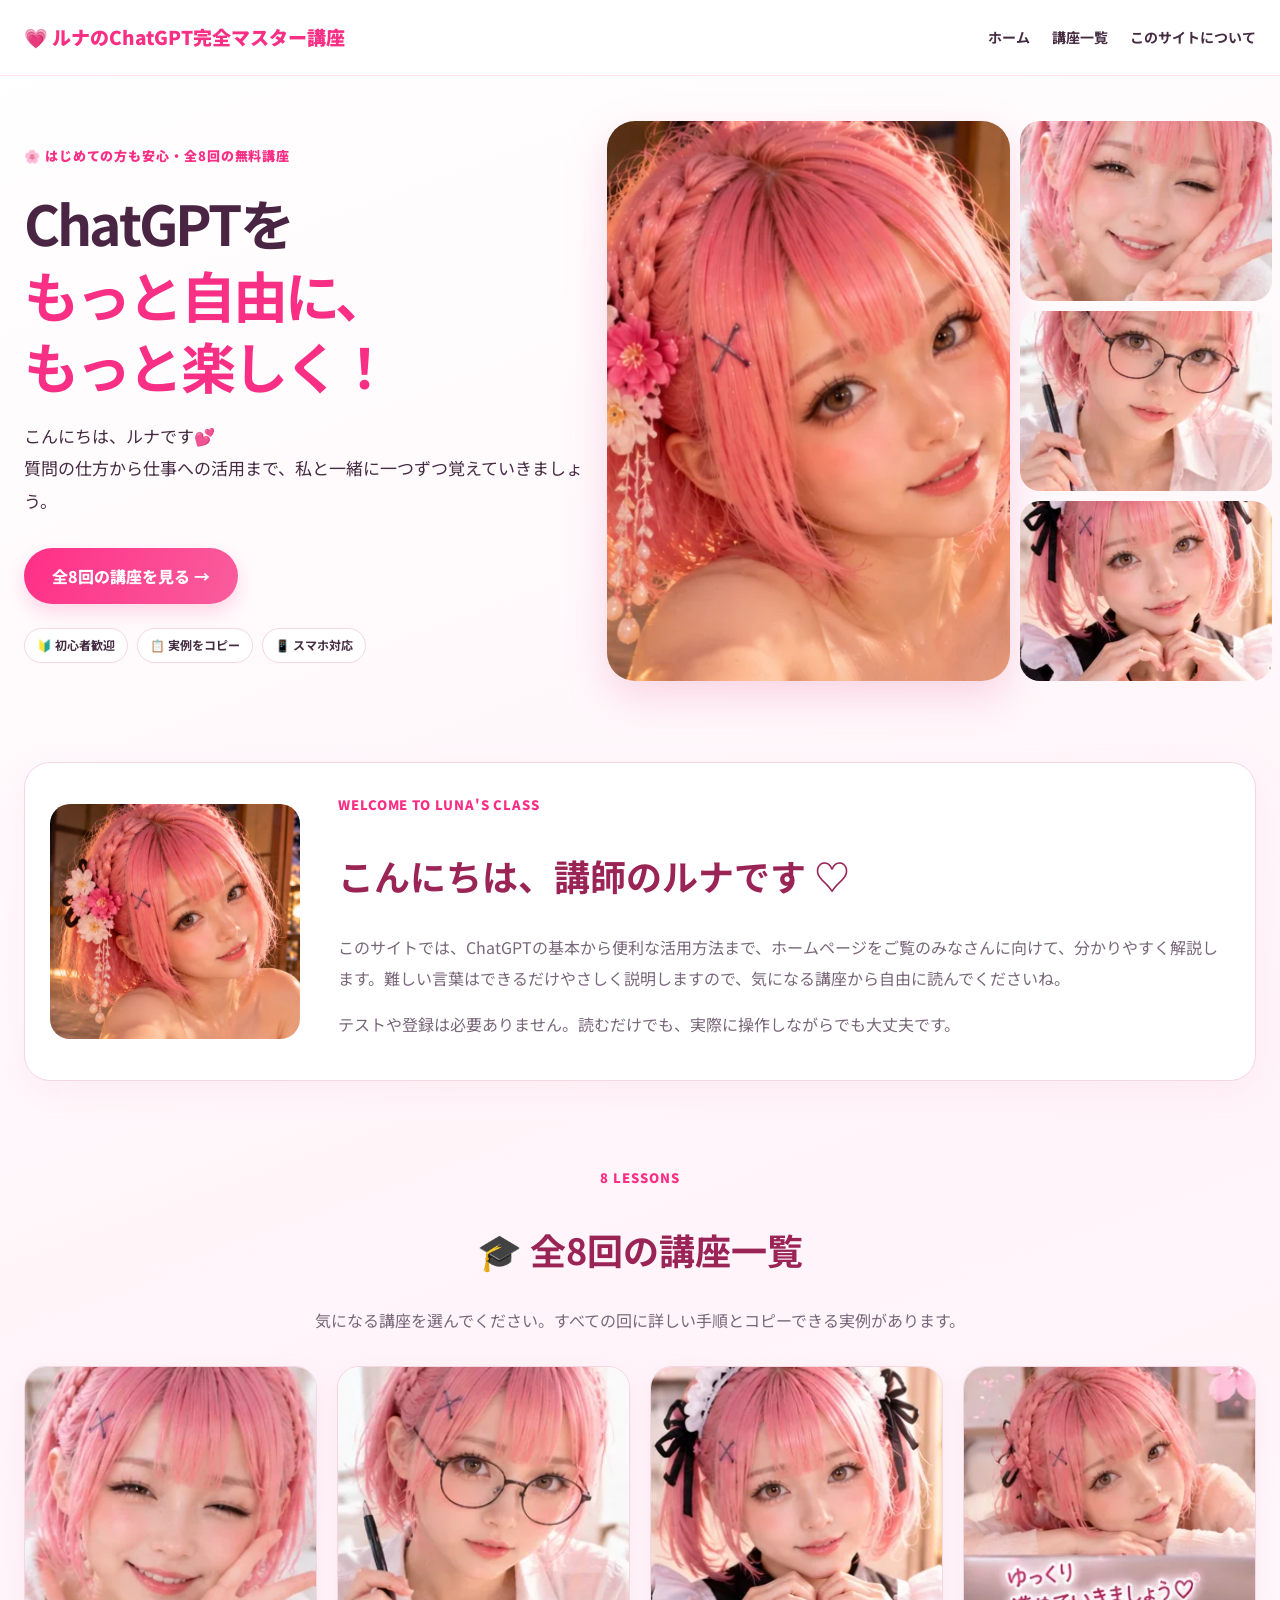
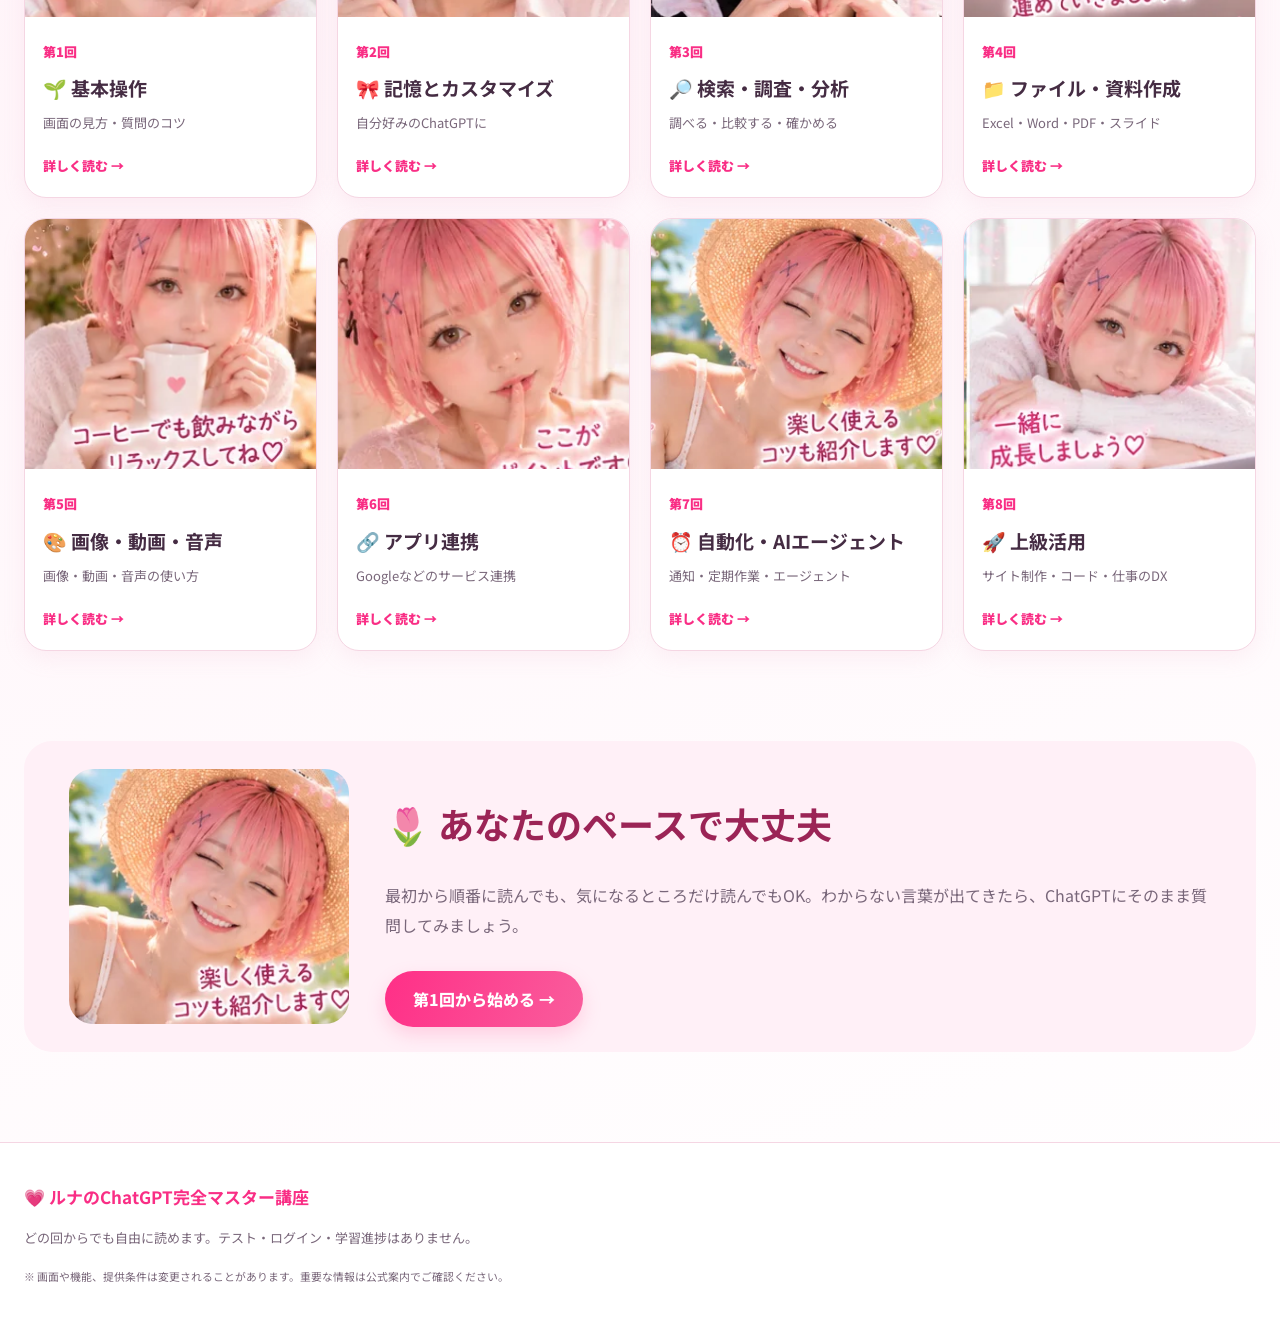
==== index.html @ 5059abc3 "Add files via upload" ====
<!doctype html><html lang="ja"><head><meta charset="utf-8"><meta name="viewport" content="width=device-width, initial-scale=1"><meta name="theme-color" content="#ffedf5"><meta name="description" content="実写ルナ先生と学ぶChatGPTの使い方。初心者から上級者まで全8回の無料解説講座。"><link rel="stylesheet" href="style.css"><title>ホーム｜ルナのChatGPT完全マスター講座</title></head><body><header class="top"><div class="wrap bar"><a class="brand" href="index.html">💗 ルナのChatGPT完全マスター講座</a><nav><a href="index.html">ホーム</a><a href="index.html#lessons">講座一覧</a><a href="index.html#about">このサイトについて</a></nav></div></header><main><section class="hero wrap"><div class="hero-copy"><span class="kicker">🌸 はじめての方も安心・全8回の無料講座</span><h1>ChatGPTを<br><em>もっと自由に、<br>もっと楽しく！</em></h1><p>こんにちは、ルナです💕<br>質問の仕方から仕事への活用まで、私と一緒に一つずつ覚えていきましょう。</p><a class="primary" href="#lessons">全8回の講座を見る →</a><div class="pills"><span>🔰 初心者歓迎</span><span>📋 実例をコピー</span><span>📱 スマホ対応</span></div></div><div class="hero-photos"><img loading="lazy" decoding="async" class="hero-main" src="luna-original.webp" alt="講師ルナの顔"><div class="hero-side"><img class="" src="luna-01.webp" alt="実写ルナ先生" loading="lazy"><img class="" src="luna-02.webp" alt="実写ルナ先生" loading="lazy"><img class="" src="luna-03.webp" alt="実写ルナ先生" loading="lazy"></div></div></section><div class="wrap"><section class="welcome" id="about"><div class="welcome-img"><img loading="lazy" decoding="async" src="luna-original.webp" alt="講師ルナの元写真"></div><div><span class="kicker">WELCOME TO LUNA'S CLASS</span><h2>こんにちは、講師のルナです ♡</h2><p>このサイトでは、ChatGPTの基本から便利な活用方法まで、ホームページをご覧のみなさんに向けて、分かりやすく解説します。難しい言葉はできるだけやさしく説明しますので、気になる講座から自由に読んでくださいね。</p><p>テストや登録は必要ありません。読むだけでも、実際に操作しながらでも大丈夫です。</p></div></section><section id="lessons" class="catalog"><span class="kicker">8 LESSONS</span><h2>🎓 全8回の講座一覧</h2><p>気になる講座を選んでください。すべての回に詳しい手順とコピーできる実例があります。</p><div class="cards"><a class="lesson-card" href="lesson-1.html"><img class="" src="luna-01.webp" alt="実写ルナ先生" loading="lazy"><div class="card-body"><span class="lesson-num">第1回</span><h3>🌱 基本操作</h3><p>画面の見方・質問のコツ</p><span class="card-link">詳しく読む →</span></div></a><a class="lesson-card" href="lesson-2.html"><img class="" src="luna-02.webp" alt="実写ルナ先生" loading="lazy"><div class="card-body"><span class="lesson-num">第2回</span><h3>🎀 記憶とカスタマイズ</h3><p>自分好みのChatGPTに</p><span class="card-link">詳しく読む →</span></div></a><a class="lesson-card" href="lesson-3.html"><img class="" src="luna-03.webp" alt="実写ルナ先生" loading="lazy"><div class="card-body"><span class="lesson-num">第3回</span><h3>🔎 検索・調査・分析</h3><p>調べる・比較する・確かめる</p><span class="card-link">詳しく読む →</span></div></a><a class="lesson-card" href="lesson-4.html"><img class="" src="luna-04.webp" alt="実写ルナ先生" loading="lazy"><div class="card-body"><span class="lesson-num">第4回</span><h3>📁 ファイル・資料作成</h3><p>Excel・Word・PDF・スライド</p><span class="card-link">詳しく読む →</span></div></a><a class="lesson-card" href="lesson-5.html"><img class="" src="luna-05.webp" alt="実写ルナ先生" loading="lazy"><div class="card-body"><span class="lesson-num">第5回</span><h3>🎨 画像・動画・音声</h3><p>画像・動画・音声の使い方</p><span class="card-link">詳しく読む →</span></div></a><a class="lesson-card" href="lesson-6.html"><img class="" src="luna-06.webp" alt="実写ルナ先生" loading="lazy"><div class="card-body"><span class="lesson-num">第6回</span><h3>🔗 アプリ連携</h3><p>Googleなどのサービス連携</p><span class="card-link">詳しく読む →</span></div></a><a class="lesson-card" href="lesson-7.html"><img class="" src="luna-07.webp" alt="実写ルナ先生" loading="lazy"><div class="card-body"><span class="lesson-num">第7回</span><h3>⏰ 自動化・AIエージェント</h3><p>通知・定期作業・エージェント</p><span class="card-link">詳しく読む →</span></div></a><a class="lesson-card" href="lesson-8.html"><img class="" src="luna-08.webp" alt="実写ルナ先生" loading="lazy"><div class="card-body"><span class="lesson-num">第8回</span><h3>🚀 上級活用</h3><p>サイト制作・コード・仕事のDX</p><span class="card-link">詳しく読む →</span></div></a></div></section><section class="last"><div><img class="last-face" src="luna-07.webp" alt="実写ルナ先生" loading="lazy"></div><div><h2>🌷 あなたのペースで大丈夫</h2><p>最初から順番に読んでも、気になるところだけ読んでもOK。わからない言葉が出てきたら、ChatGPTにそのまま質問してみましょう。</p><a class="primary" href="lesson-1.html">第1回から始める →</a></div></section></div></main><footer><div class="wrap"><strong>💗 ルナのChatGPT完全マスター講座</strong><p>どの回からでも自由に読めます。テスト・ログイン・学習進捗はありません。</p><small>※ 画面や機能、提供条件は変更されることがあります。重要な情報は公式案内でご確認ください。</small></div></footer><script src="app.js"></script></body></html>
---- style.css ----
@import url('https://fonts.googleapis.com/css2?family=Noto+Sans+JP:wght@400;500;600;700;800;900&display=swap');
:root{--pink:#f92e85;--deep:#9b2456;--ink:#452c43;--muted:#79677a;--line:#f5d6e3;--pale:#fff2f8}*{box-sizing:border-box}html{scroll-behavior:smooth}body{margin:0;background:linear-gradient(160deg,#fff 0%,#fff4f9 45%,#fff 100%);color:var(--ink);font-family:'Noto Sans JP',sans-serif;line-height:1.9}a{color:inherit;text-decoration:none}img{display:block;object-fit:cover}.wrap{max-width:1190px;margin:auto;padding:0 24px}.top{position:sticky;top:0;z-index:30;background:#ffffffef;backdrop-filter:blur(12px);border-bottom:1px solid #ffe0eb}.bar{min-height:75px;display:flex;align-items:center;justify-content:space-between;gap:20px}.brand{font-size:19px;font-weight:900;color:var(--pink)}nav{display:flex;gap:22px;font-size:14px;font-weight:700}nav a:hover,.toc a:hover{color:var(--pink)}.kicker{font-size:13px;color:var(--pink);font-weight:900;letter-spacing:.07em}.hero{display:grid;grid-template-columns:46% 54%;align-items:center;gap:16px;min-height:580px;padding-top:35px;padding-bottom:35px}.hero h1{font-size:clamp(38px,4.3vw,66px);line-height:1.3;letter-spacing:-.05em;margin:18px 0;color:#4a2543}.hero h1 em{font-style:normal;color:var(--pink)}.hero-copy>p{font-size:17px}.primary{display:inline-block;background:linear-gradient(110deg,#ff2f87,#f95d9c);color:#fff;font-weight:800;border-radius:100px;padding:13px 28px;margin-top:14px;box-shadow:0 8px 18px #ff85b34d}.primary:hover{filter:brightness(1.06)}.pills{display:flex;flex-wrap:wrap;gap:9px;margin-top:24px}.pills span{background:#fff;border:1px solid var(--line);border-radius:30px;padding:5px 12px;font-size:12px;font-weight:700}.hero-photos{display:grid;grid-template-columns:1.6fr 1fr;gap:10px;height:510px}.hero-main{width:100%;height:100%;border-radius:28px;object-position:center top;box-shadow:0 16px 40px #ec6ca041}.hero-side{display:grid;grid-template-rows:repeat(3,1fr);gap:10px;min-height:0}.hero-side img{height:100%;width:100%;min-height:0;border-radius:20px}.welcome{display:grid;grid-template-columns:250px 1fr;align-items:center;gap:38px;background:#fff;border:1px solid var(--line);padding:25px;border-radius:26px;box-shadow:0 10px 30px #fbb6d027;margin:36px 0 80px}.welcome-img img{width:100%;height:235px;border-radius:20px;object-position:center 20%}.welcome h2,.catalog h2,.last h2{color:var(--deep);font-size:clamp(24px,3vw,36px);line-height:1.5}.welcome p{color:var(--muted)}.catalog{text-align:center;scroll-margin-top:100px}.catalog>p{color:var(--muted)}.cards{display:grid;grid-template-columns:repeat(4,1fr);gap:20px;text-align:left;margin-top:30px}.lesson-card{display:block;background:#fff;border:1px solid var(--line);border-radius:22px;overflow:hidden;box-shadow:0 7px 22px #ec9aba22;transition:transform .2s}.lesson-card:hover{transform:translateY(-5px)}.lesson-card>img{width:100%;height:230px;object-position:center 30%}.card-body{padding:18px}.lesson-num{color:var(--pink);font-weight:900;font-size:13px}.card-body h3{font-size:19px;margin:5px 0}.card-body p{color:var(--muted);font-size:13px;margin:5px 0 13px}.card-link{color:var(--pink);font-weight:900;font-size:13px}.last{display:grid;grid-template-columns:280px 1fr;align-items:center;gap:36px;margin:90px 0;background:#fff0f7;border-radius:28px;padding:25px 45px}.last-face{width:100%;height:255px;border-radius:24px}.last p{color:var(--muted)}footer{background:#fff;border-top:1px solid var(--line);padding:38px 0;margin-top:60px;color:var(--muted);font-size:13px}footer strong{color:var(--pink);font-size:17px}.breadcrumb{font-size:13px;color:var(--muted);margin:28px 0}.lesson-hero{display:grid;grid-template-columns:1fr 1fr;align-items:center;gap:28px;background:linear-gradient(110deg,#fff1f7,#ffe1ef);padding:35px;border-radius:30px;min-height:410px}.lesson-hero h1{font-size:clamp(30px,3.7vw,52px);line-height:1.45;color:var(--deep);margin:15px 0}.lesson-hero p{color:#79576d}.lesson-photo{position:relative;height:350px}.lesson-photo>img:first-child{width:85%;height:100%;border-radius:25px;object-position:center 25%;box-shadow:0 12px 28px #ed78a04d}.lesson-photo .mini-face{position:absolute;right:0;bottom:-10px;width:37%;height:180px;border-radius:22px;border:7px solid #fff}.lesson-layout{display:grid;grid-template-columns:265px minmax(0,1fr);gap:25px;margin-top:45px;align-items:start}.toc{position:sticky;top:95px;background:#fff;border:1px solid var(--line);padding:20px;border-radius:23px}.toc h2{font-size:18px;color:var(--deep)}.toc>a{display:block;padding:10px 0;border-bottom:1px solid #fce8ef;font-size:13px;font-weight:700}.toc-luna{margin-top:25px;text-align:center;background:var(--pale);padding:12px;border-radius:18px}.toc-luna img{width:100%;height:190px;border-radius:14px}.toc-luna p{font-size:12px;color:var(--deep);font-weight:700}.topic-list{display:grid;gap:25px}.topic{display:grid;grid-template-columns:230px minmax(0,1fr);gap:24px;align-items:start;background:#fff;border:1px solid var(--line);border-radius:25px;padding:22px;scroll-margin-top:95px;box-shadow:0 6px 24px #efb4cb26}.topic-photo img{width:100%;height:280px;border-radius:18px;object-position:center 20%}.bubble{background:#ffe5f0;border-radius:16px;padding:12px;text-align:center;font-size:12px;font-weight:800;color:var(--deep);margin-top:12px}.topic-body h2{color:var(--deep);font-size:26px;line-height:1.4;margin:7px 0 15px}.topic-body h3{font-size:17px;margin:24px 0 8px}.topic-body ol{padding-left:23px}.topic-body li{margin:9px 0}.explain{font-size:15px}.prompt{background:#fff5f9;border:1px solid #ffd6e5;padding:16px;border-radius:17px;overflow-wrap:anywhere}.prompt-top{display:flex;justify-content:space-between;align-items:center;gap:10px}.prompt-top strong{font-size:13px}.prompt p{white-space:pre-wrap;font-size:13px}.copy{border:0;border-radius:20px;background:var(--pink);color:#fff;padding:8px 13px;cursor:pointer;font-weight:800;white-space:nowrap}.end-lesson{display:grid;grid-template-columns:200px 1fr;gap:25px;align-items:center;background:#fff0f7;border-radius:24px;padding:20px}.end-lesson img{width:100%;height:210px;border-radius:18px}.end-lesson h2{color:var(--deep)}.page-links{display:flex;justify-content:space-between;gap:15px;flex-wrap:wrap}.page-links a{color:var(--pink);font-weight:800}@media(max-width:950px){.cards{grid-template-columns:repeat(2,1fr)}.lesson-layout{grid-template-columns:1fr}.toc{position:static}.toc-luna{display:none}.hero{grid-template-columns:1fr}.hero-photos{height:420px}.topic{grid-template-columns:200px 1fr}}@media(max-width:620px){.wrap{padding-left:15px;padding-right:15px}.bar{display:block;padding-top:10px;padding-bottom:10px}.brand{font-size:15px}nav{font-size:11px;gap:13px;flex-wrap:wrap}.hero{padding-top:25px}.hero h1{font-size:39px}.hero-photos{height:330px}.cards{gap:12px}.lesson-card>img{height:165px}.card-body{padding:12px}.card-body h3{font-size:15px}.welcome,.last{grid-template-columns:1fr;padding:18px;gap:15px}.welcome-img img{height:240px}.last-face{height:230px}.lesson-hero{grid-template-columns:1fr;padding:20px}.lesson-photo{height:300px}.topic{grid-template-columns:1fr;padding:16px}.topic-photo img{height:300px}.topic-body h2{font-size:23px}.end-lesson{grid-template-columns:1fr}.end-lesson img{height:230px}}

/* PC / tablet / smartphone responsive enhancements */
html{scroll-padding-top:105px}body{overflow-x:hidden}img{max-width:100%}button,a{touch-action:manipulation}button:focus-visible,a:focus-visible{outline:3px solid #ff4296;outline-offset:4px}
@media (min-width:1200px){.wrap{max-width:1280px}.hero{min-height:650px}.hero-photos{height:560px}.lesson-card>img{height:250px}}
@media (min-width:621px) and (max-width:950px){.hero-photos{height:480px}.lesson-hero{grid-template-columns:1fr 1fr}.lesson-photo{height:330px}.topic-photo img{height:300px}}
@media (max-width:620px){
 .wrap{padding-inline:16px}.top{position:sticky;top:0}.bar{display:flex;flex-direction:column;align-items:stretch;gap:6px;min-height:0;padding-block:10px}.brand{font-size:clamp(14px,4vw,19px);line-height:1.5;overflow-wrap:anywhere}nav{display:flex;gap:8px;justify-content:space-between;flex-wrap:wrap;font-size:12px}nav a{padding:7px 9px;background:#fff1f7;border-radius:999px}
 .hero{display:flex;flex-direction:column-reverse;gap:18px;padding-block:20px 35px;min-height:0}.hero-photos{width:100%;height:min(100vw,440px);grid-template-columns:minmax(0,1.6fr) minmax(0,1fr);gap:7px}.hero-main{border-radius:20px}.hero-side{gap:7px}.hero-side img{border-radius:14px}.hero h1{font-size:clamp(30px,8vw,44px);line-height:1.3;margin:10px 0}.hero-copy>p{font-size:15px}.primary{display:inline-flex;justify-content:center;align-items:center;min-height:48px}.pills{margin-top:15px}
 .welcome{margin:12px 0 48px}.welcome-img img{height:260px;object-position:center 20%}.catalog h2,.welcome h2,.last h2{font-size:26px}.cards{grid-template-columns:1fr;gap:18px}.lesson-card>img{height:clamp(260px,72vw,380px);object-position:center 25%}.card-body{padding:18px}.card-body h3{font-size:20px}.card-body p,.card-link{font-size:14px}
 .lesson-hero{grid-template-columns:1fr;padding:18px;gap:16px;border-radius:22px}.lesson-hero h1{font-size:clamp(29px,8vw,40px)}.lesson-photo{height:clamp(300px,85vw,430px)}.lesson-photo>img:first-child{width:85%}.lesson-photo .mini-face{height:46%;max-height:200px}.lesson-layout{margin-top:22px;gap:18px}.toc{padding:16px}.toc>a{padding:12px 0;font-size:14px}.topic-list{gap:18px}.topic{display:flex;flex-direction:column;gap:15px;padding:16px;border-radius:20px}.topic-photo{width:100%}.topic-photo img{height:clamp(310px,90vw,460px);object-position:center 22%}.topic-body{width:100%;min-width:0}.topic-body h2{font-size:24px}.topic-body ol{padding-left:22px}.prompt{padding:12px}.prompt-top{flex-wrap:wrap}.copy{min-height:42px}.end-lesson img{height:260px}.page-links a{display:inline-block;padding:10px 0}.last{margin:50px 0 20px}
}
@media(max-width:360px){.hero-photos{height:300px}.hero h1{font-size:30px}nav a{font-size:11px;padding:6px}.lesson-photo{height:280px}.topic-photo img{height:300px}}
@media(prefers-reduced-motion:reduce){html{scroll-behavior:auto}.lesson-card{transition:none}}
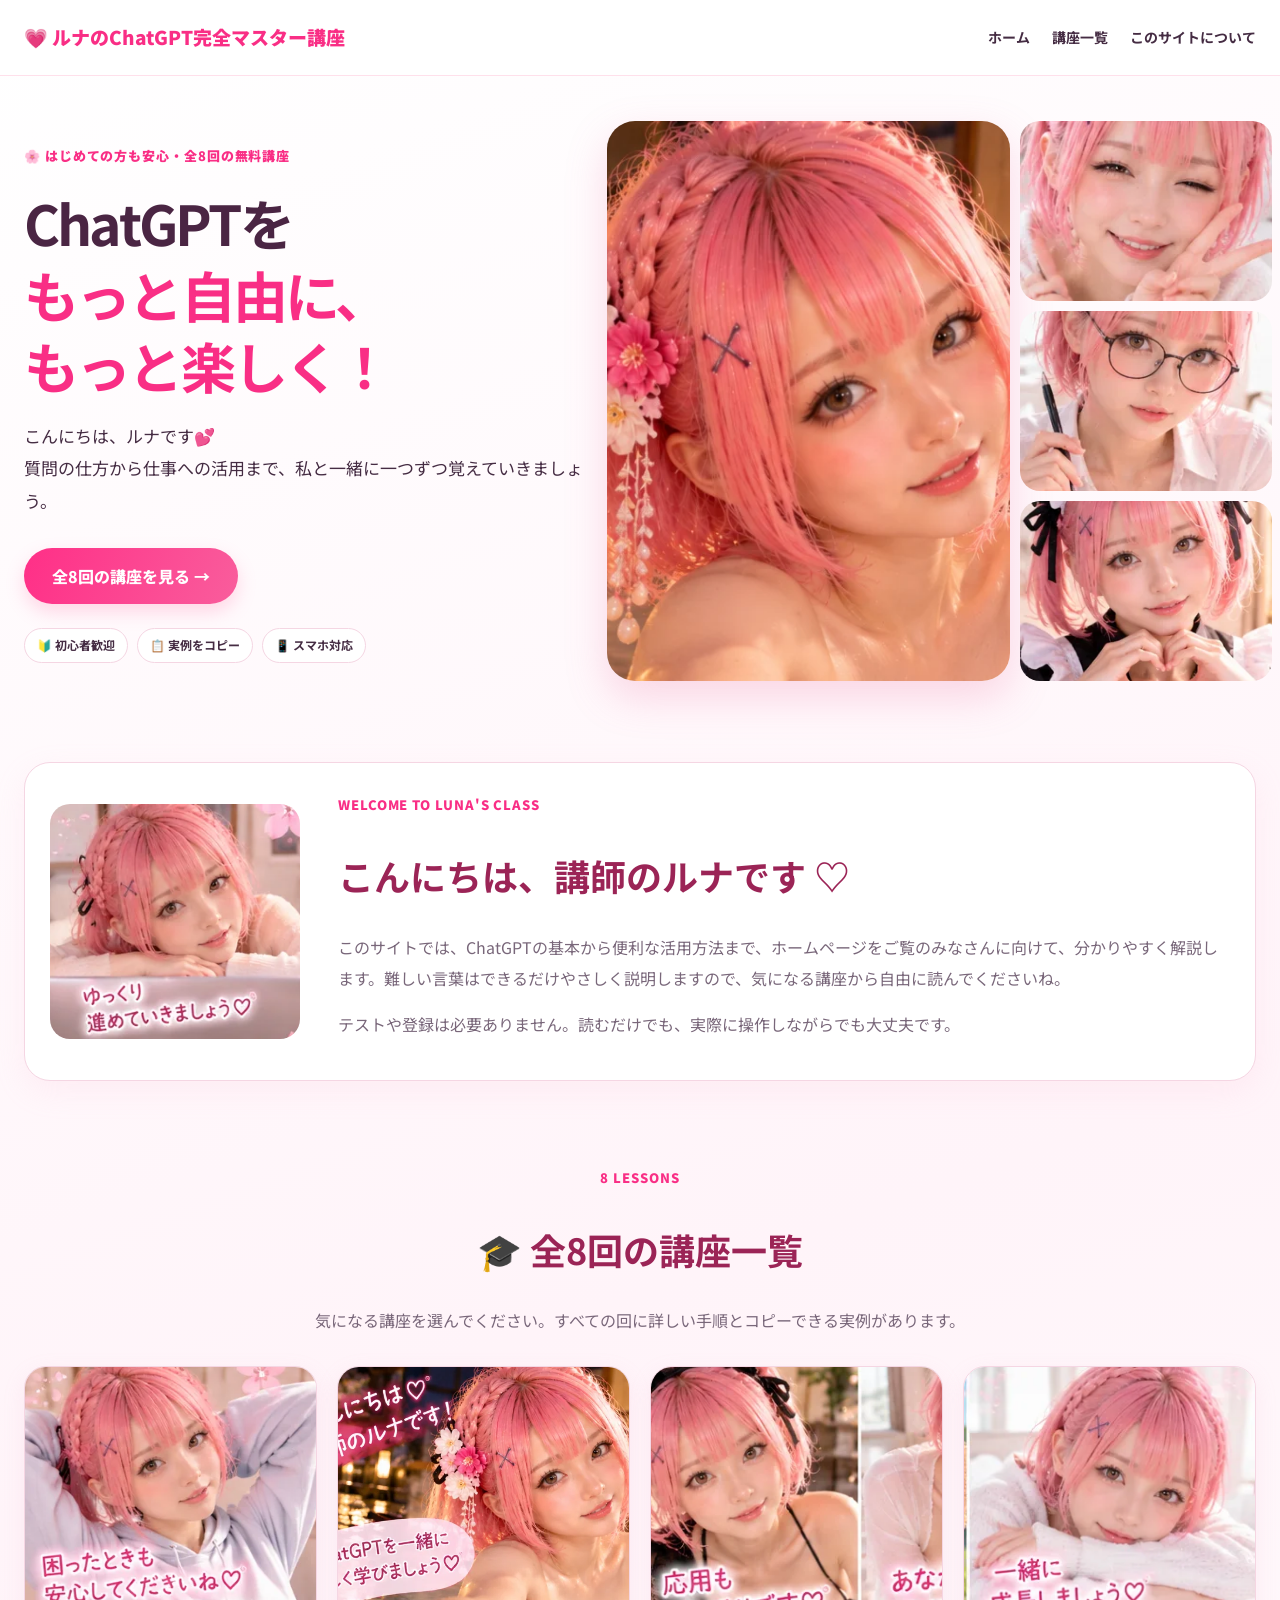
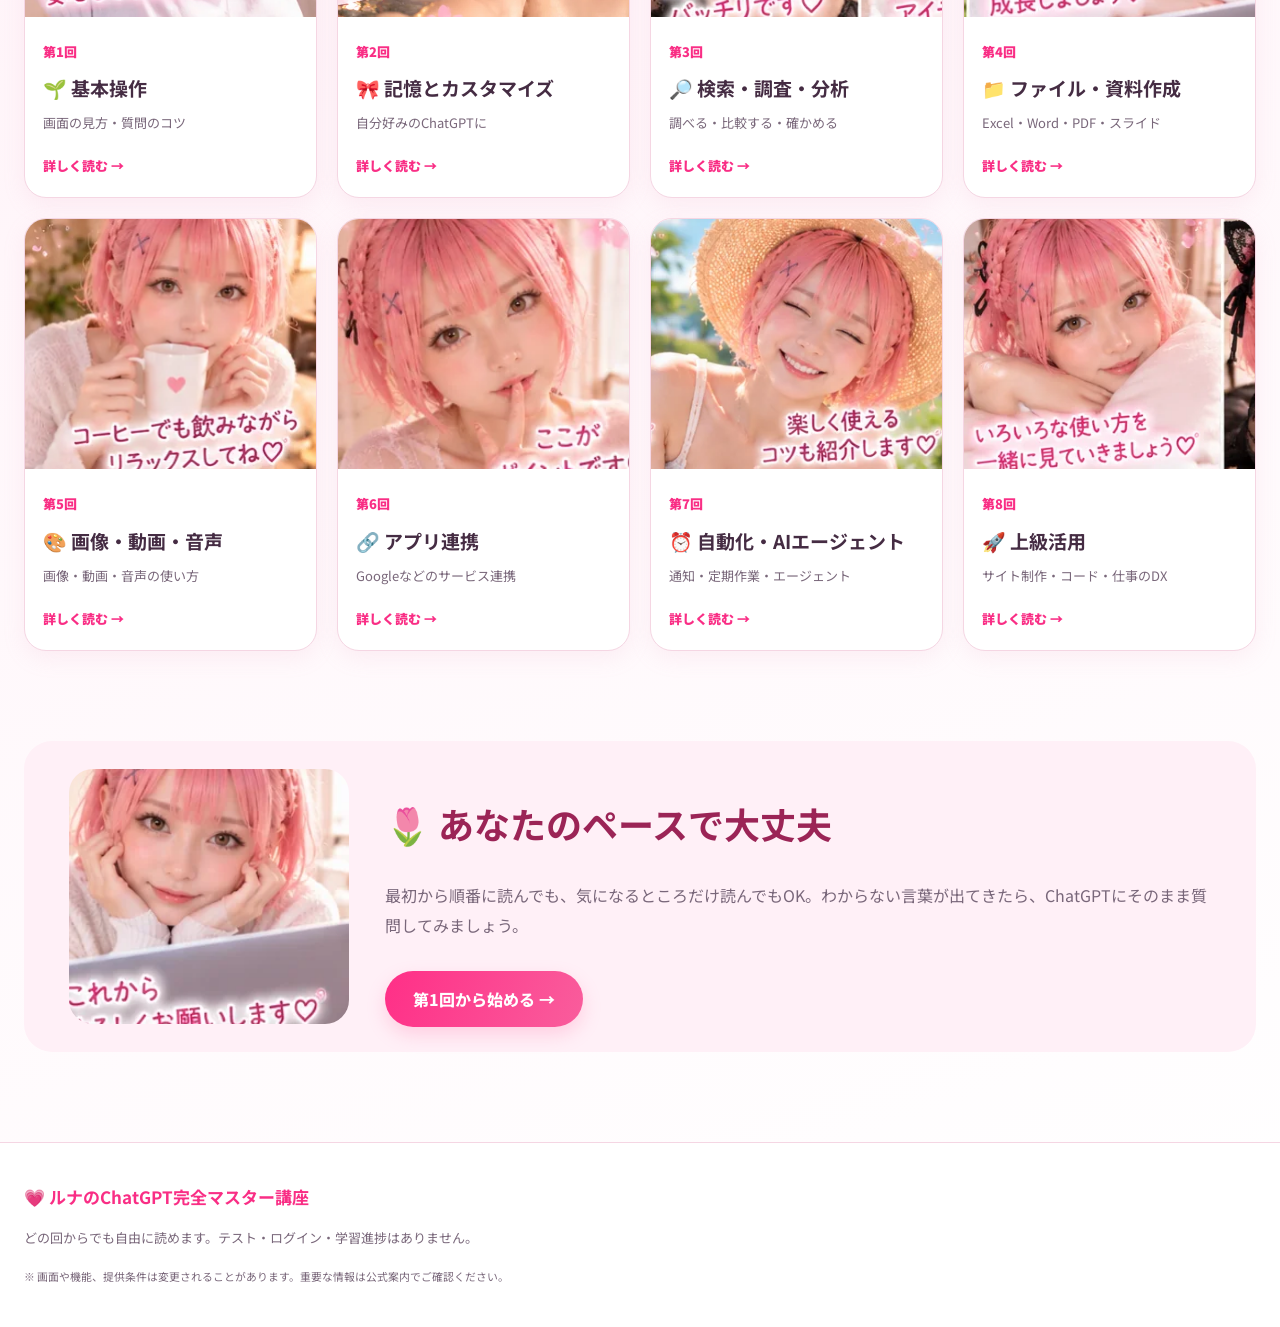
==== commit 66e87c67: "Add files via upload" ====
--- a/index.html
+++ b/index.html
@@ -1 +1,2 @@
-<!doctype html><html lang="ja"><head><meta charset="utf-8"><meta name="viewport" content="width=device-width, initial-scale=1"><meta name="theme-color" content="#ffedf5"><meta name="description" content="実写ルナ先生と学ぶChatGPTの使い方。初心者から上級者まで全8回の無料解説講座。"><link rel="stylesheet" href="style.css"><title>ホーム｜ルナのChatGPT完全マスター講座</title></head><body><header class="top"><div class="wrap bar"><a class="brand" href="index.html">💗 ルナのChatGPT完全マスター講座</a><nav><a href="index.html">ホーム</a><a href="index.html#lessons">講座一覧</a><a href="index.html#about">このサイトについて</a></nav></div></header><main><section class="hero wrap"><div class="hero-copy"><span class="kicker">🌸 はじめての方も安心・全8回の無料講座</span><h1>ChatGPTを<br><em>もっと自由に、<br>もっと楽しく！</em></h1><p>こんにちは、ルナです💕<br>質問の仕方から仕事への活用まで、私と一緒に一つずつ覚えていきましょう。</p><a class="primary" href="#lessons">全8回の講座を見る →</a><div class="pills"><span>🔰 初心者歓迎</span><span>📋 実例をコピー</span><span>📱 スマホ対応</span></div></div><div class="hero-photos"><img loading="lazy" decoding="async" class="hero-main" src="luna-original.webp" alt="講師ルナの顔"><div class="hero-side"><img class="" src="luna-01.webp" alt="実写ルナ先生" loading="lazy"><img class="" src="luna-02.webp" alt="実写ルナ先生" loading="lazy"><img class="" src="luna-03.webp" alt="実写ルナ先生" loading="lazy"></div></div></section><div class="wrap"><section class="welcome" id="about"><div class="welcome-img"><img loading="lazy" decoding="async" src="luna-original.webp" alt="講師ルナの元写真"></div><div><span class="kicker">WELCOME TO LUNA'S CLASS</span><h2>こんにちは、講師のルナです ♡</h2><p>このサイトでは、ChatGPTの基本から便利な活用方法まで、ホームページをご覧のみなさんに向けて、分かりやすく解説します。難しい言葉はできるだけやさしく説明しますので、気になる講座から自由に読んでくださいね。</p><p>テストや登録は必要ありません。読むだけでも、実際に操作しながらでも大丈夫です。</p></div></section><section id="lessons" class="catalog"><span class="kicker">8 LESSONS</span><h2>🎓 全8回の講座一覧</h2><p>気になる講座を選んでください。すべての回に詳しい手順とコピーできる実例があります。</p><div class="cards"><a class="lesson-card" href="lesson-1.html"><img class="" src="luna-01.webp" alt="実写ルナ先生" loading="lazy"><div class="card-body"><span class="lesson-num">第1回</span><h3>🌱 基本操作</h3><p>画面の見方・質問のコツ</p><span class="card-link">詳しく読む →</span></div></a><a class="lesson-card" href="lesson-2.html"><img class="" src="luna-02.webp" alt="実写ルナ先生" loading="lazy"><div class="card-body"><span class="lesson-num">第2回</span><h3>🎀 記憶とカスタマイズ</h3><p>自分好みのChatGPTに</p><span class="card-link">詳しく読む →</span></div></a><a class="lesson-card" href="lesson-3.html"><img class="" src="luna-03.webp" alt="実写ルナ先生" loading="lazy"><div class="card-body"><span class="lesson-num">第3回</span><h3>🔎 検索・調査・分析</h3><p>調べる・比較する・確かめる</p><span class="card-link">詳しく読む →</span></div></a><a class="lesson-card" href="lesson-4.html"><img class="" src="luna-04.webp" alt="実写ルナ先生" loading="lazy"><div class="card-body"><span class="lesson-num">第4回</span><h3>📁 ファイル・資料作成</h3><p>Excel・Word・PDF・スライド</p><span class="card-link">詳しく読む →</span></div></a><a class="lesson-card" href="lesson-5.html"><img class="" src="luna-05.webp" alt="実写ルナ先生" loading="lazy"><div class="card-body"><span class="lesson-num">第5回</span><h3>🎨 画像・動画・音声</h3><p>画像・動画・音声の使い方</p><span class="card-link">詳しく読む →</span></div></a><a class="lesson-card" href="lesson-6.html"><img class="" src="luna-06.webp" alt="実写ルナ先生" loading="lazy"><div class="card-body"><span class="lesson-num">第6回</span><h3>🔗 アプリ連携</h3><p>Googleなどのサービス連携</p><span class="card-link">詳しく読む →</span></div></a><a class="lesson-card" href="lesson-7.html"><img class="" src="luna-07.webp" alt="実写ルナ先生" loading="lazy"><div class="card-body"><span class="lesson-num">第7回</span><h3>⏰ 自動化・AIエージェント</h3><p>通知・定期作業・エージェント</p><span class="card-link">詳しく読む →</span></div></a><a class="lesson-card" href="lesson-8.html"><img class="" src="luna-08.webp" alt="実写ルナ先生" loading="lazy"><div class="card-body"><span class="lesson-num">第8回</span><h3>🚀 上級活用</h3><p>サイト制作・コード・仕事のDX</p><span class="card-link">詳しく読む →</span></div></a></div></section><section class="last"><div><img class="last-face" src="luna-07.webp" alt="実写ルナ先生" loading="lazy"></div><div><h2>🌷 あなたのペースで大丈夫</h2><p>最初から順番に読んでも、気になるところだけ読んでもOK。わからない言葉が出てきたら、ChatGPTにそのまま質問してみましょう。</p><a class="primary" href="lesson-1.html">第1回から始める →</a></div></section></div></main><footer><div class="wrap"><strong>💗 ルナのChatGPT完全マスター講座</strong><p>どの回からでも自由に読めます。テスト・ログイン・学習進捗はありません。</p><small>※ 画面や機能、提供条件は変更されることがあります。重要な情報は公式案内でご確認ください。</small></div></footer><script src="app.js"></script></body></html>+<!DOCTYPE html>
+<html lang="ja"><head><meta charset="utf-8"/><meta content="width=device-width, initial-scale=1" name="viewport"/><meta content="#ffedf5" name="theme-color"/><meta content="実写ルナ先生と学ぶChatGPTの使い方。初心者から上級者まで全8回の無料解説講座。" name="description"/><link href="style.css" rel="stylesheet"/><title>ホーム｜ルナのChatGPT完全マスター講座</title></head><body><header class="top"><div class="wrap bar"><a class="brand" href="index.html">💗 ルナのChatGPT完全マスター講座</a><nav><a href="index.html">ホーム</a><a href="index.html#lessons">講座一覧</a><a href="index.html#about">このサイトについて</a></nav></div></header><main><section class="hero wrap"><div class="hero-copy"><span class="kicker">🌸 はじめての方も安心・全8回の無料講座</span><h1>ChatGPTを<br/><em>もっと自由に、<br/>もっと楽しく！</em></h1><p>こんにちは、ルナです💕<br/>質問の仕方から仕事への活用まで、私と一緒に一つずつ覚えていきましょう。</p><a class="primary" href="#lessons">全8回の講座を見る →</a><div class="pills"><span>🔰 初心者歓迎</span><span>📋 実例をコピー</span><span>📱 スマホ対応</span></div></div><div class="hero-photos"><img alt="講師ルナの顔" class="hero-main" decoding="async" loading="lazy" src="luna-original.webp"/><div class="hero-side"><img alt="実写ルナ先生" class="" loading="lazy" src="luna-01.webp"/><img alt="実写ルナ先生" class="" loading="lazy" src="luna-02.webp"/><img alt="実写ルナ先生" class="" loading="lazy" src="luna-03.webp"/></div></div></section><div class="wrap"><section class="welcome" id="about"><div class="welcome-img"><img alt="講師ルナの元写真" decoding="async" loading="lazy" src="luna-04.webp"/></div><div><span class="kicker">WELCOME TO LUNA'S CLASS</span><h2>こんにちは、講師のルナです ♡</h2><p>このサイトでは、ChatGPTの基本から便利な活用方法まで、ホームページをご覧のみなさんに向けて、分かりやすく解説します。難しい言葉はできるだけやさしく説明しますので、気になる講座から自由に読んでくださいね。</p><p>テストや登録は必要ありません。読むだけでも、実際に操作しながらでも大丈夫です。</p></div></section><section class="catalog" id="lessons"><span class="kicker">8 LESSONS</span><h2>🎓 全8回の講座一覧</h2><p>気になる講座を選んでください。すべての回に詳しい手順とコピーできる実例があります。</p><div class="cards"><a class="lesson-card" href="lesson-1.html"><img alt="実写ルナ先生" class="" loading="lazy" src="luna-09.webp"/><div class="card-body"><span class="lesson-num">第1回</span><h3>🌱 基本操作</h3><p>画面の見方・質問のコツ</p><span class="card-link">詳しく読む →</span></div></a><a class="lesson-card" href="lesson-2.html"><img alt="実写ルナ先生" class="" loading="lazy" src="luna-00.webp"/><div class="card-body"><span class="lesson-num">第2回</span><h3>🎀 記憶とカスタマイズ</h3><p>自分好みのChatGPTに</p><span class="card-link">詳しく読む →</span></div></a><a class="lesson-card" href="lesson-3.html"><img alt="実写ルナ先生" class="" loading="lazy" src="luna-11.webp"/><div class="card-body"><span class="lesson-num">第3回</span><h3>🔎 検索・調査・分析</h3><p>調べる・比較する・確かめる</p><span class="card-link">詳しく読む →</span></div></a><a class="lesson-card" href="lesson-4.html"><img alt="実写ルナ先生" class="" loading="lazy" src="luna-08.webp"/><div class="card-body"><span class="lesson-num">第4回</span><h3>📁 ファイル・資料作成</h3><p>Excel・Word・PDF・スライド</p><span class="card-link">詳しく読む →</span></div></a><a class="lesson-card" href="lesson-5.html"><img alt="実写ルナ先生" class="" loading="lazy" src="luna-05.webp"/><div class="card-body"><span class="lesson-num">第5回</span><h3>🎨 画像・動画・音声</h3><p>画像・動画・音声の使い方</p><span class="card-link">詳しく読む →</span></div></a><a class="lesson-card" href="lesson-6.html"><img alt="実写ルナ先生" class="" loading="lazy" src="luna-06.webp"/><div class="card-body"><span class="lesson-num">第6回</span><h3>🔗 アプリ連携</h3><p>Googleなどのサービス連携</p><span class="card-link">詳しく読む →</span></div></a><a class="lesson-card" href="lesson-7.html"><img alt="実写ルナ先生" class="" loading="lazy" src="luna-07.webp"/><div class="card-body"><span class="lesson-num">第7回</span><h3>⏰ 自動化・AIエージェント</h3><p>通知・定期作業・エージェント</p><span class="card-link">詳しく読む →</span></div></a><a class="lesson-card" href="lesson-8.html"><img alt="実写ルナ先生" class="" loading="lazy" src="luna-10.webp"/><div class="card-body"><span class="lesson-num">第8回</span><h3>🚀 上級活用</h3><p>サイト制作・コード・仕事のDX</p><span class="card-link">詳しく読む →</span></div></a></div></section><section class="last"><div><img alt="実写ルナ先生" class="last-face" loading="lazy" src="luna-13.webp"/></div><div><h2>🌷 あなたのペースで大丈夫</h2><p>最初から順番に読んでも、気になるところだけ読んでもOK。わからない言葉が出てきたら、ChatGPTにそのまま質問してみましょう。</p><a class="primary" href="lesson-1.html">第1回から始める →</a></div></section></div></main><footer><div class="wrap"><strong>💗 ルナのChatGPT完全マスター講座</strong><p>どの回からでも自由に読めます。テスト・ログイン・学習進捗はありません。</p><small>※ 画面や機能、提供条件は変更されることがあります。重要な情報は公式案内でご確認ください。</small></div></footer><script src="app.js"></script></body></html>
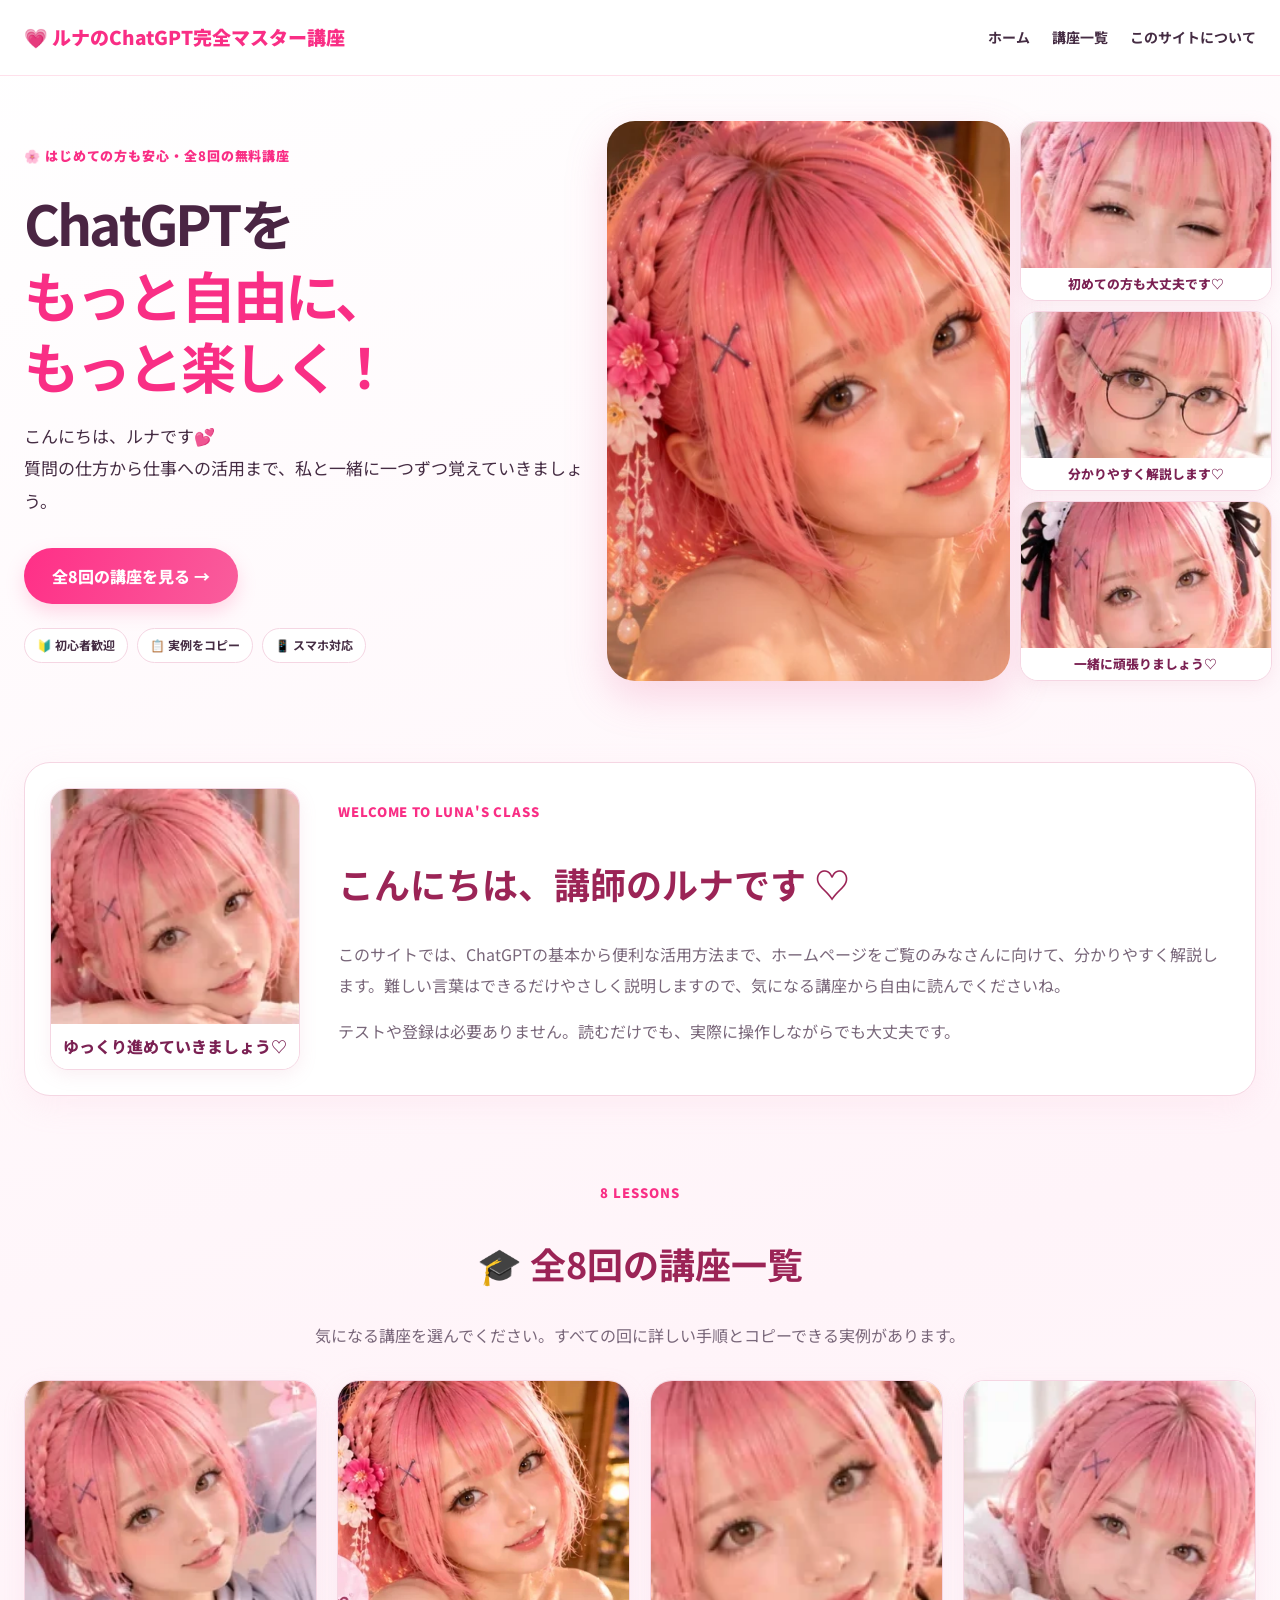
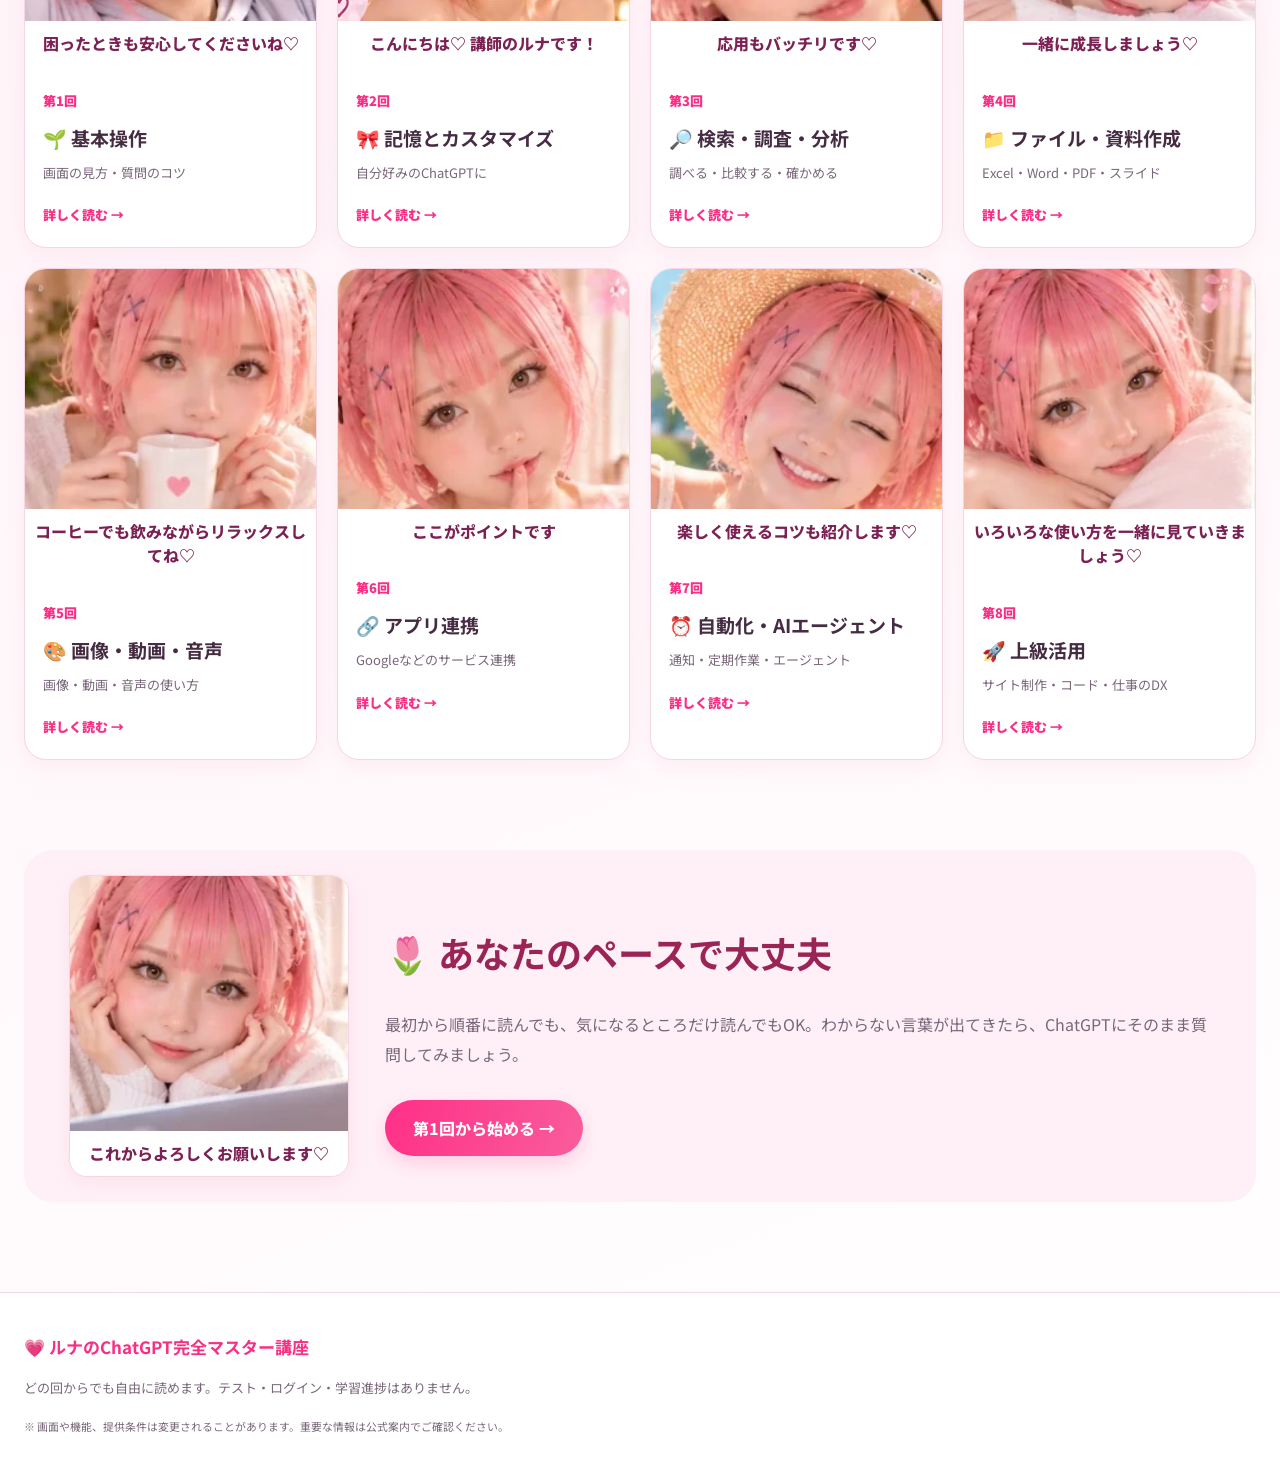
==== commit fa759a8a: "Add files via upload" ====
--- a/index.html
+++ b/index.html
@@ -1,2 +1,3 @@
 <!DOCTYPE html>
-<html lang="ja"><head><meta charset="utf-8"/><meta content="width=device-width, initial-scale=1" name="viewport"/><meta content="#ffedf5" name="theme-color"/><meta content="実写ルナ先生と学ぶChatGPTの使い方。初心者から上級者まで全8回の無料解説講座。" name="description"/><link href="style.css" rel="stylesheet"/><title>ホーム｜ルナのChatGPT完全マスター講座</title></head><body><header class="top"><div class="wrap bar"><a class="brand" href="index.html">💗 ルナのChatGPT完全マスター講座</a><nav><a href="index.html">ホーム</a><a href="index.html#lessons">講座一覧</a><a href="index.html#about">このサイトについて</a></nav></div></header><main><section class="hero wrap"><div class="hero-copy"><span class="kicker">🌸 はじめての方も安心・全8回の無料講座</span><h1>ChatGPTを<br/><em>もっと自由に、<br/>もっと楽しく！</em></h1><p>こんにちは、ルナです💕<br/>質問の仕方から仕事への活用まで、私と一緒に一つずつ覚えていきましょう。</p><a class="primary" href="#lessons">全8回の講座を見る →</a><div class="pills"><span>🔰 初心者歓迎</span><span>📋 実例をコピー</span><span>📱 スマホ対応</span></div></div><div class="hero-photos"><img alt="講師ルナの顔" class="hero-main" decoding="async" loading="lazy" src="luna-original.webp"/><div class="hero-side"><img alt="実写ルナ先生" class="" loading="lazy" src="luna-01.webp"/><img alt="実写ルナ先生" class="" loading="lazy" src="luna-02.webp"/><img alt="実写ルナ先生" class="" loading="lazy" src="luna-03.webp"/></div></div></section><div class="wrap"><section class="welcome" id="about"><div class="welcome-img"><img alt="講師ルナの元写真" decoding="async" loading="lazy" src="luna-04.webp"/></div><div><span class="kicker">WELCOME TO LUNA'S CLASS</span><h2>こんにちは、講師のルナです ♡</h2><p>このサイトでは、ChatGPTの基本から便利な活用方法まで、ホームページをご覧のみなさんに向けて、分かりやすく解説します。難しい言葉はできるだけやさしく説明しますので、気になる講座から自由に読んでくださいね。</p><p>テストや登録は必要ありません。読むだけでも、実際に操作しながらでも大丈夫です。</p></div></section><section class="catalog" id="lessons"><span class="kicker">8 LESSONS</span><h2>🎓 全8回の講座一覧</h2><p>気になる講座を選んでください。すべての回に詳しい手順とコピーできる実例があります。</p><div class="cards"><a class="lesson-card" href="lesson-1.html"><img alt="実写ルナ先生" class="" loading="lazy" src="luna-09.webp"/><div class="card-body"><span class="lesson-num">第1回</span><h3>🌱 基本操作</h3><p>画面の見方・質問のコツ</p><span class="card-link">詳しく読む →</span></div></a><a class="lesson-card" href="lesson-2.html"><img alt="実写ルナ先生" class="" loading="lazy" src="luna-00.webp"/><div class="card-body"><span class="lesson-num">第2回</span><h3>🎀 記憶とカスタマイズ</h3><p>自分好みのChatGPTに</p><span class="card-link">詳しく読む →</span></div></a><a class="lesson-card" href="lesson-3.html"><img alt="実写ルナ先生" class="" loading="lazy" src="luna-11.webp"/><div class="card-body"><span class="lesson-num">第3回</span><h3>🔎 検索・調査・分析</h3><p>調べる・比較する・確かめる</p><span class="card-link">詳しく読む →</span></div></a><a class="lesson-card" href="lesson-4.html"><img alt="実写ルナ先生" class="" loading="lazy" src="luna-08.webp"/><div class="card-body"><span class="lesson-num">第4回</span><h3>📁 ファイル・資料作成</h3><p>Excel・Word・PDF・スライド</p><span class="card-link">詳しく読む →</span></div></a><a class="lesson-card" href="lesson-5.html"><img alt="実写ルナ先生" class="" loading="lazy" src="luna-05.webp"/><div class="card-body"><span class="lesson-num">第5回</span><h3>🎨 画像・動画・音声</h3><p>画像・動画・音声の使い方</p><span class="card-link">詳しく読む →</span></div></a><a class="lesson-card" href="lesson-6.html"><img alt="実写ルナ先生" class="" loading="lazy" src="luna-06.webp"/><div class="card-body"><span class="lesson-num">第6回</span><h3>🔗 アプリ連携</h3><p>Googleなどのサービス連携</p><span class="card-link">詳しく読む →</span></div></a><a class="lesson-card" href="lesson-7.html"><img alt="実写ルナ先生" class="" loading="lazy" src="luna-07.webp"/><div class="card-body"><span class="lesson-num">第7回</span><h3>⏰ 自動化・AIエージェント</h3><p>通知・定期作業・エージェント</p><span class="card-link">詳しく読む →</span></div></a><a class="lesson-card" href="lesson-8.html"><img alt="実写ルナ先生" class="" loading="lazy" src="luna-10.webp"/><div class="card-body"><span class="lesson-num">第8回</span><h3>🚀 上級活用</h3><p>サイト制作・コード・仕事のDX</p><span class="card-link">詳しく読む →</span></div></a></div></section><section class="last"><div><img alt="実写ルナ先生" class="last-face" loading="lazy" src="luna-13.webp"/></div><div><h2>🌷 あなたのペースで大丈夫</h2><p>最初から順番に読んでも、気になるところだけ読んでもOK。わからない言葉が出てきたら、ChatGPTにそのまま質問してみましょう。</p><a class="primary" href="lesson-1.html">第1回から始める →</a></div></section></div></main><footer><div class="wrap"><strong>💗 ルナのChatGPT完全マスター講座</strong><p>どの回からでも自由に読めます。テスト・ログイン・学習進捗はありません。</p><small>※ 画面や機能、提供条件は変更されることがあります。重要な情報は公式案内でご確認ください。</small></div></footer><script src="app.js"></script></body></html>+
+<html lang="ja"><head><meta charset="utf-8"/><meta content="width=device-width, initial-scale=1" name="viewport"/><meta content="#ffedf5" name="theme-color"/><meta content="実写ルナ先生と学ぶChatGPTの使い方。初心者から上級者まで全8回の無料解説講座。" name="description"/><link href="style.css" rel="stylesheet"/><title>ホーム｜ルナのChatGPT完全マスター講座</title></head><body><header class="top"><div class="wrap bar"><a class="brand" href="index.html">💗 ルナのChatGPT完全マスター講座</a><nav><a href="index.html">ホーム</a><a href="index.html#lessons">講座一覧</a><a href="index.html#about">このサイトについて</a></nav></div></header><main><section class="hero wrap"><div class="hero-copy"><span class="kicker">🌸 はじめての方も安心・全8回の無料講座</span><h1>ChatGPTを<br/><em>もっと自由に、<br/>もっと楽しく！</em></h1><p>こんにちは、ルナです💕<br/>質問の仕方から仕事への活用まで、私と一緒に一つずつ覚えていきましょう。</p><a class="primary" href="#lessons">全8回の講座を見る →</a><div class="pills"><span>🔰 初心者歓迎</span><span>📋 実例をコピー</span><span>📱 スマホ対応</span></div></div><div class="hero-photos"><img alt="講師ルナの顔" class="hero-main" decoding="async" loading="lazy" src="luna-original.webp"/><div class="hero-side"><figure class="luna-photo-frame"><img alt="ルナ先生：初めての方も大丈夫です♡" class="luna-photo-image" loading="lazy" src="luna-01-clean.webp"/><figcaption class="luna-photo-caption">初めての方も大丈夫です♡</figcaption></figure><figure class="luna-photo-frame"><img alt="ルナ先生：分かりやすく解説します♡" class="luna-photo-image" loading="lazy" src="luna-02-clean.webp"/><figcaption class="luna-photo-caption">分かりやすく解説します♡</figcaption></figure><figure class="luna-photo-frame"><img alt="ルナ先生：一緒に頑張りましょう♡" class="luna-photo-image" loading="lazy" src="luna-03-clean.webp"/><figcaption class="luna-photo-caption">一緒に頑張りましょう♡</figcaption></figure></div></div></section><div class="wrap"><section class="welcome" id="about"><div class="welcome-img"><figure class="luna-photo-frame"><img alt="ルナ先生：ゆっくり進めていきましょう♡" class="luna-photo-image" decoding="async" loading="lazy" src="luna-04-clean.webp"/><figcaption class="luna-photo-caption">ゆっくり進めていきましょう♡</figcaption></figure></div><div><span class="kicker">WELCOME TO LUNA'S CLASS</span><h2>こんにちは、講師のルナです ♡</h2><p>このサイトでは、ChatGPTの基本から便利な活用方法まで、ホームページをご覧のみなさんに向けて、分かりやすく解説します。難しい言葉はできるだけやさしく説明しますので、気になる講座から自由に読んでくださいね。</p><p>テストや登録は必要ありません。読むだけでも、実際に操作しながらでも大丈夫です。</p></div></section><section class="catalog" id="lessons"><span class="kicker">8 LESSONS</span><h2>🎓 全8回の講座一覧</h2><p>気になる講座を選んでください。すべての回に詳しい手順とコピーできる実例があります。</p><div class="cards"><a class="lesson-card" href="lesson-1.html"><figure class="luna-photo-frame"><img alt="ルナ先生：困ったときも安心してくださいね♡" class="luna-photo-image" loading="lazy" src="luna-09-clean.webp"/><figcaption class="luna-photo-caption">困ったときも安心してくださいね♡</figcaption></figure><div class="card-body"><span class="lesson-num">第1回</span><h3>🌱 基本操作</h3><p>画面の見方・質問のコツ</p><span class="card-link">詳しく読む →</span></div></a><a class="lesson-card" href="lesson-2.html"><figure class="luna-photo-frame"><img alt="ルナ先生：こんにちは♡ 講師のルナです！" class="luna-photo-image" loading="lazy" src="luna-00-clean.webp"/><figcaption class="luna-photo-caption">こんにちは♡ 講師のルナです！</figcaption></figure><div class="card-body"><span class="lesson-num">第2回</span><h3>🎀 記憶とカスタマイズ</h3><p>自分好みのChatGPTに</p><span class="card-link">詳しく読む →</span></div></a><a class="lesson-card" href="lesson-3.html"><figure class="luna-photo-frame"><img alt="ルナ先生：応用もバッチリです♡" class="luna-photo-image" loading="lazy" src="luna-11-clean.webp"/><figcaption class="luna-photo-caption">応用もバッチリです♡</figcaption></figure><div class="card-body"><span class="lesson-num">第3回</span><h3>🔎 検索・調査・分析</h3><p>調べる・比較する・確かめる</p><span class="card-link">詳しく読む →</span></div></a><a class="lesson-card" href="lesson-4.html"><figure class="luna-photo-frame"><img alt="ルナ先生：一緒に成長しましょう♡" class="luna-photo-image" loading="lazy" src="luna-08-clean.webp"/><figcaption class="luna-photo-caption">一緒に成長しましょう♡</figcaption></figure><div class="card-body"><span class="lesson-num">第4回</span><h3>📁 ファイル・資料作成</h3><p>Excel・Word・PDF・スライド</p><span class="card-link">詳しく読む →</span></div></a><a class="lesson-card" href="lesson-5.html"><figure class="luna-photo-frame"><img alt="ルナ先生：コーヒーでも飲みながらリラックスしてね♡" class="luna-photo-image" loading="lazy" src="luna-05-clean.webp"/><figcaption class="luna-photo-caption">コーヒーでも飲みながらリラックスしてね♡</figcaption></figure><div class="card-body"><span class="lesson-num">第5回</span><h3>🎨 画像・動画・音声</h3><p>画像・動画・音声の使い方</p><span class="card-link">詳しく読む →</span></div></a><a class="lesson-card" href="lesson-6.html"><figure class="luna-photo-frame"><img alt="ルナ先生：ここがポイントです" class="luna-photo-image" loading="lazy" src="luna-06-clean.webp"/><figcaption class="luna-photo-caption">ここがポイントです</figcaption></figure><div class="card-body"><span class="lesson-num">第6回</span><h3>🔗 アプリ連携</h3><p>Googleなどのサービス連携</p><span class="card-link">詳しく読む →</span></div></a><a class="lesson-card" href="lesson-7.html"><figure class="luna-photo-frame"><img alt="ルナ先生：楽しく使えるコツも紹介します♡" class="luna-photo-image" loading="lazy" src="luna-07-clean.webp"/><figcaption class="luna-photo-caption">楽しく使えるコツも紹介します♡</figcaption></figure><div class="card-body"><span class="lesson-num">第7回</span><h3>⏰ 自動化・AIエージェント</h3><p>通知・定期作業・エージェント</p><span class="card-link">詳しく読む →</span></div></a><a class="lesson-card" href="lesson-8.html"><figure class="luna-photo-frame"><img alt="ルナ先生：いろいろな使い方を一緒に見ていきましょう♡" class="luna-photo-image" loading="lazy" src="luna-10-clean.webp"/><figcaption class="luna-photo-caption">いろいろな使い方を一緒に見ていきましょう♡</figcaption></figure><div class="card-body"><span class="lesson-num">第8回</span><h3>🚀 上級活用</h3><p>サイト制作・コード・仕事のDX</p><span class="card-link">詳しく読む →</span></div></a></div></section><section class="last"><div><figure class="luna-photo-frame last-face"><img alt="ルナ先生：これからよろしくお願いします♡" class="luna-photo-image" loading="lazy" src="luna-13-clean.webp"/><figcaption class="luna-photo-caption">これからよろしくお願いします♡</figcaption></figure></div><div><h2>🌷 あなたのペースで大丈夫</h2><p>最初から順番に読んでも、気になるところだけ読んでもOK。わからない言葉が出てきたら、ChatGPTにそのまま質問してみましょう。</p><a class="primary" href="lesson-1.html">第1回から始める →</a></div></section></div></main><footer><div class="wrap"><strong>💗 ルナのChatGPT完全マスター講座</strong><p>どの回からでも自由に読めます。テスト・ログイン・学習進捗はありません。</p><small>※ 画面や機能、提供条件は変更されることがあります。重要な情報は公式案内でご確認ください。</small></div></footer><script src="app.js"></script></body></html>
--- a/style.css
+++ b/style.css
@@ -13,3 +13,19 @@
 }
 @media(max-width:360px){.hero-photos{height:300px}.hero h1{font-size:30px}nav a{font-size:11px;padding:6px}.lesson-photo{height:280px}.topic-photo img{height:300px}}
 @media(prefers-reduced-motion:reduce){html{scroll-behavior:auto}.lesson-card{transition:none}}
+
+/* Readable photo captions: words are HTML outside the cropped photograph. */
+.luna-photo-frame{margin:0;min-width:0;overflow:hidden;display:flex;flex-direction:column;background:#fff;border:1px solid #f5d6e3;border-radius:18px;box-shadow:0 5px 18px #d883a021;height:auto!important;max-width:100%}
+.luna-photo-frame .luna-photo-image{display:block;width:100%!important;height:auto!important;min-height:0;max-height:none;flex:1 1 auto;min-width:0;object-fit:cover!important;object-position:center center!important;border:0!important;border-radius:0!important}
+.luna-photo-caption{flex:0 0 auto;display:block;padding:10px 9px;background:#fff;color:#7b2153;font-weight:800;font-size:clamp(12px,1.25vw,16px);line-height:1.55;text-align:center;overflow-wrap:anywhere;word-break:normal;white-space:normal}
+.hero-photos .luna-photo-frame{height:100%!important}.hero-photos .luna-photo-caption{font-size:clamp(10px,1vw,14px);padding:6px 5px}
+.hero-photos>.hero-main{height:100%!important}.hero-side>.luna-photo-frame{min-height:0;height:100%!important}.hero-side .luna-photo-image{height:0!important;min-height:0;object-fit:cover!important}
+.lesson-card>.luna-photo-frame{border:0;border-radius:0;box-shadow:none}.lesson-card>.luna-photo-frame .luna-photo-image{height:240px!important;flex:none;object-fit:cover!important}
+.lesson-photo>.luna-photo-frame:first-child{width:85%;height:100%!important}.lesson-photo>.luna-photo-frame:first-child .luna-photo-image{height:0!important}
+.lesson-photo>.luna-photo-frame.mini-face{position:absolute;right:0;bottom:-10px;width:37%;height:180px!important;border:7px solid #fff}.lesson-photo>.luna-photo-frame.mini-face .luna-photo-image{height:0!important}
+.topic-photo>.luna-photo-frame .luna-photo-image{height:280px!important;flex:none}
+.toc-luna>.luna-photo-frame .luna-photo-image{height:190px!important;flex:none}
+.welcome-img>.luna-photo-frame .luna-photo-image{height:235px!important;flex:none}
+.last .luna-photo-frame .luna-photo-image{height:255px!important;flex:none}
+.end-lesson .luna-photo-frame .luna-photo-image{height:210px!important;flex:none}
+@media(max-width:620px){.hero-photos .luna-photo-caption{font-size:10px;padding:5px 3px}.lesson-card>.luna-photo-frame .luna-photo-image{height:300px!important}.topic-photo>.luna-photo-frame .luna-photo-image{height:300px!important}.luna-photo-caption{font-size:14px}.hero-photos{height:360px!important}.lesson-photo>.luna-photo-frame.mini-face{height:160px!important}}
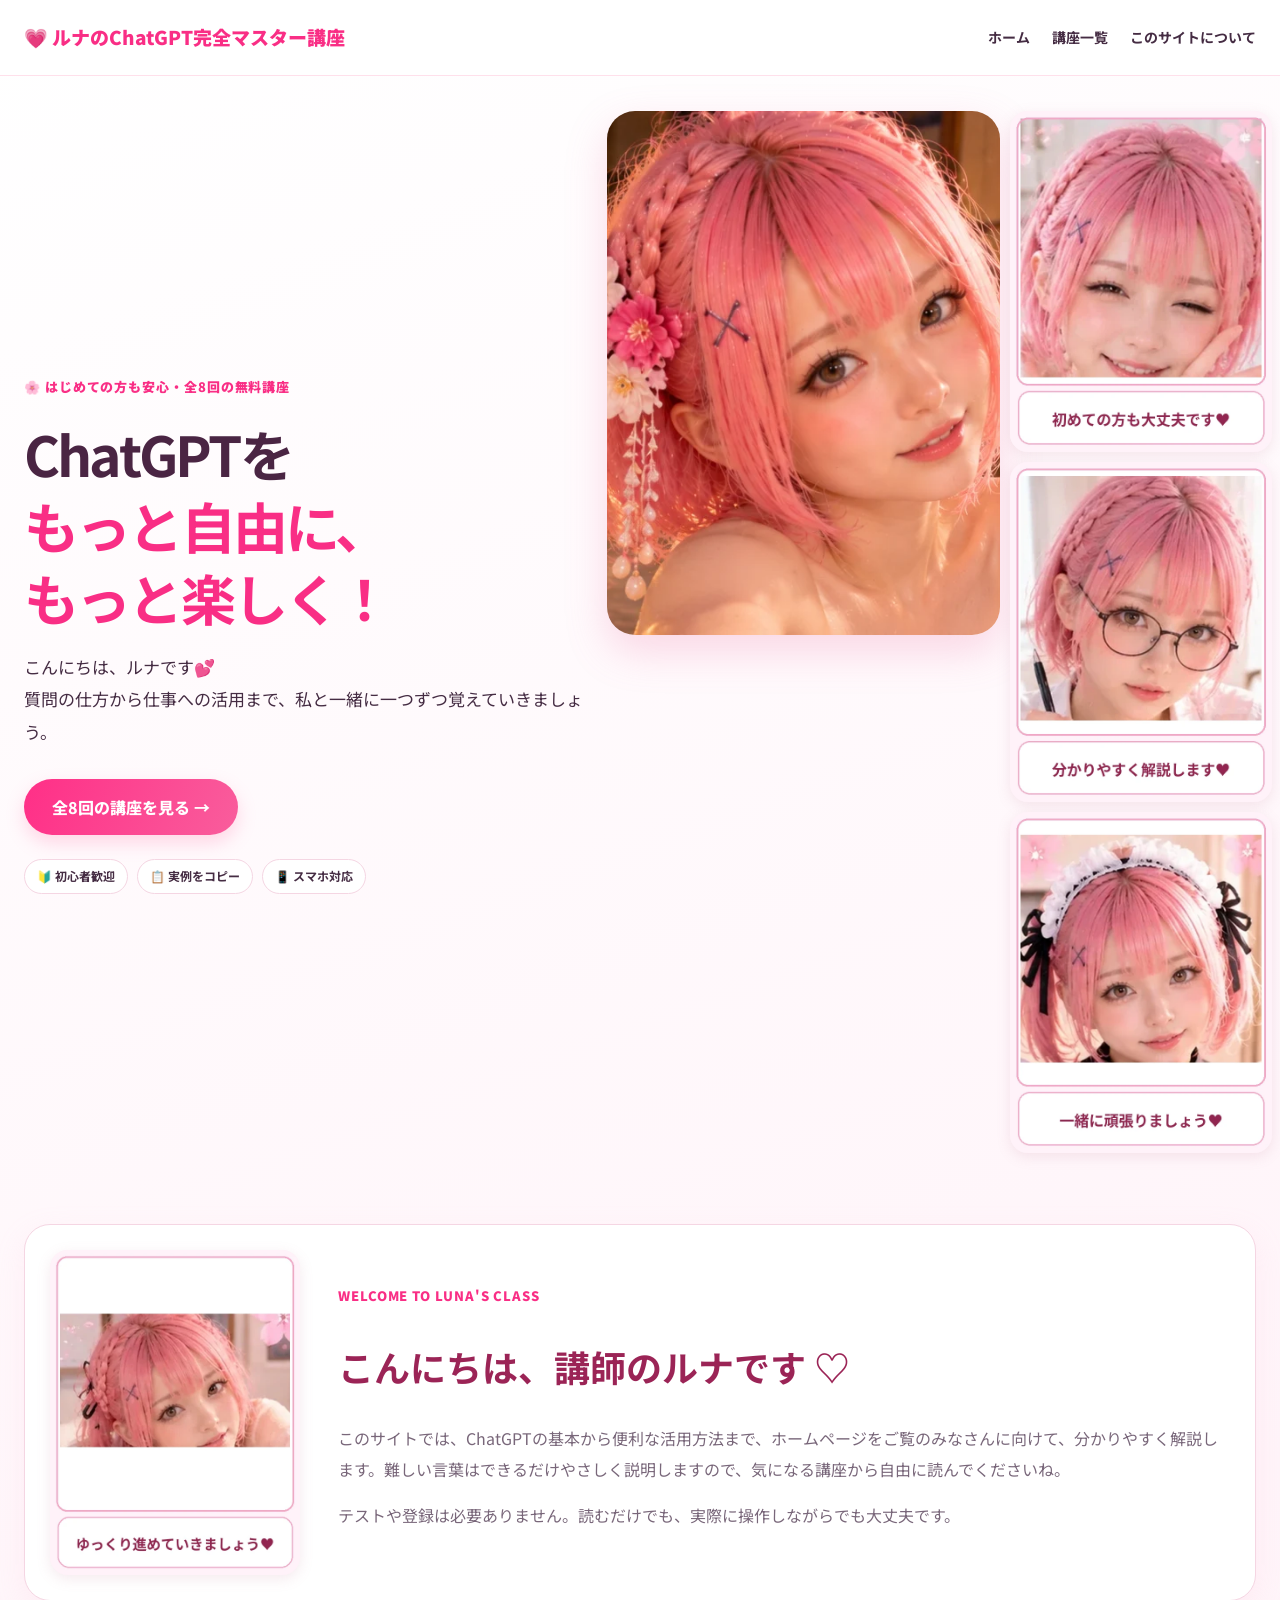
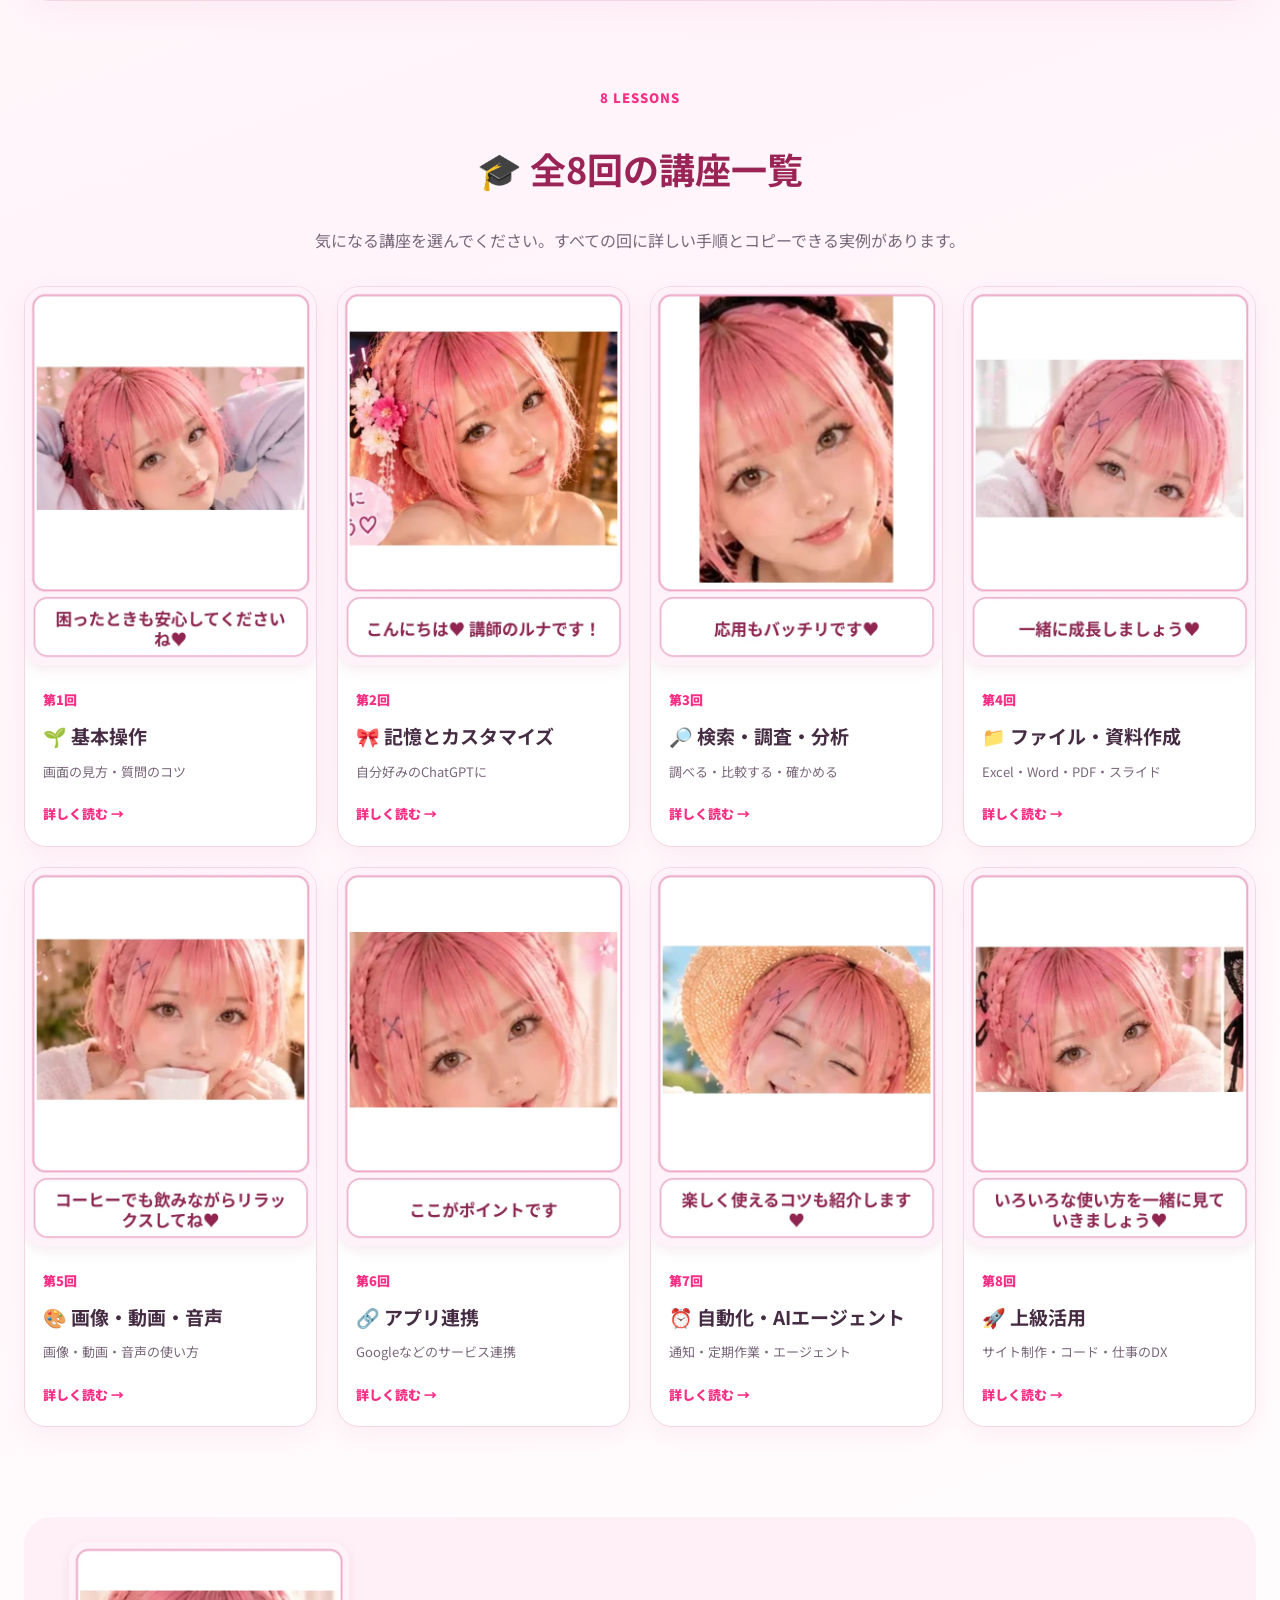
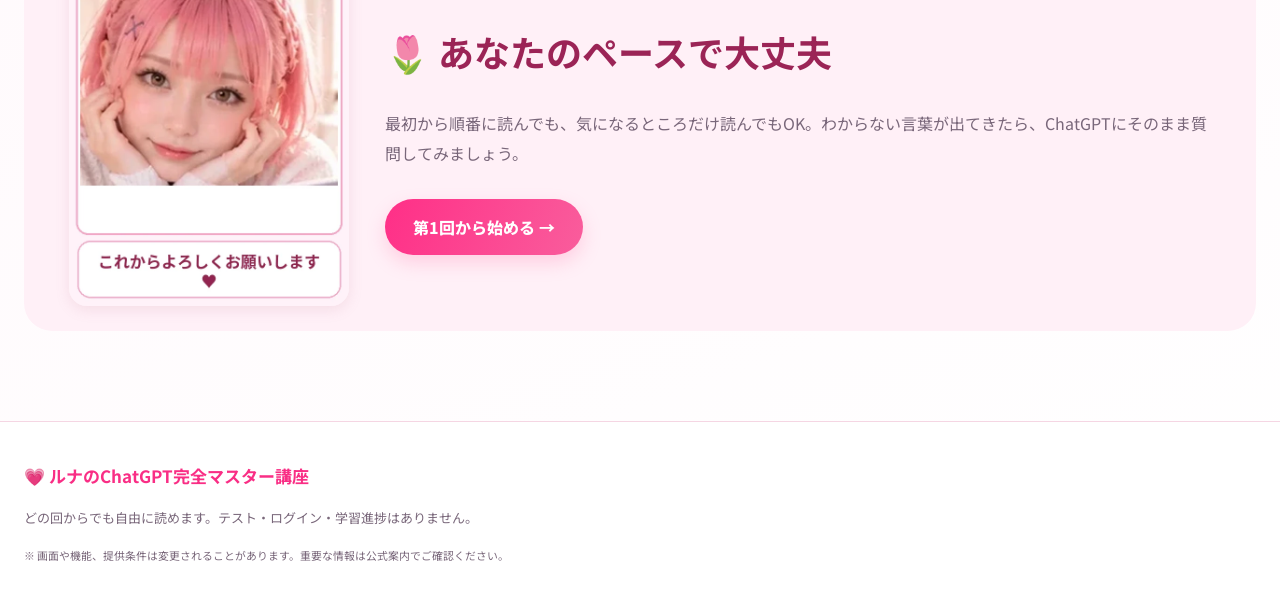
==== commit afb53b56: "Add files via upload" ====
--- a/index.html
+++ b/index.html
@@ -1,3 +1,3 @@
 <!DOCTYPE html>
 
-<html lang="ja"><head><meta charset="utf-8"/><meta content="width=device-width, initial-scale=1" name="viewport"/><meta content="#ffedf5" name="theme-color"/><meta content="実写ルナ先生と学ぶChatGPTの使い方。初心者から上級者まで全8回の無料解説講座。" name="description"/><link href="style.css" rel="stylesheet"/><title>ホーム｜ルナのChatGPT完全マスター講座</title></head><body><header class="top"><div class="wrap bar"><a class="brand" href="index.html">💗 ルナのChatGPT完全マスター講座</a><nav><a href="index.html">ホーム</a><a href="index.html#lessons">講座一覧</a><a href="index.html#about">このサイトについて</a></nav></div></header><main><section class="hero wrap"><div class="hero-copy"><span class="kicker">🌸 はじめての方も安心・全8回の無料講座</span><h1>ChatGPTを<br/><em>もっと自由に、<br/>もっと楽しく！</em></h1><p>こんにちは、ルナです💕<br/>質問の仕方から仕事への活用まで、私と一緒に一つずつ覚えていきましょう。</p><a class="primary" href="#lessons">全8回の講座を見る →</a><div class="pills"><span>🔰 初心者歓迎</span><span>📋 実例をコピー</span><span>📱 スマホ対応</span></div></div><div class="hero-photos"><img alt="講師ルナの顔" class="hero-main" decoding="async" loading="lazy" src="luna-original.webp"/><div class="hero-side"><figure class="luna-photo-frame"><img alt="ルナ先生：初めての方も大丈夫です♡" class="luna-photo-image" loading="lazy" src="luna-01-clean.webp"/><figcaption class="luna-photo-caption">初めての方も大丈夫です♡</figcaption></figure><figure class="luna-photo-frame"><img alt="ルナ先生：分かりやすく解説します♡" class="luna-photo-image" loading="lazy" src="luna-02-clean.webp"/><figcaption class="luna-photo-caption">分かりやすく解説します♡</figcaption></figure><figure class="luna-photo-frame"><img alt="ルナ先生：一緒に頑張りましょう♡" class="luna-photo-image" loading="lazy" src="luna-03-clean.webp"/><figcaption class="luna-photo-caption">一緒に頑張りましょう♡</figcaption></figure></div></div></section><div class="wrap"><section class="welcome" id="about"><div class="welcome-img"><figure class="luna-photo-frame"><img alt="ルナ先生：ゆっくり進めていきましょう♡" class="luna-photo-image" decoding="async" loading="lazy" src="luna-04-clean.webp"/><figcaption class="luna-photo-caption">ゆっくり進めていきましょう♡</figcaption></figure></div><div><span class="kicker">WELCOME TO LUNA'S CLASS</span><h2>こんにちは、講師のルナです ♡</h2><p>このサイトでは、ChatGPTの基本から便利な活用方法まで、ホームページをご覧のみなさんに向けて、分かりやすく解説します。難しい言葉はできるだけやさしく説明しますので、気になる講座から自由に読んでくださいね。</p><p>テストや登録は必要ありません。読むだけでも、実際に操作しながらでも大丈夫です。</p></div></section><section class="catalog" id="lessons"><span class="kicker">8 LESSONS</span><h2>🎓 全8回の講座一覧</h2><p>気になる講座を選んでください。すべての回に詳しい手順とコピーできる実例があります。</p><div class="cards"><a class="lesson-card" href="lesson-1.html"><figure class="luna-photo-frame"><img alt="ルナ先生：困ったときも安心してくださいね♡" class="luna-photo-image" loading="lazy" src="luna-09-clean.webp"/><figcaption class="luna-photo-caption">困ったときも安心してくださいね♡</figcaption></figure><div class="card-body"><span class="lesson-num">第1回</span><h3>🌱 基本操作</h3><p>画面の見方・質問のコツ</p><span class="card-link">詳しく読む →</span></div></a><a class="lesson-card" href="lesson-2.html"><figure class="luna-photo-frame"><img alt="ルナ先生：こんにちは♡ 講師のルナです！" class="luna-photo-image" loading="lazy" src="luna-00-clean.webp"/><figcaption class="luna-photo-caption">こんにちは♡ 講師のルナです！</figcaption></figure><div class="card-body"><span class="lesson-num">第2回</span><h3>🎀 記憶とカスタマイズ</h3><p>自分好みのChatGPTに</p><span class="card-link">詳しく読む →</span></div></a><a class="lesson-card" href="lesson-3.html"><figure class="luna-photo-frame"><img alt="ルナ先生：応用もバッチリです♡" class="luna-photo-image" loading="lazy" src="luna-11-clean.webp"/><figcaption class="luna-photo-caption">応用もバッチリです♡</figcaption></figure><div class="card-body"><span class="lesson-num">第3回</span><h3>🔎 検索・調査・分析</h3><p>調べる・比較する・確かめる</p><span class="card-link">詳しく読む →</span></div></a><a class="lesson-card" href="lesson-4.html"><figure class="luna-photo-frame"><img alt="ルナ先生：一緒に成長しましょう♡" class="luna-photo-image" loading="lazy" src="luna-08-clean.webp"/><figcaption class="luna-photo-caption">一緒に成長しましょう♡</figcaption></figure><div class="card-body"><span class="lesson-num">第4回</span><h3>📁 ファイル・資料作成</h3><p>Excel・Word・PDF・スライド</p><span class="card-link">詳しく読む →</span></div></a><a class="lesson-card" href="lesson-5.html"><figure class="luna-photo-frame"><img alt="ルナ先生：コーヒーでも飲みながらリラックスしてね♡" class="luna-photo-image" loading="lazy" src="luna-05-clean.webp"/><figcaption class="luna-photo-caption">コーヒーでも飲みながらリラックスしてね♡</figcaption></figure><div class="card-body"><span class="lesson-num">第5回</span><h3>🎨 画像・動画・音声</h3><p>画像・動画・音声の使い方</p><span class="card-link">詳しく読む →</span></div></a><a class="lesson-card" href="lesson-6.html"><figure class="luna-photo-frame"><img alt="ルナ先生：ここがポイントです" class="luna-photo-image" loading="lazy" src="luna-06-clean.webp"/><figcaption class="luna-photo-caption">ここがポイントです</figcaption></figure><div class="card-body"><span class="lesson-num">第6回</span><h3>🔗 アプリ連携</h3><p>Googleなどのサービス連携</p><span class="card-link">詳しく読む →</span></div></a><a class="lesson-card" href="lesson-7.html"><figure class="luna-photo-frame"><img alt="ルナ先生：楽しく使えるコツも紹介します♡" class="luna-photo-image" loading="lazy" src="luna-07-clean.webp"/><figcaption class="luna-photo-caption">楽しく使えるコツも紹介します♡</figcaption></figure><div class="card-body"><span class="lesson-num">第7回</span><h3>⏰ 自動化・AIエージェント</h3><p>通知・定期作業・エージェント</p><span class="card-link">詳しく読む →</span></div></a><a class="lesson-card" href="lesson-8.html"><figure class="luna-photo-frame"><img alt="ルナ先生：いろいろな使い方を一緒に見ていきましょう♡" class="luna-photo-image" loading="lazy" src="luna-10-clean.webp"/><figcaption class="luna-photo-caption">いろいろな使い方を一緒に見ていきましょう♡</figcaption></figure><div class="card-body"><span class="lesson-num">第8回</span><h3>🚀 上級活用</h3><p>サイト制作・コード・仕事のDX</p><span class="card-link">詳しく読む →</span></div></a></div></section><section class="last"><div><figure class="luna-photo-frame last-face"><img alt="ルナ先生：これからよろしくお願いします♡" class="luna-photo-image" loading="lazy" src="luna-13-clean.webp"/><figcaption class="luna-photo-caption">これからよろしくお願いします♡</figcaption></figure></div><div><h2>🌷 あなたのペースで大丈夫</h2><p>最初から順番に読んでも、気になるところだけ読んでもOK。わからない言葉が出てきたら、ChatGPTにそのまま質問してみましょう。</p><a class="primary" href="lesson-1.html">第1回から始める →</a></div></section></div></main><footer><div class="wrap"><strong>💗 ルナのChatGPT完全マスター講座</strong><p>どの回からでも自由に読めます。テスト・ログイン・学習進捗はありません。</p><small>※ 画面や機能、提供条件は変更されることがあります。重要な情報は公式案内でご確認ください。</small></div></footer><script src="app.js"></script></body></html>+<html lang="ja"><head><meta charset="utf-8"/><meta content="width=device-width, initial-scale=1" name="viewport"/><meta content="#ffedf5" name="theme-color"/><meta content="実写ルナ先生と学ぶChatGPTの使い方。初心者から上級者まで全8回の無料解説講座。" name="description"/><link href="style.css" rel="stylesheet"/><title>ホーム｜ルナのChatGPT完全マスター講座</title></head><body><header class="top"><div class="wrap bar"><a class="brand" href="index.html">💗 ルナのChatGPT完全マスター講座</a><nav><a href="index.html">ホーム</a><a href="index.html#lessons">講座一覧</a><a href="index.html#about">このサイトについて</a></nav></div></header><main><section class="hero wrap"><div class="hero-copy"><span class="kicker">🌸 はじめての方も安心・全8回の無料講座</span><h1>ChatGPTを<br/><em>もっと自由に、<br/>もっと楽しく！</em></h1><p>こんにちは、ルナです💕<br/>質問の仕方から仕事への活用まで、私と一緒に一つずつ覚えていきましょう。</p><a class="primary" href="#lessons">全8回の講座を見る →</a><div class="pills"><span>🔰 初心者歓迎</span><span>📋 実例をコピー</span><span>📱 スマホ対応</span></div></div><div class="hero-photos"><img alt="講師ルナの顔" class="hero-main" decoding="async" loading="lazy" src="luna-original.webp"/><div class="hero-side"><figure class="luna-photo-frame"><img alt="ルナ先生：初めての方も大丈夫です♡" class="luna-photo-image" loading="lazy" src="luna-01-card.webp"/></figure><figure class="luna-photo-frame"><img alt="ルナ先生：分かりやすく解説します♡" class="luna-photo-image" loading="lazy" src="luna-02-card.webp"/></figure><figure class="luna-photo-frame"><img alt="ルナ先生：一緒に頑張りましょう♡" class="luna-photo-image" loading="lazy" src="luna-03-card.webp"/></figure></div></div></section><div class="wrap"><section class="welcome" id="about"><div class="welcome-img"><figure class="luna-photo-frame"><img alt="ルナ先生：ゆっくり進めていきましょう♡" class="luna-photo-image" decoding="async" loading="lazy" src="luna-04-card.webp"/></figure></div><div><span class="kicker">WELCOME TO LUNA'S CLASS</span><h2>こんにちは、講師のルナです ♡</h2><p>このサイトでは、ChatGPTの基本から便利な活用方法まで、ホームページをご覧のみなさんに向けて、分かりやすく解説します。難しい言葉はできるだけやさしく説明しますので、気になる講座から自由に読んでくださいね。</p><p>テストや登録は必要ありません。読むだけでも、実際に操作しながらでも大丈夫です。</p></div></section><section class="catalog" id="lessons"><span class="kicker">8 LESSONS</span><h2>🎓 全8回の講座一覧</h2><p>気になる講座を選んでください。すべての回に詳しい手順とコピーできる実例があります。</p><div class="cards"><a class="lesson-card" href="lesson-1.html"><figure class="luna-photo-frame"><img alt="ルナ先生：困ったときも安心してくださいね♡" class="luna-photo-image" loading="lazy" src="luna-09-card.webp"/></figure><div class="card-body"><span class="lesson-num">第1回</span><h3>🌱 基本操作</h3><p>画面の見方・質問のコツ</p><span class="card-link">詳しく読む →</span></div></a><a class="lesson-card" href="lesson-2.html"><figure class="luna-photo-frame"><img alt="ルナ先生：こんにちは♡ 講師のルナです！" class="luna-photo-image" loading="lazy" src="luna-00-card.webp"/></figure><div class="card-body"><span class="lesson-num">第2回</span><h3>🎀 記憶とカスタマイズ</h3><p>自分好みのChatGPTに</p><span class="card-link">詳しく読む →</span></div></a><a class="lesson-card" href="lesson-3.html"><figure class="luna-photo-frame"><img alt="ルナ先生：応用もバッチリです♡" class="luna-photo-image" loading="lazy" src="luna-11-card.webp"/></figure><div class="card-body"><span class="lesson-num">第3回</span><h3>🔎 検索・調査・分析</h3><p>調べる・比較する・確かめる</p><span class="card-link">詳しく読む →</span></div></a><a class="lesson-card" href="lesson-4.html"><figure class="luna-photo-frame"><img alt="ルナ先生：一緒に成長しましょう♡" class="luna-photo-image" loading="lazy" src="luna-08-card.webp"/></figure><div class="card-body"><span class="lesson-num">第4回</span><h3>📁 ファイル・資料作成</h3><p>Excel・Word・PDF・スライド</p><span class="card-link">詳しく読む →</span></div></a><a class="lesson-card" href="lesson-5.html"><figure class="luna-photo-frame"><img alt="ルナ先生：コーヒーでも飲みながらリラックスしてね♡" class="luna-photo-image" loading="lazy" src="luna-05-card.webp"/></figure><div class="card-body"><span class="lesson-num">第5回</span><h3>🎨 画像・動画・音声</h3><p>画像・動画・音声の使い方</p><span class="card-link">詳しく読む →</span></div></a><a class="lesson-card" href="lesson-6.html"><figure class="luna-photo-frame"><img alt="ルナ先生：ここがポイントです" class="luna-photo-image" loading="lazy" src="luna-06-card.webp"/></figure><div class="card-body"><span class="lesson-num">第6回</span><h3>🔗 アプリ連携</h3><p>Googleなどのサービス連携</p><span class="card-link">詳しく読む →</span></div></a><a class="lesson-card" href="lesson-7.html"><figure class="luna-photo-frame"><img alt="ルナ先生：楽しく使えるコツも紹介します♡" class="luna-photo-image" loading="lazy" src="luna-07-card.webp"/></figure><div class="card-body"><span class="lesson-num">第7回</span><h3>⏰ 自動化・AIエージェント</h3><p>通知・定期作業・エージェント</p><span class="card-link">詳しく読む →</span></div></a><a class="lesson-card" href="lesson-8.html"><figure class="luna-photo-frame"><img alt="ルナ先生：いろいろな使い方を一緒に見ていきましょう♡" class="luna-photo-image" loading="lazy" src="luna-10-card.webp"/></figure><div class="card-body"><span class="lesson-num">第8回</span><h3>🚀 上級活用</h3><p>サイト制作・コード・仕事のDX</p><span class="card-link">詳しく読む →</span></div></a></div></section><section class="last"><div><figure class="luna-photo-frame last-face"><img alt="ルナ先生：これからよろしくお願いします♡" class="luna-photo-image" loading="lazy" src="luna-13-card.webp"/></figure></div><div><h2>🌷 あなたのペースで大丈夫</h2><p>最初から順番に読んでも、気になるところだけ読んでもOK。わからない言葉が出てきたら、ChatGPTにそのまま質問してみましょう。</p><a class="primary" href="lesson-1.html">第1回から始める →</a></div></section></div></main><footer><div class="wrap"><strong>💗 ルナのChatGPT完全マスター講座</strong><p>どの回からでも自由に読めます。テスト・ログイン・学習進捗はありません。</p><small>※ 画面や機能、提供条件は変更されることがあります。重要な情報は公式案内でご確認ください。</small></div></footer><script src="app.js"></script></body></html>
--- a/style.css
+++ b/style.css
@@ -14,18 +14,15 @@
 @media(max-width:360px){.hero-photos{height:300px}.hero h1{font-size:30px}nav a{font-size:11px;padding:6px}.lesson-photo{height:280px}.topic-photo img{height:300px}}
 @media(prefers-reduced-motion:reduce){html{scroll-behavior:auto}.lesson-card{transition:none}}
 
-/* Readable photo captions: words are HTML outside the cropped photograph. */
-.luna-photo-frame{margin:0;min-width:0;overflow:hidden;display:flex;flex-direction:column;background:#fff;border:1px solid #f5d6e3;border-radius:18px;box-shadow:0 5px 18px #d883a021;height:auto!important;max-width:100%}
-.luna-photo-frame .luna-photo-image{display:block;width:100%!important;height:auto!important;min-height:0;max-height:none;flex:1 1 auto;min-width:0;object-fit:cover!important;object-position:center center!important;border:0!important;border-radius:0!important}
-.luna-photo-caption{flex:0 0 auto;display:block;padding:10px 9px;background:#fff;color:#7b2153;font-weight:800;font-size:clamp(12px,1.25vw,16px);line-height:1.55;text-align:center;overflow-wrap:anywhere;word-break:normal;white-space:normal}
-.hero-photos .luna-photo-frame{height:100%!important}.hero-photos .luna-photo-caption{font-size:clamp(10px,1vw,14px);padding:6px 5px}
-.hero-photos>.hero-main{height:100%!important}.hero-side>.luna-photo-frame{min-height:0;height:100%!important}.hero-side .luna-photo-image{height:0!important;min-height:0;object-fit:cover!important}
-.lesson-card>.luna-photo-frame{border:0;border-radius:0;box-shadow:none}.lesson-card>.luna-photo-frame .luna-photo-image{height:240px!important;flex:none;object-fit:cover!important}
-.lesson-photo>.luna-photo-frame:first-child{width:85%;height:100%!important}.lesson-photo>.luna-photo-frame:first-child .luna-photo-image{height:0!important}
-.lesson-photo>.luna-photo-frame.mini-face{position:absolute;right:0;bottom:-10px;width:37%;height:180px!important;border:7px solid #fff}.lesson-photo>.luna-photo-frame.mini-face .luna-photo-image{height:0!important}
-.topic-photo>.luna-photo-frame .luna-photo-image{height:280px!important;flex:none}
-.toc-luna>.luna-photo-frame .luna-photo-image{height:190px!important;flex:none}
-.welcome-img>.luna-photo-frame .luna-photo-image{height:235px!important;flex:none}
-.last .luna-photo-frame .luna-photo-image{height:255px!important;flex:none}
-.end-lesson .luna-photo-frame .luna-photo-image{height:210px!important;flex:none}
-@media(max-width:620px){.hero-photos .luna-photo-caption{font-size:10px;padding:5px 3px}.lesson-card>.luna-photo-frame .luna-photo-image{height:300px!important}.topic-photo>.luna-photo-frame .luna-photo-image{height:300px!important}.luna-photo-caption{font-size:14px}.hero-photos{height:360px!important}.lesson-photo>.luna-photo-frame.mini-face{height:160px!important}}
+
+/* Text is embedded inside each new image, not positioned over it. */
+.luna-photo-frame{margin:0;display:block;width:100%;height:auto!important;min-width:0;overflow:hidden;border-radius:18px;background:#fff2f8;box-shadow:0 4px 14px #bd6b8a25}
+.luna-photo-frame .luna-photo-image{display:block!important;width:100%!important;height:auto!important;aspect-ratio:10/13!important;object-fit:contain!important;max-width:100%;border-radius:0!important}
+.hero-photos,.hero-side,.lesson-photo{height:auto!important;min-height:0;align-items:start}
+.hero-photos{grid-template-columns:minmax(0,1.5fr) minmax(0,1fr)}
+.hero-side{grid-template-rows:none;display:grid;gap:10px}
+.hero-main{height:auto!important;aspect-ratio:3/4;object-fit:cover}
+.lesson-photo>.luna-photo-frame:first-child{width:72%;height:auto!important}
+.lesson-photo>.luna-photo-frame.mini-face{width:35%;height:auto!important;bottom:0;right:0;border:5px solid white}
+.lesson-card>.luna-photo-frame .luna-photo-image,.topic-photo .luna-photo-image,.toc-luna .luna-photo-image,.welcome-img .luna-photo-image,.last .luna-photo-image,.end-lesson .luna-photo-image{height:auto!important}
+@media(max-width:620px){.hero-photos{height:auto!important}.hero-side{gap:6px}.hero-side .luna-photo-frame{border-radius:9px}.lesson-photo{min-height:0!important}.topic-photo{width:100%}.cards{grid-template-columns:1fr}}
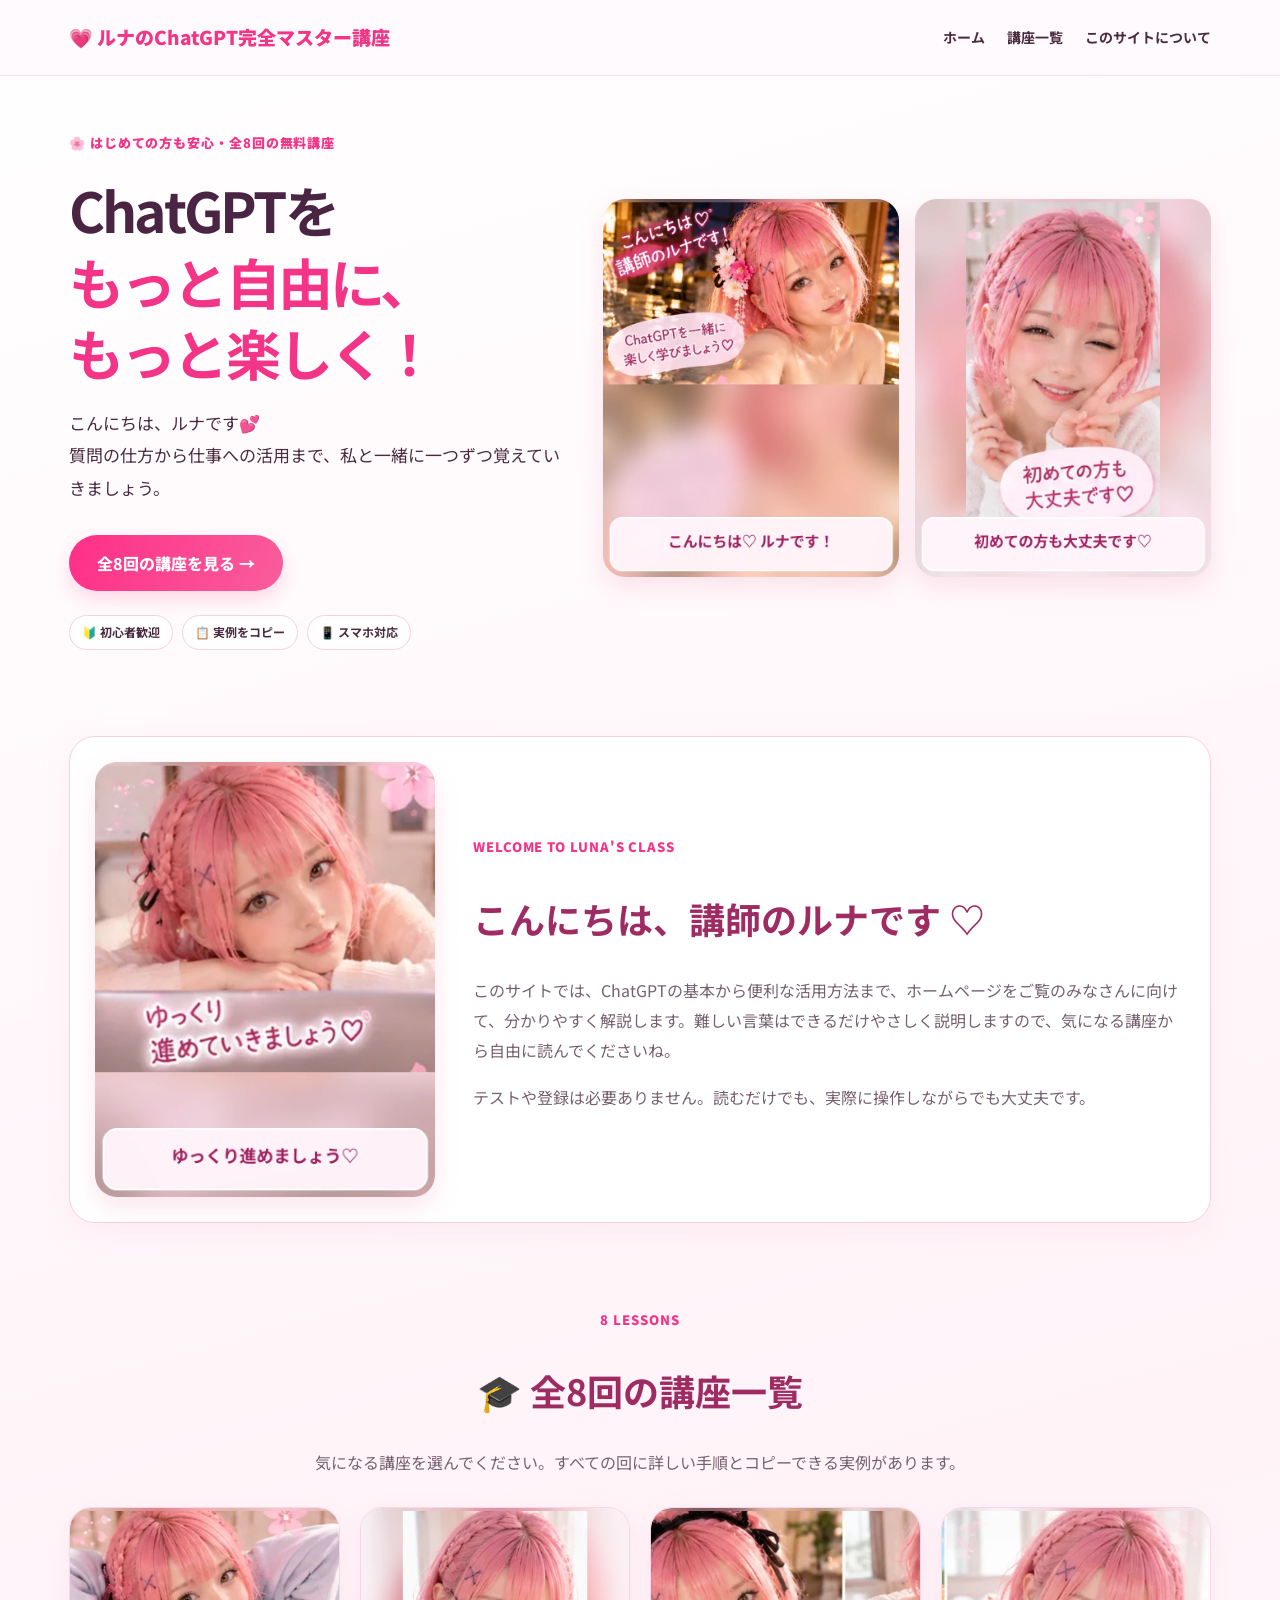
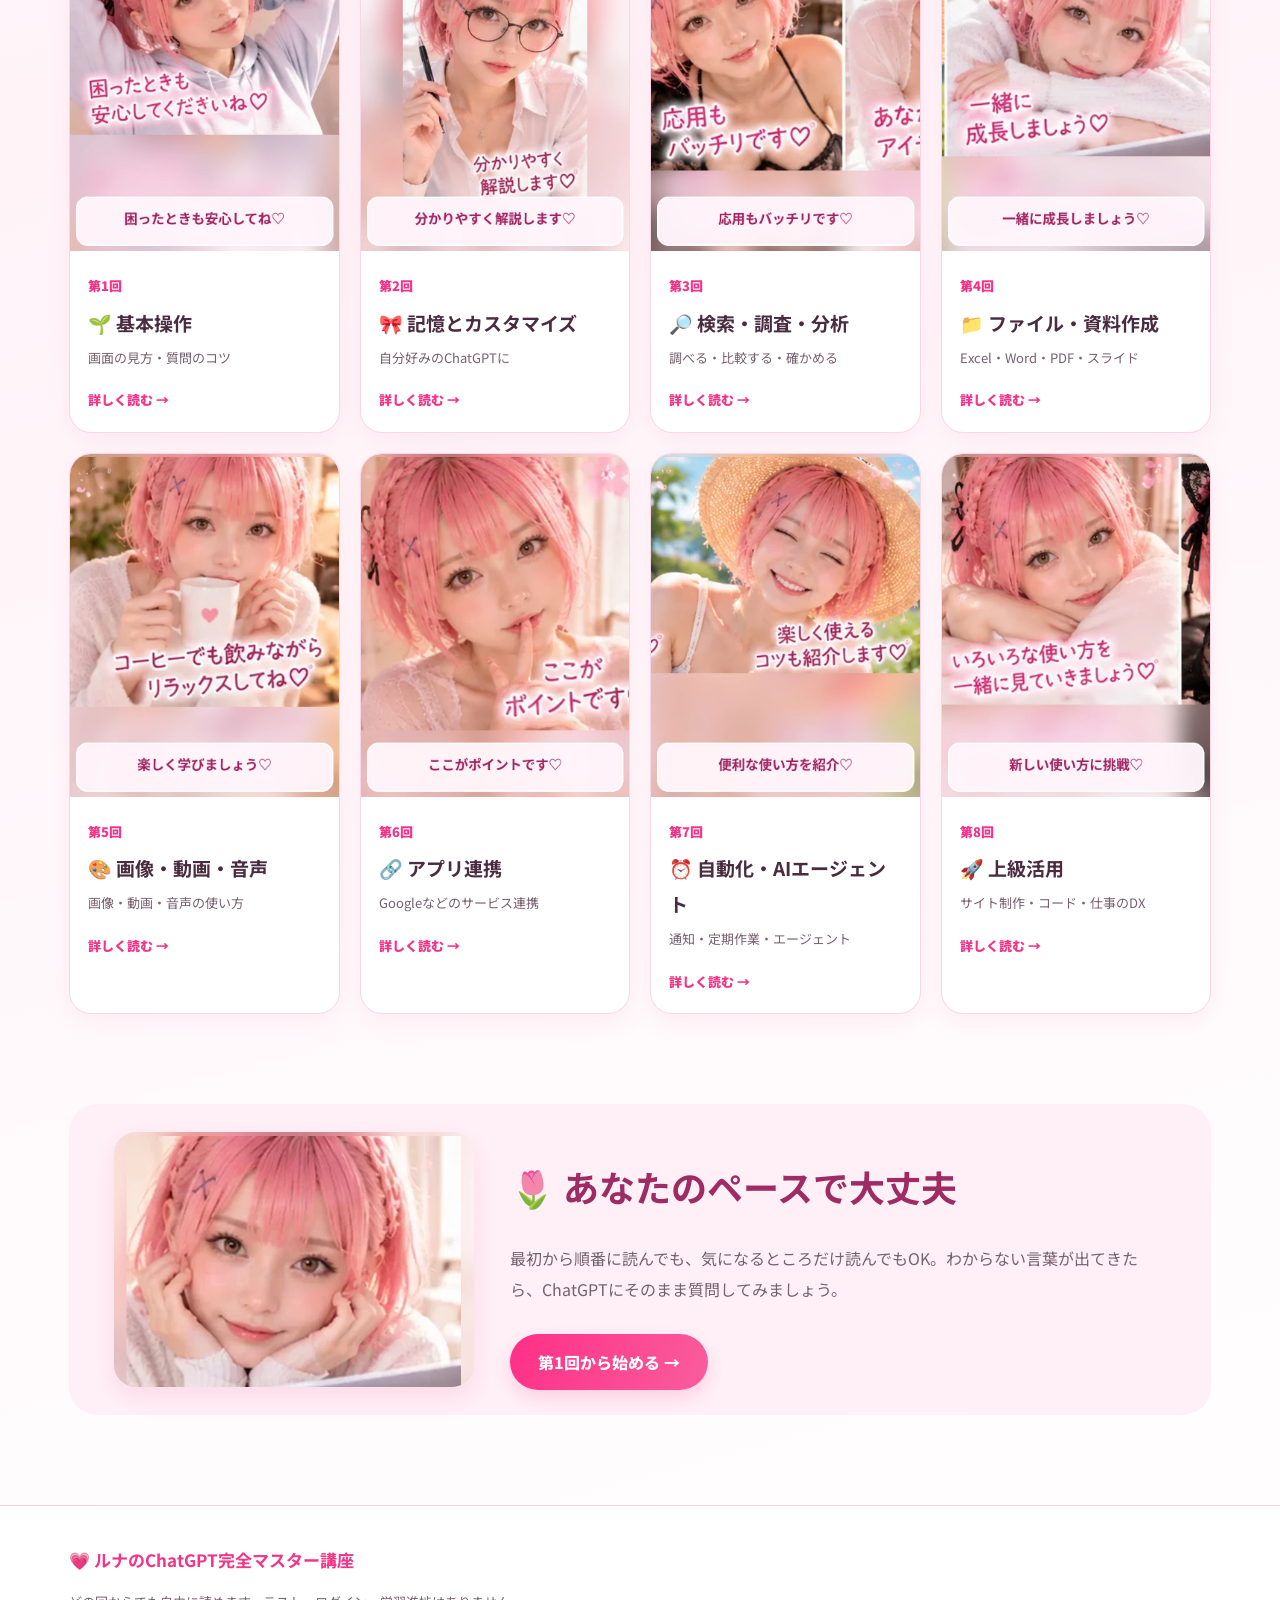
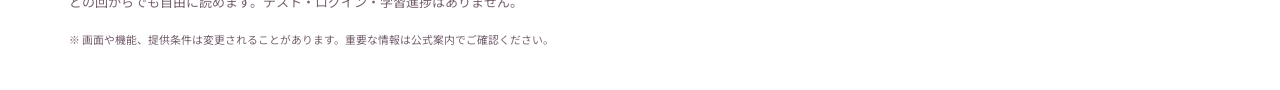
==== commit 4fbf901c: "Add files via upload" ====
--- a/index.html
+++ b/index.html
@@ -1,3 +1,3 @@
 <!DOCTYPE html>
 
-<html lang="ja"><head><meta charset="utf-8"/><meta content="width=device-width, initial-scale=1" name="viewport"/><meta content="#ffedf5" name="theme-color"/><meta content="実写ルナ先生と学ぶChatGPTの使い方。初心者から上級者まで全8回の無料解説講座。" name="description"/><link href="style.css" rel="stylesheet"/><title>ホーム｜ルナのChatGPT完全マスター講座</title></head><body><header class="top"><div class="wrap bar"><a class="brand" href="index.html">💗 ルナのChatGPT完全マスター講座</a><nav><a href="index.html">ホーム</a><a href="index.html#lessons">講座一覧</a><a href="index.html#about">このサイトについて</a></nav></div></header><main><section class="hero wrap"><div class="hero-copy"><span class="kicker">🌸 はじめての方も安心・全8回の無料講座</span><h1>ChatGPTを<br/><em>もっと自由に、<br/>もっと楽しく！</em></h1><p>こんにちは、ルナです💕<br/>質問の仕方から仕事への活用まで、私と一緒に一つずつ覚えていきましょう。</p><a class="primary" href="#lessons">全8回の講座を見る →</a><div class="pills"><span>🔰 初心者歓迎</span><span>📋 実例をコピー</span><span>📱 スマホ対応</span></div></div><div class="hero-photos"><img alt="講師ルナの顔" class="hero-main" decoding="async" loading="lazy" src="luna-original.webp"/><div class="hero-side"><figure class="luna-photo-frame"><img alt="ルナ先生：初めての方も大丈夫です♡" class="luna-photo-image" loading="lazy" src="luna-01-card.webp"/></figure><figure class="luna-photo-frame"><img alt="ルナ先生：分かりやすく解説します♡" class="luna-photo-image" loading="lazy" src="luna-02-card.webp"/></figure><figure class="luna-photo-frame"><img alt="ルナ先生：一緒に頑張りましょう♡" class="luna-photo-image" loading="lazy" src="luna-03-card.webp"/></figure></div></div></section><div class="wrap"><section class="welcome" id="about"><div class="welcome-img"><figure class="luna-photo-frame"><img alt="ルナ先生：ゆっくり進めていきましょう♡" class="luna-photo-image" decoding="async" loading="lazy" src="luna-04-card.webp"/></figure></div><div><span class="kicker">WELCOME TO LUNA'S CLASS</span><h2>こんにちは、講師のルナです ♡</h2><p>このサイトでは、ChatGPTの基本から便利な活用方法まで、ホームページをご覧のみなさんに向けて、分かりやすく解説します。難しい言葉はできるだけやさしく説明しますので、気になる講座から自由に読んでくださいね。</p><p>テストや登録は必要ありません。読むだけでも、実際に操作しながらでも大丈夫です。</p></div></section><section class="catalog" id="lessons"><span class="kicker">8 LESSONS</span><h2>🎓 全8回の講座一覧</h2><p>気になる講座を選んでください。すべての回に詳しい手順とコピーできる実例があります。</p><div class="cards"><a class="lesson-card" href="lesson-1.html"><figure class="luna-photo-frame"><img alt="ルナ先生：困ったときも安心してくださいね♡" class="luna-photo-image" loading="lazy" src="luna-09-card.webp"/></figure><div class="card-body"><span class="lesson-num">第1回</span><h3>🌱 基本操作</h3><p>画面の見方・質問のコツ</p><span class="card-link">詳しく読む →</span></div></a><a class="lesson-card" href="lesson-2.html"><figure class="luna-photo-frame"><img alt="ルナ先生：こんにちは♡ 講師のルナです！" class="luna-photo-image" loading="lazy" src="luna-00-card.webp"/></figure><div class="card-body"><span class="lesson-num">第2回</span><h3>🎀 記憶とカスタマイズ</h3><p>自分好みのChatGPTに</p><span class="card-link">詳しく読む →</span></div></a><a class="lesson-card" href="lesson-3.html"><figure class="luna-photo-frame"><img alt="ルナ先生：応用もバッチリです♡" class="luna-photo-image" loading="lazy" src="luna-11-card.webp"/></figure><div class="card-body"><span class="lesson-num">第3回</span><h3>🔎 検索・調査・分析</h3><p>調べる・比較する・確かめる</p><span class="card-link">詳しく読む →</span></div></a><a class="lesson-card" href="lesson-4.html"><figure class="luna-photo-frame"><img alt="ルナ先生：一緒に成長しましょう♡" class="luna-photo-image" loading="lazy" src="luna-08-card.webp"/></figure><div class="card-body"><span class="lesson-num">第4回</span><h3>📁 ファイル・資料作成</h3><p>Excel・Word・PDF・スライド</p><span class="card-link">詳しく読む →</span></div></a><a class="lesson-card" href="lesson-5.html"><figure class="luna-photo-frame"><img alt="ルナ先生：コーヒーでも飲みながらリラックスしてね♡" class="luna-photo-image" loading="lazy" src="luna-05-card.webp"/></figure><div class="card-body"><span class="lesson-num">第5回</span><h3>🎨 画像・動画・音声</h3><p>画像・動画・音声の使い方</p><span class="card-link">詳しく読む →</span></div></a><a class="lesson-card" href="lesson-6.html"><figure class="luna-photo-frame"><img alt="ルナ先生：ここがポイントです" class="luna-photo-image" loading="lazy" src="luna-06-card.webp"/></figure><div class="card-body"><span class="lesson-num">第6回</span><h3>🔗 アプリ連携</h3><p>Googleなどのサービス連携</p><span class="card-link">詳しく読む →</span></div></a><a class="lesson-card" href="lesson-7.html"><figure class="luna-photo-frame"><img alt="ルナ先生：楽しく使えるコツも紹介します♡" class="luna-photo-image" loading="lazy" src="luna-07-card.webp"/></figure><div class="card-body"><span class="lesson-num">第7回</span><h3>⏰ 自動化・AIエージェント</h3><p>通知・定期作業・エージェント</p><span class="card-link">詳しく読む →</span></div></a><a class="lesson-card" href="lesson-8.html"><figure class="luna-photo-frame"><img alt="ルナ先生：いろいろな使い方を一緒に見ていきましょう♡" class="luna-photo-image" loading="lazy" src="luna-10-card.webp"/></figure><div class="card-body"><span class="lesson-num">第8回</span><h3>🚀 上級活用</h3><p>サイト制作・コード・仕事のDX</p><span class="card-link">詳しく読む →</span></div></a></div></section><section class="last"><div><figure class="luna-photo-frame last-face"><img alt="ルナ先生：これからよろしくお願いします♡" class="luna-photo-image" loading="lazy" src="luna-13-card.webp"/></figure></div><div><h2>🌷 あなたのペースで大丈夫</h2><p>最初から順番に読んでも、気になるところだけ読んでもOK。わからない言葉が出てきたら、ChatGPTにそのまま質問してみましょう。</p><a class="primary" href="lesson-1.html">第1回から始める →</a></div></section></div></main><footer><div class="wrap"><strong>💗 ルナのChatGPT完全マスター講座</strong><p>どの回からでも自由に読めます。テスト・ログイン・学習進捗はありません。</p><small>※ 画面や機能、提供条件は変更されることがあります。重要な情報は公式案内でご確認ください。</small></div></footer><script src="app.js"></script></body></html>+<html lang="ja"><head><meta charset="utf-8"/><meta content="width=device-width, initial-scale=1" name="viewport"/><meta content="#ffedf5" name="theme-color"/><meta content="実写ルナ先生と学ぶChatGPTの使い方。初心者から上級者まで全8回の無料解説講座。" name="description"/><link href="style.css" rel="stylesheet"/><title>ホーム｜ルナのChatGPT完全マスター講座</title></head><body><header class="top"><div class="wrap bar"><a class="brand" href="index.html">💗 ルナのChatGPT完全マスター講座</a><nav><a href="index.html">ホーム</a><a href="index.html#lessons">講座一覧</a><a href="index.html#about">このサイトについて</a></nav></div></header><main><section class="hero wrap"><div class="hero-copy"><span class="kicker">🌸 はじめての方も安心・全8回の無料講座</span><h1>ChatGPTを<br/><em>もっと自由に、<br/>もっと楽しく！</em></h1><p>こんにちは、ルナです💕<br/>質問の仕方から仕事への活用まで、私と一緒に一つずつ覚えていきましょう。</p><a class="primary" href="#lessons">全8回の講座を見る →</a><div class="pills"><span>🔰 初心者歓迎</span><span>📋 実例をコピー</span><span>📱 スマホ対応</span></div></div><div class="hero-photos"><figure class="luna-photo-frame"><img alt="ルナ先生の写真とメッセージ" class="luna-photo-image" loading="eager" src="luna-00-card.webp"/></figure><figure class="luna-photo-frame"><img alt="ルナ先生の写真とメッセージ" class="luna-photo-image" loading="eager" src="luna-01-card.webp"/></figure></div></section><div class="wrap"><section class="welcome" id="about"><div class="welcome-img"><figure class="luna-photo-frame"><img alt="ルナ先生：ゆっくり進めていきましょう♡" class="luna-photo-image" decoding="async" loading="lazy" src="luna-04-card.webp"/></figure></div><div><span class="kicker">WELCOME TO LUNA'S CLASS</span><h2>こんにちは、講師のルナです ♡</h2><p>このサイトでは、ChatGPTの基本から便利な活用方法まで、ホームページをご覧のみなさんに向けて、分かりやすく解説します。難しい言葉はできるだけやさしく説明しますので、気になる講座から自由に読んでくださいね。</p><p>テストや登録は必要ありません。読むだけでも、実際に操作しながらでも大丈夫です。</p></div></section><section class="catalog" id="lessons"><span class="kicker">8 LESSONS</span><h2>🎓 全8回の講座一覧</h2><p>気になる講座を選んでください。すべての回に詳しい手順とコピーできる実例があります。</p><div class="cards"><a class="lesson-card" href="lesson-1.html"><figure class="luna-photo-frame"><img alt="ルナ先生：困ったときも安心してくださいね♡" class="luna-photo-image" loading="lazy" src="luna-09-card.webp"/></figure><div class="card-body"><span class="lesson-num">第1回</span><h3>🌱 基本操作</h3><p>画面の見方・質問のコツ</p><span class="card-link">詳しく読む →</span></div></a><a class="lesson-card" href="lesson-2.html"><figure class="luna-photo-frame"><img alt="ルナ先生：こんにちは♡ 講師のルナです！" class="luna-photo-image" loading="lazy" src="luna-02-card.webp"/></figure><div class="card-body"><span class="lesson-num">第2回</span><h3>🎀 記憶とカスタマイズ</h3><p>自分好みのChatGPTに</p><span class="card-link">詳しく読む →</span></div></a><a class="lesson-card" href="lesson-3.html"><figure class="luna-photo-frame"><img alt="ルナ先生：応用もバッチリです♡" class="luna-photo-image" loading="lazy" src="luna-11-card.webp"/></figure><div class="card-body"><span class="lesson-num">第3回</span><h3>🔎 検索・調査・分析</h3><p>調べる・比較する・確かめる</p><span class="card-link">詳しく読む →</span></div></a><a class="lesson-card" href="lesson-4.html"><figure class="luna-photo-frame"><img alt="ルナ先生：一緒に成長しましょう♡" class="luna-photo-image" loading="lazy" src="luna-08-card.webp"/></figure><div class="card-body"><span class="lesson-num">第4回</span><h3>📁 ファイル・資料作成</h3><p>Excel・Word・PDF・スライド</p><span class="card-link">詳しく読む →</span></div></a><a class="lesson-card" href="lesson-5.html"><figure class="luna-photo-frame"><img alt="ルナ先生：コーヒーでも飲みながらリラックスしてね♡" class="luna-photo-image" loading="lazy" src="luna-05-card.webp"/></figure><div class="card-body"><span class="lesson-num">第5回</span><h3>🎨 画像・動画・音声</h3><p>画像・動画・音声の使い方</p><span class="card-link">詳しく読む →</span></div></a><a class="lesson-card" href="lesson-6.html"><figure class="luna-photo-frame"><img alt="ルナ先生：ここがポイントです" class="luna-photo-image" loading="lazy" src="luna-06-card.webp"/></figure><div class="card-body"><span class="lesson-num">第6回</span><h3>🔗 アプリ連携</h3><p>Googleなどのサービス連携</p><span class="card-link">詳しく読む →</span></div></a><a class="lesson-card" href="lesson-7.html"><figure class="luna-photo-frame"><img alt="ルナ先生：楽しく使えるコツも紹介します♡" class="luna-photo-image" loading="lazy" src="luna-07-card.webp"/></figure><div class="card-body"><span class="lesson-num">第7回</span><h3>⏰ 自動化・AIエージェント</h3><p>通知・定期作業・エージェント</p><span class="card-link">詳しく読む →</span></div></a><a class="lesson-card" href="lesson-8.html"><figure class="luna-photo-frame"><img alt="ルナ先生：いろいろな使い方を一緒に見ていきましょう♡" class="luna-photo-image" loading="lazy" src="luna-10-card.webp"/></figure><div class="card-body"><span class="lesson-num">第8回</span><h3>🚀 上級活用</h3><p>サイト制作・コード・仕事のDX</p><span class="card-link">詳しく読む →</span></div></a></div></section><section class="last"><div><figure class="luna-photo-frame last-face"><img alt="ルナ先生：これからよろしくお願いします♡" class="luna-photo-image" loading="lazy" src="luna-13-card.webp"/></figure></div><div><h2>🌷 あなたのペースで大丈夫</h2><p>最初から順番に読んでも、気になるところだけ読んでもOK。わからない言葉が出てきたら、ChatGPTにそのまま質問してみましょう。</p><a class="primary" href="lesson-1.html">第1回から始める →</a></div></section></div></main><footer><div class="wrap"><strong>💗 ルナのChatGPT完全マスター講座</strong><p>どの回からでも自由に読めます。テスト・ログイン・学習進捗はありません。</p><small>※ 画面や機能、提供条件は変更されることがあります。重要な情報は公式案内でご確認ください。</small></div></footer><script src="app.js"></script></body></html>
--- a/style.css
+++ b/style.css
@@ -1,28 +1,27 @@
 @import url('https://fonts.googleapis.com/css2?family=Noto+Sans+JP:wght@400;500;600;700;800;900&display=swap');
 :root{--pink:#f92e85;--deep:#9b2456;--ink:#452c43;--muted:#79677a;--line:#f5d6e3;--pale:#fff2f8}*{box-sizing:border-box}html{scroll-behavior:smooth}body{margin:0;background:linear-gradient(160deg,#fff 0%,#fff4f9 45%,#fff 100%);color:var(--ink);font-family:'Noto Sans JP',sans-serif;line-height:1.9}a{color:inherit;text-decoration:none}img{display:block;object-fit:cover}.wrap{max-width:1190px;margin:auto;padding:0 24px}.top{position:sticky;top:0;z-index:30;background:#ffffffef;backdrop-filter:blur(12px);border-bottom:1px solid #ffe0eb}.bar{min-height:75px;display:flex;align-items:center;justify-content:space-between;gap:20px}.brand{font-size:19px;font-weight:900;color:var(--pink)}nav{display:flex;gap:22px;font-size:14px;font-weight:700}nav a:hover,.toc a:hover{color:var(--pink)}.kicker{font-size:13px;color:var(--pink);font-weight:900;letter-spacing:.07em}.hero{display:grid;grid-template-columns:46% 54%;align-items:center;gap:16px;min-height:580px;padding-top:35px;padding-bottom:35px}.hero h1{font-size:clamp(38px,4.3vw,66px);line-height:1.3;letter-spacing:-.05em;margin:18px 0;color:#4a2543}.hero h1 em{font-style:normal;color:var(--pink)}.hero-copy>p{font-size:17px}.primary{display:inline-block;background:linear-gradient(110deg,#ff2f87,#f95d9c);color:#fff;font-weight:800;border-radius:100px;padding:13px 28px;margin-top:14px;box-shadow:0 8px 18px #ff85b34d}.primary:hover{filter:brightness(1.06)}.pills{display:flex;flex-wrap:wrap;gap:9px;margin-top:24px}.pills span{background:#fff;border:1px solid var(--line);border-radius:30px;padding:5px 12px;font-size:12px;font-weight:700}.hero-photos{display:grid;grid-template-columns:1.6fr 1fr;gap:10px;height:510px}.hero-main{width:100%;height:100%;border-radius:28px;object-position:center top;box-shadow:0 16px 40px #ec6ca041}.hero-side{display:grid;grid-template-rows:repeat(3,1fr);gap:10px;min-height:0}.hero-side img{height:100%;width:100%;min-height:0;border-radius:20px}.welcome{display:grid;grid-template-columns:250px 1fr;align-items:center;gap:38px;background:#fff;border:1px solid var(--line);padding:25px;border-radius:26px;box-shadow:0 10px 30px #fbb6d027;margin:36px 0 80px}.welcome-img img{width:100%;height:235px;border-radius:20px;object-position:center 20%}.welcome h2,.catalog h2,.last h2{color:var(--deep);font-size:clamp(24px,3vw,36px);line-height:1.5}.welcome p{color:var(--muted)}.catalog{text-align:center;scroll-margin-top:100px}.catalog>p{color:var(--muted)}.cards{display:grid;grid-template-columns:repeat(4,1fr);gap:20px;text-align:left;margin-top:30px}.lesson-card{display:block;background:#fff;border:1px solid var(--line);border-radius:22px;overflow:hidden;box-shadow:0 7px 22px #ec9aba22;transition:transform .2s}.lesson-card:hover{transform:translateY(-5px)}.lesson-card>img{width:100%;height:230px;object-position:center 30%}.card-body{padding:18px}.lesson-num{color:var(--pink);font-weight:900;font-size:13px}.card-body h3{font-size:19px;margin:5px 0}.card-body p{color:var(--muted);font-size:13px;margin:5px 0 13px}.card-link{color:var(--pink);font-weight:900;font-size:13px}.last{display:grid;grid-template-columns:280px 1fr;align-items:center;gap:36px;margin:90px 0;background:#fff0f7;border-radius:28px;padding:25px 45px}.last-face{width:100%;height:255px;border-radius:24px}.last p{color:var(--muted)}footer{background:#fff;border-top:1px solid var(--line);padding:38px 0;margin-top:60px;color:var(--muted);font-size:13px}footer strong{color:var(--pink);font-size:17px}.breadcrumb{font-size:13px;color:var(--muted);margin:28px 0}.lesson-hero{display:grid;grid-template-columns:1fr 1fr;align-items:center;gap:28px;background:linear-gradient(110deg,#fff1f7,#ffe1ef);padding:35px;border-radius:30px;min-height:410px}.lesson-hero h1{font-size:clamp(30px,3.7vw,52px);line-height:1.45;color:var(--deep);margin:15px 0}.lesson-hero p{color:#79576d}.lesson-photo{position:relative;height:350px}.lesson-photo>img:first-child{width:85%;height:100%;border-radius:25px;object-position:center 25%;box-shadow:0 12px 28px #ed78a04d}.lesson-photo .mini-face{position:absolute;right:0;bottom:-10px;width:37%;height:180px;border-radius:22px;border:7px solid #fff}.lesson-layout{display:grid;grid-template-columns:265px minmax(0,1fr);gap:25px;margin-top:45px;align-items:start}.toc{position:sticky;top:95px;background:#fff;border:1px solid var(--line);padding:20px;border-radius:23px}.toc h2{font-size:18px;color:var(--deep)}.toc>a{display:block;padding:10px 0;border-bottom:1px solid #fce8ef;font-size:13px;font-weight:700}.toc-luna{margin-top:25px;text-align:center;background:var(--pale);padding:12px;border-radius:18px}.toc-luna img{width:100%;height:190px;border-radius:14px}.toc-luna p{font-size:12px;color:var(--deep);font-weight:700}.topic-list{display:grid;gap:25px}.topic{display:grid;grid-template-columns:230px minmax(0,1fr);gap:24px;align-items:start;background:#fff;border:1px solid var(--line);border-radius:25px;padding:22px;scroll-margin-top:95px;box-shadow:0 6px 24px #efb4cb26}.topic-photo img{width:100%;height:280px;border-radius:18px;object-position:center 20%}.bubble{background:#ffe5f0;border-radius:16px;padding:12px;text-align:center;font-size:12px;font-weight:800;color:var(--deep);margin-top:12px}.topic-body h2{color:var(--deep);font-size:26px;line-height:1.4;margin:7px 0 15px}.topic-body h3{font-size:17px;margin:24px 0 8px}.topic-body ol{padding-left:23px}.topic-body li{margin:9px 0}.explain{font-size:15px}.prompt{background:#fff5f9;border:1px solid #ffd6e5;padding:16px;border-radius:17px;overflow-wrap:anywhere}.prompt-top{display:flex;justify-content:space-between;align-items:center;gap:10px}.prompt-top strong{font-size:13px}.prompt p{white-space:pre-wrap;font-size:13px}.copy{border:0;border-radius:20px;background:var(--pink);color:#fff;padding:8px 13px;cursor:pointer;font-weight:800;white-space:nowrap}.end-lesson{display:grid;grid-template-columns:200px 1fr;gap:25px;align-items:center;background:#fff0f7;border-radius:24px;padding:20px}.end-lesson img{width:100%;height:210px;border-radius:18px}.end-lesson h2{color:var(--deep)}.page-links{display:flex;justify-content:space-between;gap:15px;flex-wrap:wrap}.page-links a{color:var(--pink);font-weight:800}@media(max-width:950px){.cards{grid-template-columns:repeat(2,1fr)}.lesson-layout{grid-template-columns:1fr}.toc{position:static}.toc-luna{display:none}.hero{grid-template-columns:1fr}.hero-photos{height:420px}.topic{grid-template-columns:200px 1fr}}@media(max-width:620px){.wrap{padding-left:15px;padding-right:15px}.bar{display:block;padding-top:10px;padding-bottom:10px}.brand{font-size:15px}nav{font-size:11px;gap:13px;flex-wrap:wrap}.hero{padding-top:25px}.hero h1{font-size:39px}.hero-photos{height:330px}.cards{gap:12px}.lesson-card>img{height:165px}.card-body{padding:12px}.card-body h3{font-size:15px}.welcome,.last{grid-template-columns:1fr;padding:18px;gap:15px}.welcome-img img{height:240px}.last-face{height:230px}.lesson-hero{grid-template-columns:1fr;padding:20px}.lesson-photo{height:300px}.topic{grid-template-columns:1fr;padding:16px}.topic-photo img{height:300px}.topic-body h2{font-size:23px}.end-lesson{grid-template-columns:1fr}.end-lesson img{height:230px}}
 
-/* PC / tablet / smartphone responsive enhancements */
-html{scroll-padding-top:105px}body{overflow-x:hidden}img{max-width:100%}button,a{touch-action:manipulation}button:focus-visible,a:focus-visible{outline:3px solid #ff4296;outline-offset:4px}
-@media (min-width:1200px){.wrap{max-width:1280px}.hero{min-height:650px}.hero-photos{height:560px}.lesson-card>img{height:250px}}
-@media (min-width:621px) and (max-width:950px){.hero-photos{height:480px}.lesson-hero{grid-template-columns:1fr 1fr}.lesson-photo{height:330px}.topic-photo img{height:300px}}
-@media (max-width:620px){
- .wrap{padding-inline:16px}.top{position:sticky;top:0}.bar{display:flex;flex-direction:column;align-items:stretch;gap:6px;min-height:0;padding-block:10px}.brand{font-size:clamp(14px,4vw,19px);line-height:1.5;overflow-wrap:anywhere}nav{display:flex;gap:8px;justify-content:space-between;flex-wrap:wrap;font-size:12px}nav a{padding:7px 9px;background:#fff1f7;border-radius:999px}
- .hero{display:flex;flex-direction:column-reverse;gap:18px;padding-block:20px 35px;min-height:0}.hero-photos{width:100%;height:min(100vw,440px);grid-template-columns:minmax(0,1.6fr) minmax(0,1fr);gap:7px}.hero-main{border-radius:20px}.hero-side{gap:7px}.hero-side img{border-radius:14px}.hero h1{font-size:clamp(30px,8vw,44px);line-height:1.3;margin:10px 0}.hero-copy>p{font-size:15px}.primary{display:inline-flex;justify-content:center;align-items:center;min-height:48px}.pills{margin-top:15px}
- .welcome{margin:12px 0 48px}.welcome-img img{height:260px;object-position:center 20%}.catalog h2,.welcome h2,.last h2{font-size:26px}.cards{grid-template-columns:1fr;gap:18px}.lesson-card>img{height:clamp(260px,72vw,380px);object-position:center 25%}.card-body{padding:18px}.card-body h3{font-size:20px}.card-body p,.card-link{font-size:14px}
- .lesson-hero{grid-template-columns:1fr;padding:18px;gap:16px;border-radius:22px}.lesson-hero h1{font-size:clamp(29px,8vw,40px)}.lesson-photo{height:clamp(300px,85vw,430px)}.lesson-photo>img:first-child{width:85%}.lesson-photo .mini-face{height:46%;max-height:200px}.lesson-layout{margin-top:22px;gap:18px}.toc{padding:16px}.toc>a{padding:12px 0;font-size:14px}.topic-list{gap:18px}.topic{display:flex;flex-direction:column;gap:15px;padding:16px;border-radius:20px}.topic-photo{width:100%}.topic-photo img{height:clamp(310px,90vw,460px);object-position:center 22%}.topic-body{width:100%;min-width:0}.topic-body h2{font-size:24px}.topic-body ol{padding-left:22px}.prompt{padding:12px}.prompt-top{flex-wrap:wrap}.copy{min-height:42px}.end-lesson img{height:260px}.page-links a{display:inline-block;padding:10px 0}.last{margin:50px 0 20px}
-}
-@media(max-width:360px){.hero-photos{height:300px}.hero h1{font-size:30px}nav a{font-size:11px;padding:6px}.lesson-photo{height:280px}.topic-photo img{height:300px}}
-@media(prefers-reduced-motion:reduce){html{scroll-behavior:auto}.lesson-card{transition:none}}
 
-
-/* Text is embedded inside each new image, not positioned over it. */
-.luna-photo-frame{margin:0;display:block;width:100%;height:auto!important;min-width:0;overflow:hidden;border-radius:18px;background:#fff2f8;box-shadow:0 4px 14px #bd6b8a25}
-.luna-photo-frame .luna-photo-image{display:block!important;width:100%!important;height:auto!important;aspect-ratio:10/13!important;object-fit:contain!important;max-width:100%;border-radius:0!important}
-.hero-photos,.hero-side,.lesson-photo{height:auto!important;min-height:0;align-items:start}
-.hero-photos{grid-template-columns:minmax(0,1.5fr) minmax(0,1fr)}
-.hero-side{grid-template-rows:none;display:grid;gap:10px}
-.hero-main{height:auto!important;aspect-ratio:3/4;object-fit:cover}
-.lesson-photo>.luna-photo-frame:first-child{width:72%;height:auto!important}
-.lesson-photo>.luna-photo-frame.mini-face{width:35%;height:auto!important;bottom:0;right:0;border:5px solid white}
-.lesson-card>.luna-photo-frame .luna-photo-image,.topic-photo .luna-photo-image,.toc-luna .luna-photo-image,.welcome-img .luna-photo-image,.last .luna-photo-image,.end-lesson .luna-photo-image{height:auto!important}
-@media(max-width:620px){.hero-photos{height:auto!important}.hero-side{gap:6px}.hero-side .luna-photo-frame{border-radius:9px}.lesson-photo{min-height:0!important}.topic-photo{width:100%}.cards{grid-template-columns:1fr}}
+/* 2026 bright, large-photo redesign */
+:root{--pink:#f33487;--deep:#9e2b62;--ink:#4a2c41;--muted:#76616f;--line:#f6d2e1}
+body{background:linear-gradient(165deg,#fff 0%,#fff3f8 48%,#fff 100%)!important;color:var(--ink)!important}
+.top{background:#fffafdee!important}.hero{grid-template-columns:minmax(0,.9fr) minmax(0,1.1fr);gap:36px;min-height:0;padding-block:50px}
+.hero-photos{display:grid;grid-template-columns:1fr 1fr;gap:16px;height:auto;align-items:stretch}
+.hero-photos .luna-photo-frame{margin:0;min-width:0}
+.luna-photo-frame{margin:0;width:100%;overflow:hidden;border-radius:22px;background:#ffe5f0;box-shadow:0 10px 25px #ed98b33d}
+.luna-photo-image{display:block;width:100%;height:auto!important;aspect-ratio:18/23;object-fit:contain!important;object-position:center!important}
+.hero-photos .luna-photo-image{width:100%;height:auto!important}
+.cards{grid-template-columns:repeat(4,minmax(0,1fr));gap:20px}
+.lesson-card{background:#fff!important;border:1px solid #f8d6e5!important}
+.lesson-card>.luna-photo-frame{border-radius:20px 20px 0 0;box-shadow:none}
+.lesson-card .luna-photo-image{aspect-ratio:18/23;width:100%;height:auto!important}
+.welcome-img .luna-photo-image,.last .luna-photo-image,.toc-luna .luna-photo-image,.end-lesson .luna-photo-image,.topic-photo .luna-photo-image{height:auto!important;aspect-ratio:18/23}
+.welcome{grid-template-columns:minmax(260px,340px) 1fr}.last{grid-template-columns:minmax(260px,360px) 1fr}
+.lesson-photo{height:auto;display:grid;grid-template-columns:1fr 1fr;gap:14px;align-items:start}
+.lesson-photo>.luna-photo-frame:first-child,.lesson-photo>.luna-photo-frame.mini-face{position:static;width:100%;height:auto;border:0}
+.lesson-hero{grid-template-columns:minmax(0,1fr) minmax(0,1fr);gap:32px}
+.topic{grid-template-columns:minmax(260px,340px) minmax(0,1fr)}.topic-photo img{width:100%;height:auto!important}
+.topic .bubble{font-size:14px}
+@media(max-width:950px){.hero{grid-template-columns:1fr}.hero-photos{max-width:780px}.cards{grid-template-columns:repeat(2,minmax(0,1fr))}.lesson-layout{grid-template-columns:1fr}.toc{position:static}.toc-luna{display:none}.topic{grid-template-columns:minmax(210px,.75fr) 1fr}}
+@media(max-width:620px){.wrap{padding-inline:16px}.bar{display:flex;flex-direction:column;align-items:stretch;padding-block:12px;gap:6px}.brand{font-size:16px}nav{gap:10px;flex-wrap:wrap;font-size:12px}.hero{display:flex;flex-direction:column;gap:22px;padding-block:25px}.hero h1{font-size:clamp(34px,9vw,46px)}.hero-photos{width:100%;gap:10px;grid-template-columns:1fr 1fr}.hero-photos .luna-photo-frame{border-radius:16px}.cards{grid-template-columns:repeat(2,minmax(0,1fr));gap:12px}.card-body{padding:13px}.card-body h3{font-size:16px;overflow-wrap:anywhere}.card-body p{font-size:12px}.welcome,.last{grid-template-columns:1fr;padding:18px}.welcome-img{max-width:380px;margin:auto}.lesson-hero{grid-template-columns:1fr;padding:18px}.lesson-photo{grid-template-columns:1fr 1fr;gap:10px}.lesson-layout{margin-top:25px}.topic{grid-template-columns:1fr;padding:16px}.topic-photo{max-width:480px;width:100%;margin:auto}.end-lesson{grid-template-columns:1fr}.end-lesson .luna-photo-frame{max-width:360px;margin:auto}}
+@media(max-width:360px){.cards{grid-template-columns:1fr}.hero-photos{grid-template-columns:1fr 1fr}}
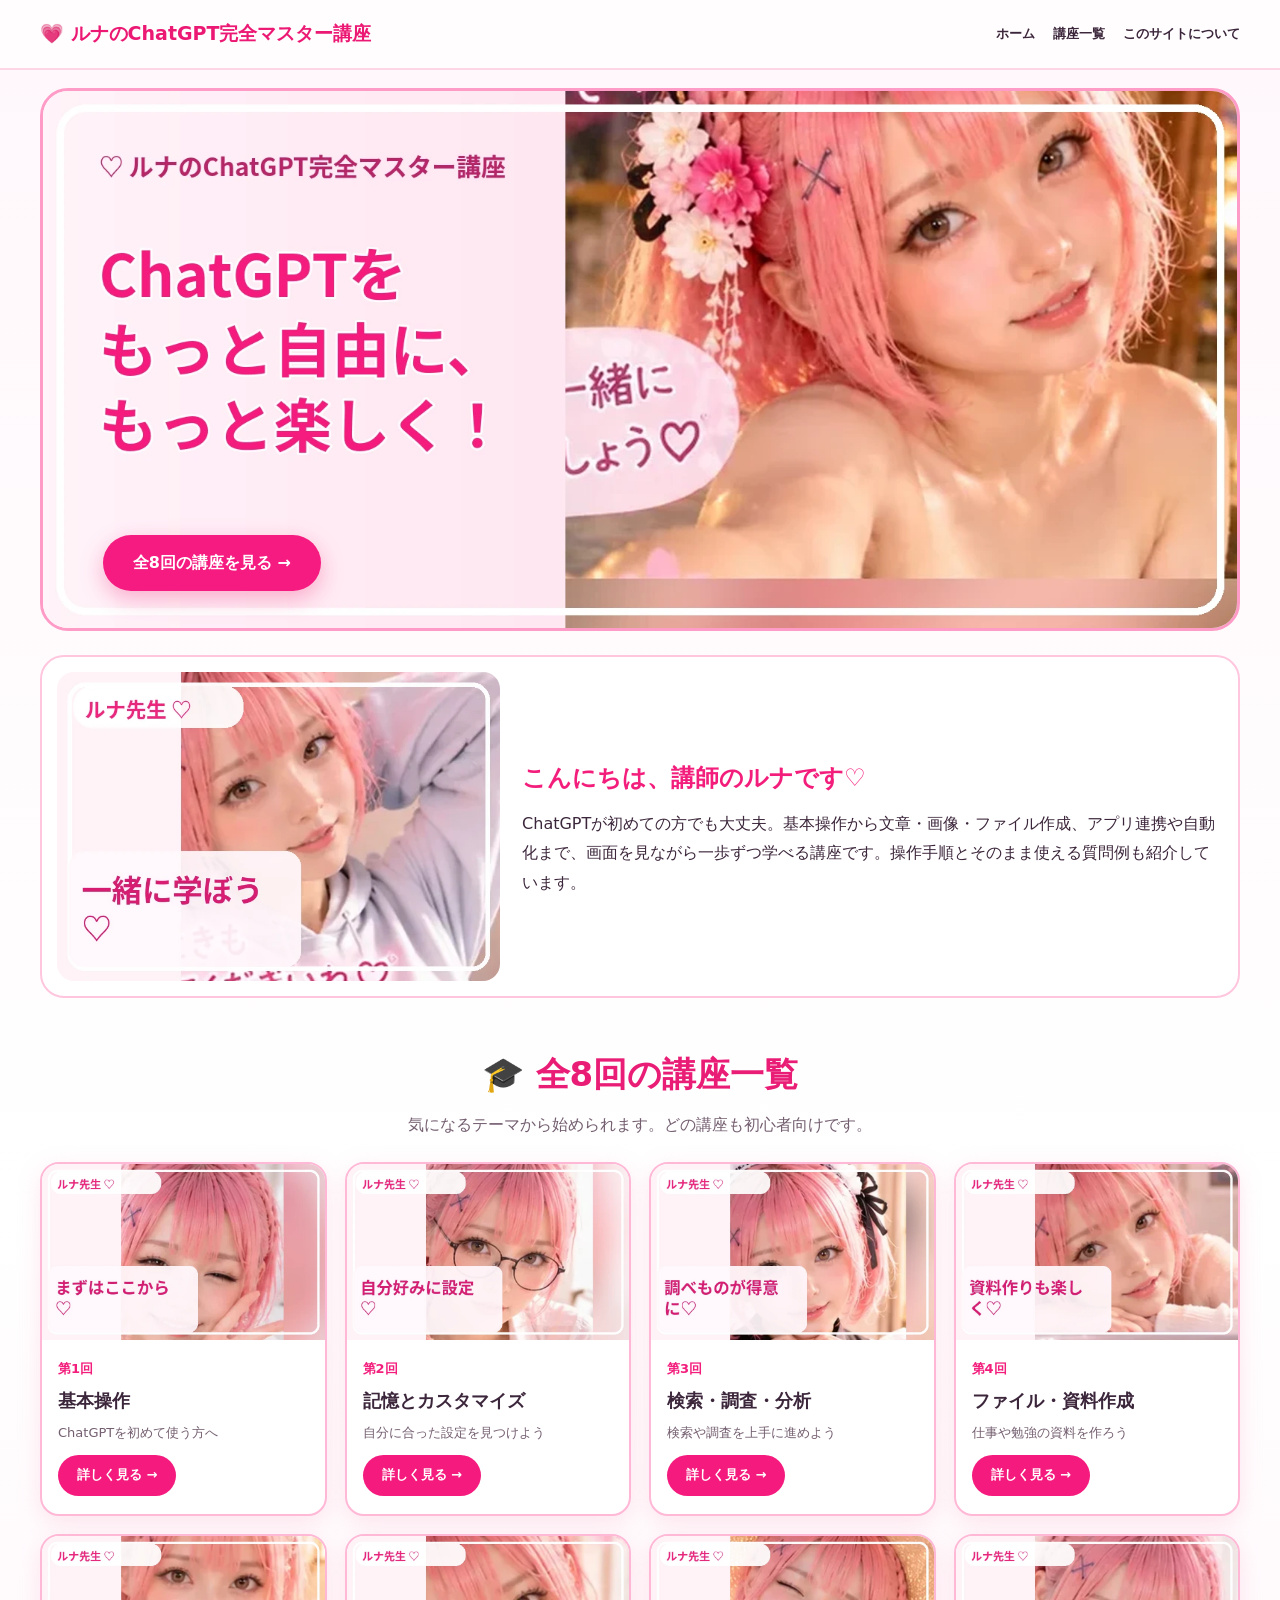
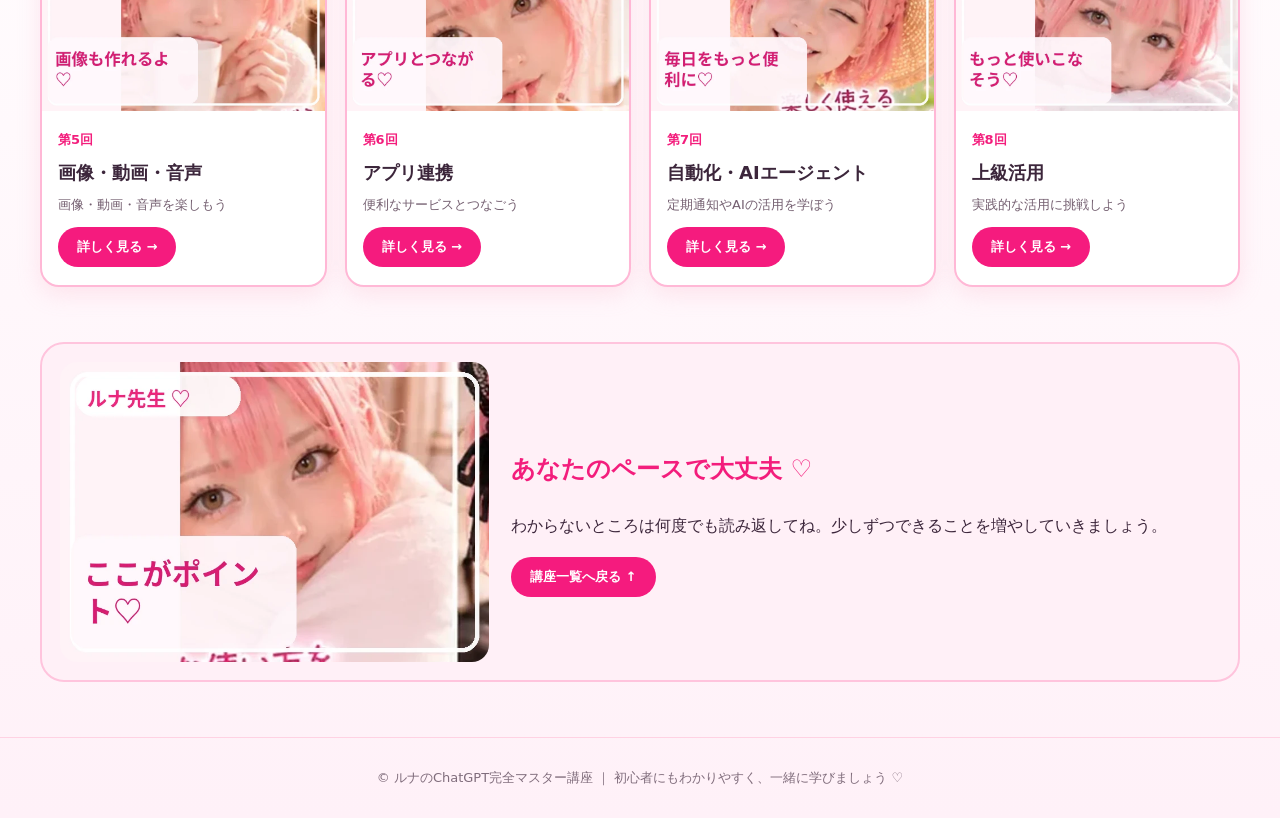
==== commit f521b7fa: "Add files via upload" ====
--- a/index.html
+++ b/index.html
@@ -1,3 +1 @@
-<!DOCTYPE html>
-
-<html lang="ja"><head><meta charset="utf-8"/><meta content="width=device-width, initial-scale=1" name="viewport"/><meta content="#ffedf5" name="theme-color"/><meta content="実写ルナ先生と学ぶChatGPTの使い方。初心者から上級者まで全8回の無料解説講座。" name="description"/><link href="style.css" rel="stylesheet"/><title>ホーム｜ルナのChatGPT完全マスター講座</title></head><body><header class="top"><div class="wrap bar"><a class="brand" href="index.html">💗 ルナのChatGPT完全マスター講座</a><nav><a href="index.html">ホーム</a><a href="index.html#lessons">講座一覧</a><a href="index.html#about">このサイトについて</a></nav></div></header><main><section class="hero wrap"><div class="hero-copy"><span class="kicker">🌸 はじめての方も安心・全8回の無料講座</span><h1>ChatGPTを<br/><em>もっと自由に、<br/>もっと楽しく！</em></h1><p>こんにちは、ルナです💕<br/>質問の仕方から仕事への活用まで、私と一緒に一つずつ覚えていきましょう。</p><a class="primary" href="#lessons">全8回の講座を見る →</a><div class="pills"><span>🔰 初心者歓迎</span><span>📋 実例をコピー</span><span>📱 スマホ対応</span></div></div><div class="hero-photos"><figure class="luna-photo-frame"><img alt="ルナ先生の写真とメッセージ" class="luna-photo-image" loading="eager" src="luna-00-card.webp"/></figure><figure class="luna-photo-frame"><img alt="ルナ先生の写真とメッセージ" class="luna-photo-image" loading="eager" src="luna-01-card.webp"/></figure></div></section><div class="wrap"><section class="welcome" id="about"><div class="welcome-img"><figure class="luna-photo-frame"><img alt="ルナ先生：ゆっくり進めていきましょう♡" class="luna-photo-image" decoding="async" loading="lazy" src="luna-04-card.webp"/></figure></div><div><span class="kicker">WELCOME TO LUNA'S CLASS</span><h2>こんにちは、講師のルナです ♡</h2><p>このサイトでは、ChatGPTの基本から便利な活用方法まで、ホームページをご覧のみなさんに向けて、分かりやすく解説します。難しい言葉はできるだけやさしく説明しますので、気になる講座から自由に読んでくださいね。</p><p>テストや登録は必要ありません。読むだけでも、実際に操作しながらでも大丈夫です。</p></div></section><section class="catalog" id="lessons"><span class="kicker">8 LESSONS</span><h2>🎓 全8回の講座一覧</h2><p>気になる講座を選んでください。すべての回に詳しい手順とコピーできる実例があります。</p><div class="cards"><a class="lesson-card" href="lesson-1.html"><figure class="luna-photo-frame"><img alt="ルナ先生：困ったときも安心してくださいね♡" class="luna-photo-image" loading="lazy" src="luna-09-card.webp"/></figure><div class="card-body"><span class="lesson-num">第1回</span><h3>🌱 基本操作</h3><p>画面の見方・質問のコツ</p><span class="card-link">詳しく読む →</span></div></a><a class="lesson-card" href="lesson-2.html"><figure class="luna-photo-frame"><img alt="ルナ先生：こんにちは♡ 講師のルナです！" class="luna-photo-image" loading="lazy" src="luna-02-card.webp"/></figure><div class="card-body"><span class="lesson-num">第2回</span><h3>🎀 記憶とカスタマイズ</h3><p>自分好みのChatGPTに</p><span class="card-link">詳しく読む →</span></div></a><a class="lesson-card" href="lesson-3.html"><figure class="luna-photo-frame"><img alt="ルナ先生：応用もバッチリです♡" class="luna-photo-image" loading="lazy" src="luna-11-card.webp"/></figure><div class="card-body"><span class="lesson-num">第3回</span><h3>🔎 検索・調査・分析</h3><p>調べる・比較する・確かめる</p><span class="card-link">詳しく読む →</span></div></a><a class="lesson-card" href="lesson-4.html"><figure class="luna-photo-frame"><img alt="ルナ先生：一緒に成長しましょう♡" class="luna-photo-image" loading="lazy" src="luna-08-card.webp"/></figure><div class="card-body"><span class="lesson-num">第4回</span><h3>📁 ファイル・資料作成</h3><p>Excel・Word・PDF・スライド</p><span class="card-link">詳しく読む →</span></div></a><a class="lesson-card" href="lesson-5.html"><figure class="luna-photo-frame"><img alt="ルナ先生：コーヒーでも飲みながらリラックスしてね♡" class="luna-photo-image" loading="lazy" src="luna-05-card.webp"/></figure><div class="card-body"><span class="lesson-num">第5回</span><h3>🎨 画像・動画・音声</h3><p>画像・動画・音声の使い方</p><span class="card-link">詳しく読む →</span></div></a><a class="lesson-card" href="lesson-6.html"><figure class="luna-photo-frame"><img alt="ルナ先生：ここがポイントです" class="luna-photo-image" loading="lazy" src="luna-06-card.webp"/></figure><div class="card-body"><span class="lesson-num">第6回</span><h3>🔗 アプリ連携</h3><p>Googleなどのサービス連携</p><span class="card-link">詳しく読む →</span></div></a><a class="lesson-card" href="lesson-7.html"><figure class="luna-photo-frame"><img alt="ルナ先生：楽しく使えるコツも紹介します♡" class="luna-photo-image" loading="lazy" src="luna-07-card.webp"/></figure><div class="card-body"><span class="lesson-num">第7回</span><h3>⏰ 自動化・AIエージェント</h3><p>通知・定期作業・エージェント</p><span class="card-link">詳しく読む →</span></div></a><a class="lesson-card" href="lesson-8.html"><figure class="luna-photo-frame"><img alt="ルナ先生：いろいろな使い方を一緒に見ていきましょう♡" class="luna-photo-image" loading="lazy" src="luna-10-card.webp"/></figure><div class="card-body"><span class="lesson-num">第8回</span><h3>🚀 上級活用</h3><p>サイト制作・コード・仕事のDX</p><span class="card-link">詳しく読む →</span></div></a></div></section><section class="last"><div><figure class="luna-photo-frame last-face"><img alt="ルナ先生：これからよろしくお願いします♡" class="luna-photo-image" loading="lazy" src="luna-13-card.webp"/></figure></div><div><h2>🌷 あなたのペースで大丈夫</h2><p>最初から順番に読んでも、気になるところだけ読んでもOK。わからない言葉が出てきたら、ChatGPTにそのまま質問してみましょう。</p><a class="primary" href="lesson-1.html">第1回から始める →</a></div></section></div></main><footer><div class="wrap"><strong>💗 ルナのChatGPT完全マスター講座</strong><p>どの回からでも自由に読めます。テスト・ログイン・学習進捗はありません。</p><small>※ 画面や機能、提供条件は変更されることがあります。重要な情報は公式案内でご確認ください。</small></div></footer><script src="app.js"></script></body></html>+<!doctype html><html lang="ja"><head><meta charset="utf-8"><meta name="viewport" content="width=device-width,initial-scale=1"><meta name="theme-color" content="#fff0f7"><meta name="description" content="ルナ先生と学ぶ、初心者向けChatGPTの詳しい使い方講座。"><title>ホーム｜ルナのChatGPT完全マスター講座</title><link rel="stylesheet" href="style.css"></head><body><header class="top"><div class="wrap bar"><a class="brand" href="index.html">💗 ルナのChatGPT完全マスター講座</a><nav><a href="index.html">ホーム</a><a href="index.html#lessons">講座一覧</a><a href="index.html#about">このサイトについて</a></nav></div></header><main class="wrap"><section class="hero"><img src="hero-home.webp" alt="ルナ先生 ChatGPTをもっと自由にもっと楽しく"><a class="hero-action" href="#lessons">全8回の講座を見る →</a></section><section class="intro" id="about"><img src="support-09.webp" alt="ルナ先生からのごあいさつ"><div><h2>こんにちは、講師のルナです♡</h2><p>ChatGPTが初めての方でも大丈夫。基本操作から文章・画像・ファイル作成、アプリ連携や自動化まで、画面を見ながら一歩ずつ学べる講座です。操作手順とそのまま使える質問例も紹介しています。</p></div></section><section id="lessons"><h2 class="section-title">🎓 全8回の講座一覧</h2><p class="lead">気になるテーマから始められます。どの講座も初心者向けです。</p><div class="cards"><a class="lesson-card" href="lesson-1.html"><img src="card-1.webp" alt="ルナ先生と学ぶ第1回 基本操作" loading="lazy"><div class="card-body"><span class="num">第1回</span><h3>基本操作</h3><p>ChatGPTを初めて使う方へ</p><span class="cta">詳しく見る →</span></div></a><a class="lesson-card" href="lesson-2.html"><img src="card-2.webp" alt="ルナ先生と学ぶ第2回 記憶とカスタマイズ" loading="lazy"><div class="card-body"><span class="num">第2回</span><h3>記憶とカスタマイズ</h3><p>自分に合った設定を見つけよう</p><span class="cta">詳しく見る →</span></div></a><a class="lesson-card" href="lesson-3.html"><img src="card-3.webp" alt="ルナ先生と学ぶ第3回 検索・調査・分析" loading="lazy"><div class="card-body"><span class="num">第3回</span><h3>検索・調査・分析</h3><p>検索や調査を上手に進めよう</p><span class="cta">詳しく見る →</span></div></a><a class="lesson-card" href="lesson-4.html"><img src="card-4.webp" alt="ルナ先生と学ぶ第4回 ファイル・資料作成" loading="lazy"><div class="card-body"><span class="num">第4回</span><h3>ファイル・資料作成</h3><p>仕事や勉強の資料を作ろう</p><span class="cta">詳しく見る →</span></div></a><a class="lesson-card" href="lesson-5.html"><img src="card-5.webp" alt="ルナ先生と学ぶ第5回 画像・動画・音声" loading="lazy"><div class="card-body"><span class="num">第5回</span><h3>画像・動画・音声</h3><p>画像・動画・音声を楽しもう</p><span class="cta">詳しく見る →</span></div></a><a class="lesson-card" href="lesson-6.html"><img src="card-6.webp" alt="ルナ先生と学ぶ第6回 アプリ連携" loading="lazy"><div class="card-body"><span class="num">第6回</span><h3>アプリ連携</h3><p>便利なサービスとつなごう</p><span class="cta">詳しく見る →</span></div></a><a class="lesson-card" href="lesson-7.html"><img src="card-7.webp" alt="ルナ先生と学ぶ第7回 自動化・AIエージェント" loading="lazy"><div class="card-body"><span class="num">第7回</span><h3>自動化・AIエージェント</h3><p>定期通知やAIの活用を学ぼう</p><span class="cta">詳しく見る →</span></div></a><a class="lesson-card" href="lesson-8.html"><img src="card-8.webp" alt="ルナ先生と学ぶ第8回 上級活用" loading="lazy"><div class="card-body"><span class="num">第8回</span><h3>上級活用</h3><p>実践的な活用に挑戦しよう</p><span class="cta">詳しく見る →</span></div></a></div></section><section class="closing"><img src="support-10.webp" loading="lazy" alt="ルナ先生からのメッセージ"><div><h2>あなたのペースで大丈夫 ♡</h2><p>わからないところは何度でも読み返してね。少しずつできることを増やしていきましょう。</p><a class="cta" href="#lessons">講座一覧へ戻る ↑</a></div></section></main><footer>© ルナのChatGPT完全マスター講座 ｜ 初心者にもわかりやすく、一緒に学びましょう ♡</footer><script src="app.js"></script></body></html>
--- a/style.css
+++ b/style.css
@@ -1,27 +1,2 @@
-@import url('https://fonts.googleapis.com/css2?family=Noto+Sans+JP:wght@400;500;600;700;800;900&display=swap');
-:root{--pink:#f92e85;--deep:#9b2456;--ink:#452c43;--muted:#79677a;--line:#f5d6e3;--pale:#fff2f8}*{box-sizing:border-box}html{scroll-behavior:smooth}body{margin:0;background:linear-gradient(160deg,#fff 0%,#fff4f9 45%,#fff 100%);color:var(--ink);font-family:'Noto Sans JP',sans-serif;line-height:1.9}a{color:inherit;text-decoration:none}img{display:block;object-fit:cover}.wrap{max-width:1190px;margin:auto;padding:0 24px}.top{position:sticky;top:0;z-index:30;background:#ffffffef;backdrop-filter:blur(12px);border-bottom:1px solid #ffe0eb}.bar{min-height:75px;display:flex;align-items:center;justify-content:space-between;gap:20px}.brand{font-size:19px;font-weight:900;color:var(--pink)}nav{display:flex;gap:22px;font-size:14px;font-weight:700}nav a:hover,.toc a:hover{color:var(--pink)}.kicker{font-size:13px;color:var(--pink);font-weight:900;letter-spacing:.07em}.hero{display:grid;grid-template-columns:46% 54%;align-items:center;gap:16px;min-height:580px;padding-top:35px;padding-bottom:35px}.hero h1{font-size:clamp(38px,4.3vw,66px);line-height:1.3;letter-spacing:-.05em;margin:18px 0;color:#4a2543}.hero h1 em{font-style:normal;color:var(--pink)}.hero-copy>p{font-size:17px}.primary{display:inline-block;background:linear-gradient(110deg,#ff2f87,#f95d9c);color:#fff;font-weight:800;border-radius:100px;padding:13px 28px;margin-top:14px;box-shadow:0 8px 18px #ff85b34d}.primary:hover{filter:brightness(1.06)}.pills{display:flex;flex-wrap:wrap;gap:9px;margin-top:24px}.pills span{background:#fff;border:1px solid var(--line);border-radius:30px;padding:5px 12px;font-size:12px;font-weight:700}.hero-photos{display:grid;grid-template-columns:1.6fr 1fr;gap:10px;height:510px}.hero-main{width:100%;height:100%;border-radius:28px;object-position:center top;box-shadow:0 16px 40px #ec6ca041}.hero-side{display:grid;grid-template-rows:repeat(3,1fr);gap:10px;min-height:0}.hero-side img{height:100%;width:100%;min-height:0;border-radius:20px}.welcome{display:grid;grid-template-columns:250px 1fr;align-items:center;gap:38px;background:#fff;border:1px solid var(--line);padding:25px;border-radius:26px;box-shadow:0 10px 30px #fbb6d027;margin:36px 0 80px}.welcome-img img{width:100%;height:235px;border-radius:20px;object-position:center 20%}.welcome h2,.catalog h2,.last h2{color:var(--deep);font-size:clamp(24px,3vw,36px);line-height:1.5}.welcome p{color:var(--muted)}.catalog{text-align:center;scroll-margin-top:100px}.catalog>p{color:var(--muted)}.cards{display:grid;grid-template-columns:repeat(4,1fr);gap:20px;text-align:left;margin-top:30px}.lesson-card{display:block;background:#fff;border:1px solid var(--line);border-radius:22px;overflow:hidden;box-shadow:0 7px 22px #ec9aba22;transition:transform .2s}.lesson-card:hover{transform:translateY(-5px)}.lesson-card>img{width:100%;height:230px;object-position:center 30%}.card-body{padding:18px}.lesson-num{color:var(--pink);font-weight:900;font-size:13px}.card-body h3{font-size:19px;margin:5px 0}.card-body p{color:var(--muted);font-size:13px;margin:5px 0 13px}.card-link{color:var(--pink);font-weight:900;font-size:13px}.last{display:grid;grid-template-columns:280px 1fr;align-items:center;gap:36px;margin:90px 0;background:#fff0f7;border-radius:28px;padding:25px 45px}.last-face{width:100%;height:255px;border-radius:24px}.last p{color:var(--muted)}footer{background:#fff;border-top:1px solid var(--line);padding:38px 0;margin-top:60px;color:var(--muted);font-size:13px}footer strong{color:var(--pink);font-size:17px}.breadcrumb{font-size:13px;color:var(--muted);margin:28px 0}.lesson-hero{display:grid;grid-template-columns:1fr 1fr;align-items:center;gap:28px;background:linear-gradient(110deg,#fff1f7,#ffe1ef);padding:35px;border-radius:30px;min-height:410px}.lesson-hero h1{font-size:clamp(30px,3.7vw,52px);line-height:1.45;color:var(--deep);margin:15px 0}.lesson-hero p{color:#79576d}.lesson-photo{position:relative;height:350px}.lesson-photo>img:first-child{width:85%;height:100%;border-radius:25px;object-position:center 25%;box-shadow:0 12px 28px #ed78a04d}.lesson-photo .mini-face{position:absolute;right:0;bottom:-10px;width:37%;height:180px;border-radius:22px;border:7px solid #fff}.lesson-layout{display:grid;grid-template-columns:265px minmax(0,1fr);gap:25px;margin-top:45px;align-items:start}.toc{position:sticky;top:95px;background:#fff;border:1px solid var(--line);padding:20px;border-radius:23px}.toc h2{font-size:18px;color:var(--deep)}.toc>a{display:block;padding:10px 0;border-bottom:1px solid #fce8ef;font-size:13px;font-weight:700}.toc-luna{margin-top:25px;text-align:center;background:var(--pale);padding:12px;border-radius:18px}.toc-luna img{width:100%;height:190px;border-radius:14px}.toc-luna p{font-size:12px;color:var(--deep);font-weight:700}.topic-list{display:grid;gap:25px}.topic{display:grid;grid-template-columns:230px minmax(0,1fr);gap:24px;align-items:start;background:#fff;border:1px solid var(--line);border-radius:25px;padding:22px;scroll-margin-top:95px;box-shadow:0 6px 24px #efb4cb26}.topic-photo img{width:100%;height:280px;border-radius:18px;object-position:center 20%}.bubble{background:#ffe5f0;border-radius:16px;padding:12px;text-align:center;font-size:12px;font-weight:800;color:var(--deep);margin-top:12px}.topic-body h2{color:var(--deep);font-size:26px;line-height:1.4;margin:7px 0 15px}.topic-body h3{font-size:17px;margin:24px 0 8px}.topic-body ol{padding-left:23px}.topic-body li{margin:9px 0}.explain{font-size:15px}.prompt{background:#fff5f9;border:1px solid #ffd6e5;padding:16px;border-radius:17px;overflow-wrap:anywhere}.prompt-top{display:flex;justify-content:space-between;align-items:center;gap:10px}.prompt-top strong{font-size:13px}.prompt p{white-space:pre-wrap;font-size:13px}.copy{border:0;border-radius:20px;background:var(--pink);color:#fff;padding:8px 13px;cursor:pointer;font-weight:800;white-space:nowrap}.end-lesson{display:grid;grid-template-columns:200px 1fr;gap:25px;align-items:center;background:#fff0f7;border-radius:24px;padding:20px}.end-lesson img{width:100%;height:210px;border-radius:18px}.end-lesson h2{color:var(--deep)}.page-links{display:flex;justify-content:space-between;gap:15px;flex-wrap:wrap}.page-links a{color:var(--pink);font-weight:800}@media(max-width:950px){.cards{grid-template-columns:repeat(2,1fr)}.lesson-layout{grid-template-columns:1fr}.toc{position:static}.toc-luna{display:none}.hero{grid-template-columns:1fr}.hero-photos{height:420px}.topic{grid-template-columns:200px 1fr}}@media(max-width:620px){.wrap{padding-left:15px;padding-right:15px}.bar{display:block;padding-top:10px;padding-bottom:10px}.brand{font-size:15px}nav{font-size:11px;gap:13px;flex-wrap:wrap}.hero{padding-top:25px}.hero h1{font-size:39px}.hero-photos{height:330px}.cards{gap:12px}.lesson-card>img{height:165px}.card-body{padding:12px}.card-body h3{font-size:15px}.welcome,.last{grid-template-columns:1fr;padding:18px;gap:15px}.welcome-img img{height:240px}.last-face{height:230px}.lesson-hero{grid-template-columns:1fr;padding:20px}.lesson-photo{height:300px}.topic{grid-template-columns:1fr;padding:16px}.topic-photo img{height:300px}.topic-body h2{font-size:23px}.end-lesson{grid-template-columns:1fr}.end-lesson img{height:230px}}
 
-
-/* 2026 bright, large-photo redesign */
-:root{--pink:#f33487;--deep:#9e2b62;--ink:#4a2c41;--muted:#76616f;--line:#f6d2e1}
-body{background:linear-gradient(165deg,#fff 0%,#fff3f8 48%,#fff 100%)!important;color:var(--ink)!important}
-.top{background:#fffafdee!important}.hero{grid-template-columns:minmax(0,.9fr) minmax(0,1.1fr);gap:36px;min-height:0;padding-block:50px}
-.hero-photos{display:grid;grid-template-columns:1fr 1fr;gap:16px;height:auto;align-items:stretch}
-.hero-photos .luna-photo-frame{margin:0;min-width:0}
-.luna-photo-frame{margin:0;width:100%;overflow:hidden;border-radius:22px;background:#ffe5f0;box-shadow:0 10px 25px #ed98b33d}
-.luna-photo-image{display:block;width:100%;height:auto!important;aspect-ratio:18/23;object-fit:contain!important;object-position:center!important}
-.hero-photos .luna-photo-image{width:100%;height:auto!important}
-.cards{grid-template-columns:repeat(4,minmax(0,1fr));gap:20px}
-.lesson-card{background:#fff!important;border:1px solid #f8d6e5!important}
-.lesson-card>.luna-photo-frame{border-radius:20px 20px 0 0;box-shadow:none}
-.lesson-card .luna-photo-image{aspect-ratio:18/23;width:100%;height:auto!important}
-.welcome-img .luna-photo-image,.last .luna-photo-image,.toc-luna .luna-photo-image,.end-lesson .luna-photo-image,.topic-photo .luna-photo-image{height:auto!important;aspect-ratio:18/23}
-.welcome{grid-template-columns:minmax(260px,340px) 1fr}.last{grid-template-columns:minmax(260px,360px) 1fr}
-.lesson-photo{height:auto;display:grid;grid-template-columns:1fr 1fr;gap:14px;align-items:start}
-.lesson-photo>.luna-photo-frame:first-child,.lesson-photo>.luna-photo-frame.mini-face{position:static;width:100%;height:auto;border:0}
-.lesson-hero{grid-template-columns:minmax(0,1fr) minmax(0,1fr);gap:32px}
-.topic{grid-template-columns:minmax(260px,340px) minmax(0,1fr)}.topic-photo img{width:100%;height:auto!important}
-.topic .bubble{font-size:14px}
-@media(max-width:950px){.hero{grid-template-columns:1fr}.hero-photos{max-width:780px}.cards{grid-template-columns:repeat(2,minmax(0,1fr))}.lesson-layout{grid-template-columns:1fr}.toc{position:static}.toc-luna{display:none}.topic{grid-template-columns:minmax(210px,.75fr) 1fr}}
-@media(max-width:620px){.wrap{padding-inline:16px}.bar{display:flex;flex-direction:column;align-items:stretch;padding-block:12px;gap:6px}.brand{font-size:16px}nav{gap:10px;flex-wrap:wrap;font-size:12px}.hero{display:flex;flex-direction:column;gap:22px;padding-block:25px}.hero h1{font-size:clamp(34px,9vw,46px)}.hero-photos{width:100%;gap:10px;grid-template-columns:1fr 1fr}.hero-photos .luna-photo-frame{border-radius:16px}.cards{grid-template-columns:repeat(2,minmax(0,1fr));gap:12px}.card-body{padding:13px}.card-body h3{font-size:16px;overflow-wrap:anywhere}.card-body p{font-size:12px}.welcome,.last{grid-template-columns:1fr;padding:18px}.welcome-img{max-width:380px;margin:auto}.lesson-hero{grid-template-columns:1fr;padding:18px}.lesson-photo{grid-template-columns:1fr 1fr;gap:10px}.lesson-layout{margin-top:25px}.topic{grid-template-columns:1fr;padding:16px}.topic-photo{max-width:480px;width:100%;margin:auto}.end-lesson{grid-template-columns:1fr}.end-lesson .luna-photo-frame{max-width:360px;margin:auto}}
-@media(max-width:360px){.cards{grid-template-columns:1fr}.hero-photos{grid-template-columns:1fr 1fr}}
+:root{--pink:#f31d7c;--ink:#3c263b;--muted:#745f70;--line:#ffb7d4}*{box-sizing:border-box}html{scroll-behavior:smooth}body{margin:0;background:linear-gradient(180deg,#fff7fb,#fff,#fff1f8);font-family:system-ui,"Noto Sans JP",sans-serif;color:var(--ink);line-height:1.85}a{text-decoration:none;color:inherit}img{display:block;width:100%;height:auto}button{cursor:pointer}.wrap{width:min(1200px,calc(100% - 36px));margin:auto}.top{position:sticky;top:0;z-index:20;background:#fffdfef2;border-bottom:2px solid #ffd6e6;backdrop-filter:blur(10px)}.bar{display:flex;justify-content:space-between;align-items:center;min-height:68px;gap:16px}.brand{font-size:clamp(14px,1.6vw,19px);font-weight:900;color:#ec1974}nav{display:flex;gap:18px;flex-wrap:wrap;font-size:13px;font-weight:800}nav a:hover{color:var(--pink)}.hero{margin-top:18px;position:relative;border:3px solid #ff9bc7;border-radius:28px;overflow:hidden;background:#ffe7f2}.hero img{width:100%;height:auto}.hero-action{position:absolute;left:5%;bottom:7%;background:#f51b80;color:#fff;padding:13px 30px;border-radius:30px;font-weight:900;box-shadow:0 8px 22px #f24a8a66}.section-title{text-align:center;color:#e91c76;font-size:clamp(24px,3vw,34px);margin:45px 0 4px}.lead{text-align:center;color:var(--muted);margin:0 0 22px}.intro{display:grid;grid-template-columns:38% 1fr;gap:22px;align-items:center;background:#fff;border:2px solid #ffc6de;border-radius:24px;padding:15px;margin-top:24px}.intro img{border-radius:17px}.intro h2{color:var(--pink);margin:0 0 8px}.intro p{margin:0}.cards{display:grid;grid-template-columns:repeat(4,minmax(0,1fr));gap:18px}.lesson-card{background:#fff;border:2px solid #ffb8d6;border-radius:19px;overflow:hidden;box-shadow:0 7px 22px #f7afc94a;transition:transform .2s}.lesson-card:hover{transform:translateY(-5px)}.lesson-card img{width:100%;aspect-ratio:900/560;object-fit:cover}.card-body{padding:13px 16px 18px}.num{color:#f31d7c;font-size:13px;font-weight:900}.card-body h3{margin:2px 0 4px;font-size:18px}.card-body p{font-size:13px;color:var(--muted);margin:0 0 10px}.cta{display:inline-block;background:#f51b7e;color:#fff;font-weight:800;border-radius:30px;padding:8px 19px;font-size:13px}.closing{margin:55px auto;background:#fff0f7;border:2px solid #ffc4dd;border-radius:24px;padding:18px;display:grid;grid-template-columns:37% 1fr;gap:22px;align-items:center}.closing img{border-radius:17px}.closing h2{color:var(--pink)}footer{border-top:1px solid #ffd2e3;text-align:center;padding:28px;color:#806d7c;font-size:13px}.breadcrumb{margin:20px 0;color:#9b5378;font-size:13px}.lesson-hero{border:3px solid #ffafd2;border-radius:26px;overflow:hidden;background:#ffe6f1}.lesson-hero img{width:100%;height:auto}.lesson-intro{text-align:center;padding:24px 0}.lesson-intro h1{color:#e71c78;font-size:clamp(25px,3vw,38px);margin:0}.lesson-intro p{color:var(--muted)}.lesson-layout{display:grid;grid-template-columns:220px minmax(0,1fr);gap:22px;align-items:start}.toc{position:sticky;top:85px;background:#fff;border:2px solid #ffd3e5;border-radius:20px;padding:18px}.toc h2{font-size:17px;color:#e91e77}.toc a{display:block;border-bottom:1px solid #ffe5ef;padding:10px 0;font-size:13px}.topics{display:grid;gap:22px}.topic{scroll-margin-top:90px;background:#fff;border:2px solid #ffd4e5;border-radius:23px;padding:23px;overflow:hidden}.topic-photo{width:100%;max-width:680px;margin:0 auto 18px}.topic-photo img{border-radius:18px;border:2px solid #ffc2dd;aspect-ratio:760/530;object-fit:cover}.topic-body h2{color:#e91d78;font-size:clamp(22px,2.5vw,30px)}.topic-body h3{color:#ad346b}.topic-body p,.topic-body li{overflow-wrap:anywhere}.topic-body ol{padding-left:24px}.prompt{background:#fff2f8;border:1px solid #ffc7dd;border-radius:16px;padding:14px;margin:15px 0}.prompt-top{display:flex;justify-content:space-between;gap:12px;align-items:center}.prompt p{white-space:pre-wrap;overflow-wrap:anywhere}.copy{border:0;background:#f31d7c;color:#fff;border-radius:18px;padding:8px 13px;font-weight:800}.next{margin:30px 0;padding:24px;border-radius:22px;background:#ffe8f2;display:flex;justify-content:space-between;gap:14px;flex-wrap:wrap}.next a{color:#e91d78;font-weight:900}.mini{font-size:13px;color:var(--muted)}@media(max-width:900px){.cards{grid-template-columns:repeat(2,1fr)}.lesson-layout{grid-template-columns:1fr}.toc{position:static}.hero-action{font-size:12px;padding:9px 17px}}@media(max-width:550px){.wrap{width:min(100% - 22px,1200px)}.bar{flex-direction:column;align-items:flex-start;padding:9px 0;gap:5px}nav{font-size:11px;gap:12px}.hero{margin-top:12px;border-radius:16px}.hero img{min-height:280px;object-fit:cover;object-position:36% center}.hero-action{bottom:4%;left:4%;font-size:11px;padding:8px 12px}.intro,.closing{grid-template-columns:1fr}.cards{gap:10px}.card-body{padding:9px}.card-body h3{font-size:15px}.card-body p{font-size:12px}.lesson-card img{aspect-ratio:900/560}.topic{padding:14px}.topic-photo img{border-radius:12px}.lesson-hero{border-radius:16px}.lesson-hero img{min-height:245px;object-fit:cover;object-position:35% center}.section-title{margin-top:28px}.cta{padding:7px 11px;font-size:12px}}
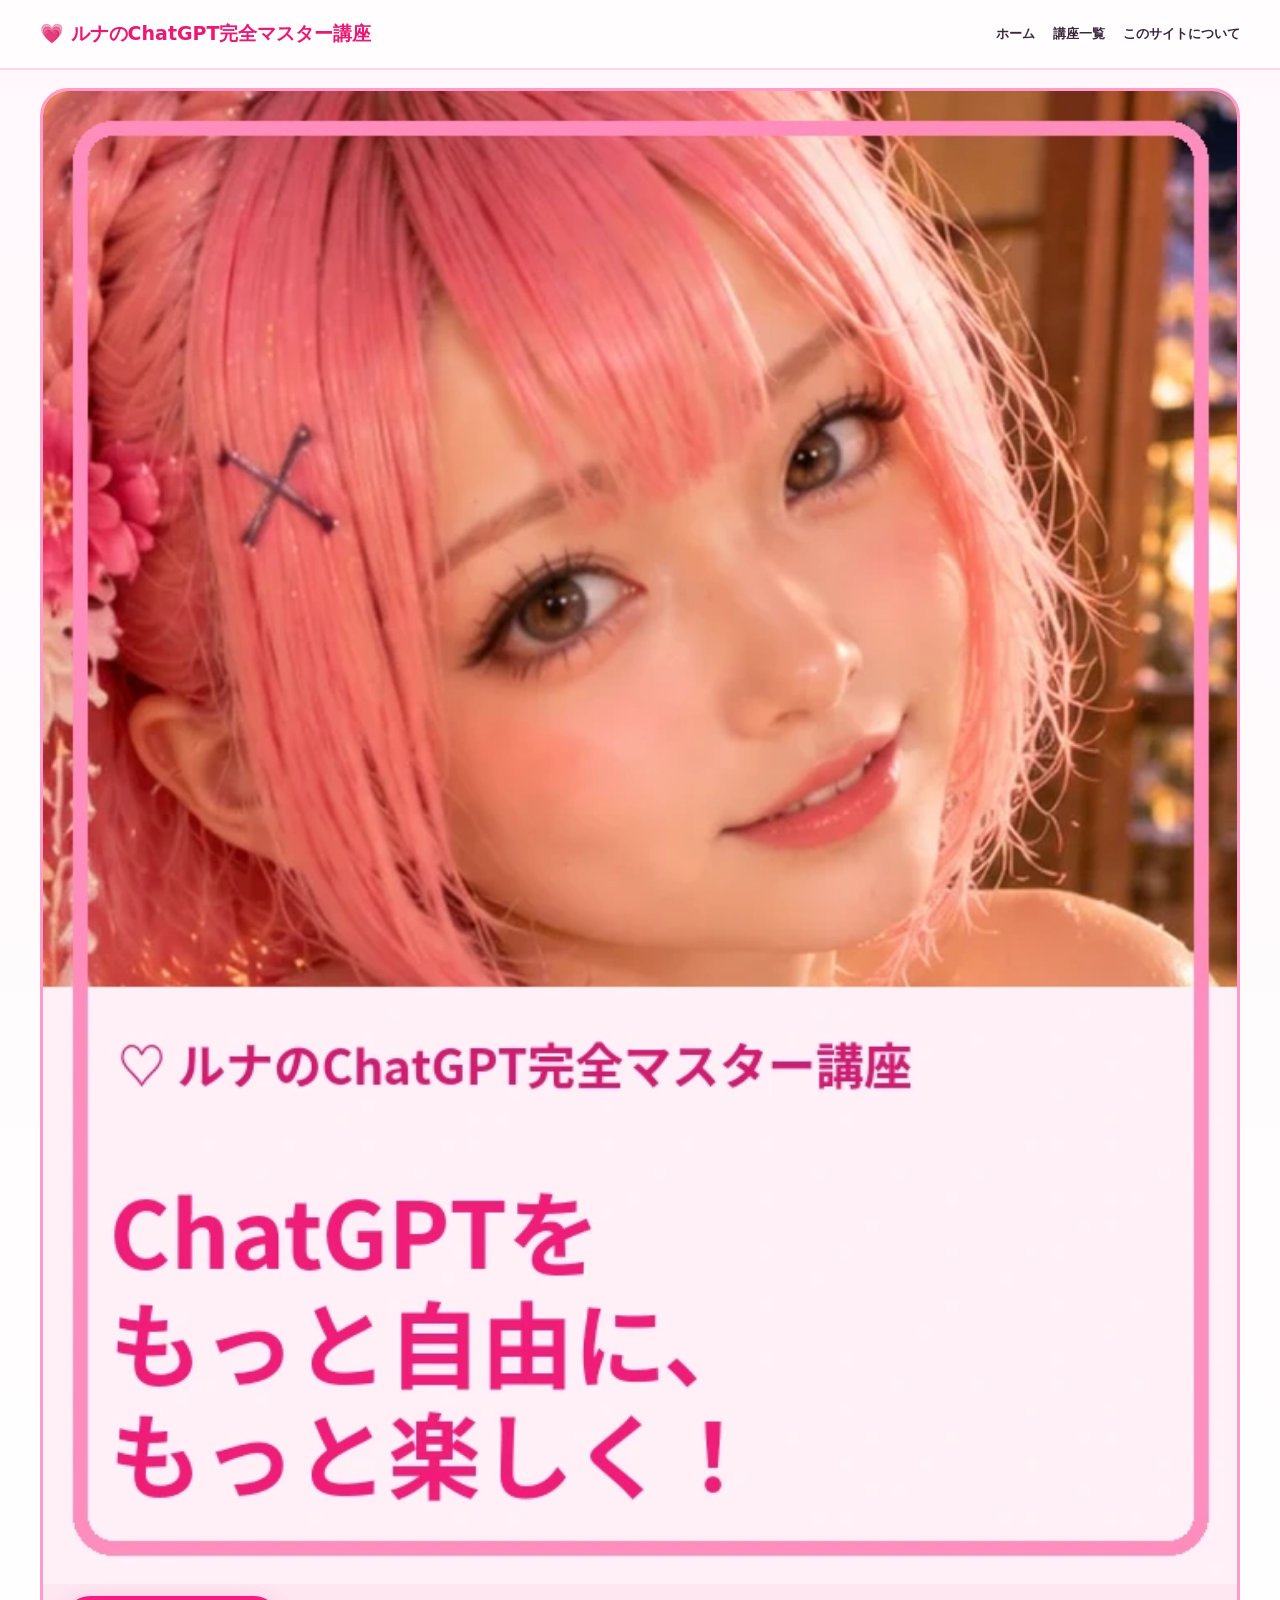
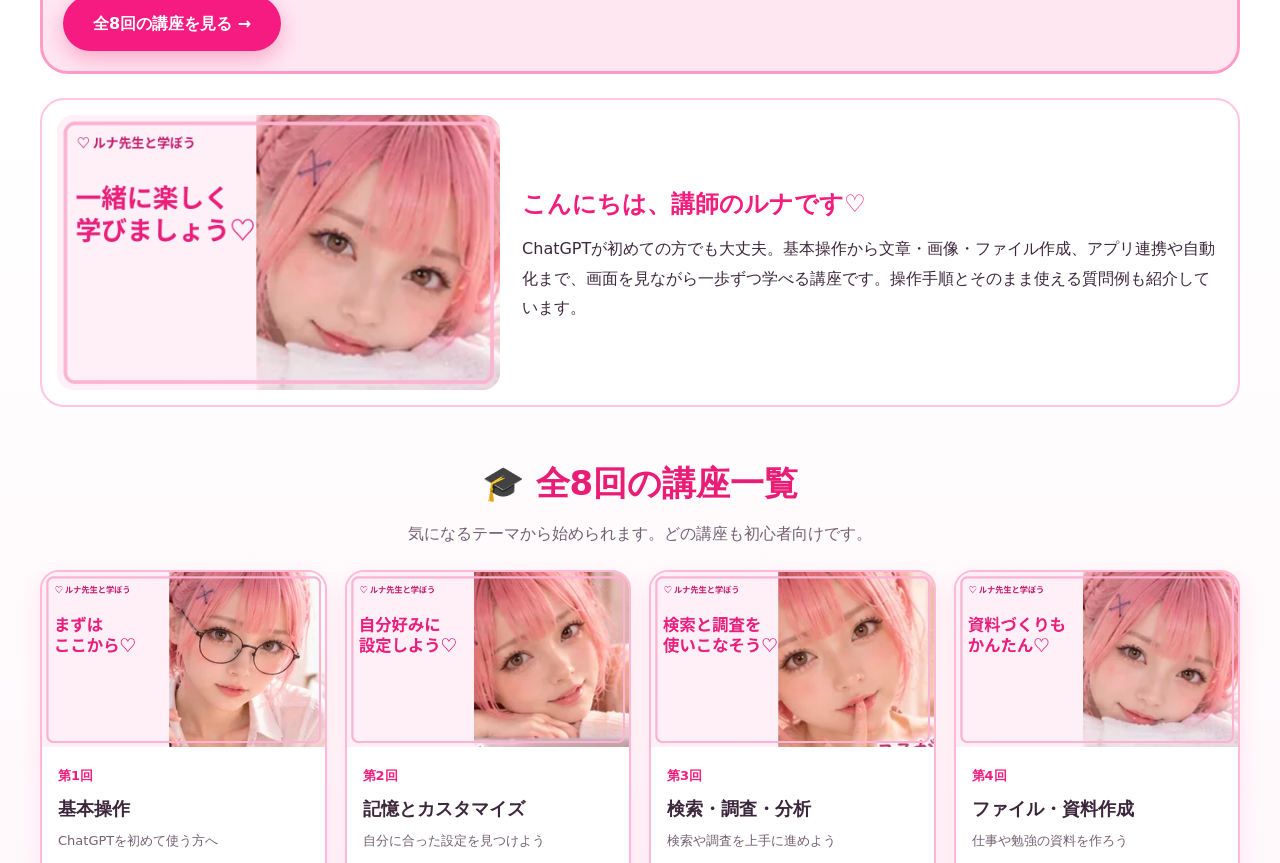
==== commit bdb0d509: "Add files via upload" ====
--- a/index.html
+++ b/index.html
@@ -1 +1 @@
-<!doctype html><html lang="ja"><head><meta charset="utf-8"><meta name="viewport" content="width=device-width,initial-scale=1"><meta name="theme-color" content="#fff0f7"><meta name="description" content="ルナ先生と学ぶ、初心者向けChatGPTの詳しい使い方講座。"><title>ホーム｜ルナのChatGPT完全マスター講座</title><link rel="stylesheet" href="style.css"></head><body><header class="top"><div class="wrap bar"><a class="brand" href="index.html">💗 ルナのChatGPT完全マスター講座</a><nav><a href="index.html">ホーム</a><a href="index.html#lessons">講座一覧</a><a href="index.html#about">このサイトについて</a></nav></div></header><main class="wrap"><section class="hero"><img src="hero-home.webp" alt="ルナ先生 ChatGPTをもっと自由にもっと楽しく"><a class="hero-action" href="#lessons">全8回の講座を見る →</a></section><section class="intro" id="about"><img src="support-09.webp" alt="ルナ先生からのごあいさつ"><div><h2>こんにちは、講師のルナです♡</h2><p>ChatGPTが初めての方でも大丈夫。基本操作から文章・画像・ファイル作成、アプリ連携や自動化まで、画面を見ながら一歩ずつ学べる講座です。操作手順とそのまま使える質問例も紹介しています。</p></div></section><section id="lessons"><h2 class="section-title">🎓 全8回の講座一覧</h2><p class="lead">気になるテーマから始められます。どの講座も初心者向けです。</p><div class="cards"><a class="lesson-card" href="lesson-1.html"><img src="card-1.webp" alt="ルナ先生と学ぶ第1回 基本操作" loading="lazy"><div class="card-body"><span class="num">第1回</span><h3>基本操作</h3><p>ChatGPTを初めて使う方へ</p><span class="cta">詳しく見る →</span></div></a><a class="lesson-card" href="lesson-2.html"><img src="card-2.webp" alt="ルナ先生と学ぶ第2回 記憶とカスタマイズ" loading="lazy"><div class="card-body"><span class="num">第2回</span><h3>記憶とカスタマイズ</h3><p>自分に合った設定を見つけよう</p><span class="cta">詳しく見る →</span></div></a><a class="lesson-card" href="lesson-3.html"><img src="card-3.webp" alt="ルナ先生と学ぶ第3回 検索・調査・分析" loading="lazy"><div class="card-body"><span class="num">第3回</span><h3>検索・調査・分析</h3><p>検索や調査を上手に進めよう</p><span class="cta">詳しく見る →</span></div></a><a class="lesson-card" href="lesson-4.html"><img src="card-4.webp" alt="ルナ先生と学ぶ第4回 ファイル・資料作成" loading="lazy"><div class="card-body"><span class="num">第4回</span><h3>ファイル・資料作成</h3><p>仕事や勉強の資料を作ろう</p><span class="cta">詳しく見る →</span></div></a><a class="lesson-card" href="lesson-5.html"><img src="card-5.webp" alt="ルナ先生と学ぶ第5回 画像・動画・音声" loading="lazy"><div class="card-body"><span class="num">第5回</span><h3>画像・動画・音声</h3><p>画像・動画・音声を楽しもう</p><span class="cta">詳しく見る →</span></div></a><a class="lesson-card" href="lesson-6.html"><img src="card-6.webp" alt="ルナ先生と学ぶ第6回 アプリ連携" loading="lazy"><div class="card-body"><span class="num">第6回</span><h3>アプリ連携</h3><p>便利なサービスとつなごう</p><span class="cta">詳しく見る →</span></div></a><a class="lesson-card" href="lesson-7.html"><img src="card-7.webp" alt="ルナ先生と学ぶ第7回 自動化・AIエージェント" loading="lazy"><div class="card-body"><span class="num">第7回</span><h3>自動化・AIエージェント</h3><p>定期通知やAIの活用を学ぼう</p><span class="cta">詳しく見る →</span></div></a><a class="lesson-card" href="lesson-8.html"><img src="card-8.webp" alt="ルナ先生と学ぶ第8回 上級活用" loading="lazy"><div class="card-body"><span class="num">第8回</span><h3>上級活用</h3><p>実践的な活用に挑戦しよう</p><span class="cta">詳しく見る →</span></div></a></div></section><section class="closing"><img src="support-10.webp" loading="lazy" alt="ルナ先生からのメッセージ"><div><h2>あなたのペースで大丈夫 ♡</h2><p>わからないところは何度でも読み返してね。少しずつできることを増やしていきましょう。</p><a class="cta" href="#lessons">講座一覧へ戻る ↑</a></div></section></main><footer>© ルナのChatGPT完全マスター講座 ｜ 初心者にもわかりやすく、一緒に学びましょう ♡</footer><script src="app.js"></script></body></html>+<!doctype html><html lang="ja"><head><meta charset="utf-8"><meta name="viewport" content="width=device-width,initial-scale=1"><meta name="theme-color" content="#fff0f7"><meta name="description" content="ルナ先生と学ぶ、初心者向けChatGPTの詳しい使い方講座。"><title>ホーム｜ルナのChatGPT完全マスター講座</title><link rel="stylesheet" href="style.css"></head><body><header class="top"><div class="wrap bar"><a class="brand" href="index.html">💗 ルナのChatGPT完全マスター講座</a><nav><a href="index.html">ホーム</a><a href="index.html#lessons">講座一覧</a><a href="index.html#about">このサイトについて</a></nav></div></header><main class="wrap"><section class="hero"><picture><source media="(max-width: 700px)" srcset="hero-home-mobile.webp"><img src="hero-home.webp" alt="ルナ先生 ChatGPTをもっと自由にもっと楽しく"></picture><a class="hero-action" href="#lessons">全8回の講座を見る →</a></section><section class="intro" id="about"><img src="support-09.webp" alt="ルナ先生からのごあいさつ"><div><h2>こんにちは、講師のルナです♡</h2><p>ChatGPTが初めての方でも大丈夫。基本操作から文章・画像・ファイル作成、アプリ連携や自動化まで、画面を見ながら一歩ずつ学べる講座です。操作手順とそのまま使える質問例も紹介しています。</p></div></section><section id="lessons"><h2 class="section-title">🎓 全8回の講座一覧</h2><p class="lead">気になるテーマから始められます。どの講座も初心者向けです。</p><div class="cards"><a class="lesson-card" href="lesson-1.html"><img src="card-1.webp" alt="ルナ先生と学ぶ第1回 基本操作" loading="lazy"><div class="card-body"><span class="num">第1回</span><h3>基本操作</h3><p>ChatGPTを初めて使う方へ</p><span class="cta">詳しく見る →</span></div></a><a class="lesson-card" href="lesson-2.html"><img src="card-2.webp" alt="ルナ先生と学ぶ第2回 記憶とカスタマイズ" loading="lazy"><div class="card-body"><span class="num">第2回</span><h3>記憶とカスタマイズ</h3><p>自分に合った設定を見つけよう</p><span class="cta">詳しく見る →</span></div></a><a class="lesson-card" href="lesson-3.html"><img src="card-3.webp" alt="ルナ先生と学ぶ第3回 検索・調査・分析" loading="lazy"><div class="card-body"><span class="num">第3回</span><h3>検索・調査・分析</h3><p>検索や調査を上手に進めよう</p><span class="cta">詳しく見る →</span></div></a><a class="lesson-card" href="lesson-4.html"><img src="card-4.webp" alt="ルナ先生と学ぶ第4回 ファイル・資料作成" loading="lazy"><div class="card-body"><span class="num">第4回</span><h3>ファイル・資料作成</h3><p>仕事や勉強の資料を作ろう</p><span class="cta">詳しく見る →</span></div></a><a class="lesson-card" href="lesson-5.html"><img src="card-5.webp" alt="ルナ先生と学ぶ第5回 画像・動画・音声" loading="lazy"><div class="card-body"><span class="num">第5回</span><h3>画像・動画・音声</h3><p>画像・動画・音声を楽しもう</p><span class="cta">詳しく見る →</span></div></a><a class="lesson-card" href="lesson-6.html"><img src="card-6.webp" alt="ルナ先生と学ぶ第6回 アプリ連携" loading="lazy"><div class="card-body"><span class="num">第6回</span><h3>アプリ連携</h3><p>便利なサービスとつなごう</p><span class="cta">詳しく見る →</span></div></a><a class="lesson-card" href="lesson-7.html"><img src="card-7.webp" alt="ルナ先生と学ぶ第7回 自動化・AIエージェント" loading="lazy"><div class="card-body"><span class="num">第7回</span><h3>自動化・AIエージェント</h3><p>定期通知やAIの活用を学ぼう</p><span class="cta">詳しく見る →</span></div></a><a class="lesson-card" href="lesson-8.html"><img src="card-8.webp" alt="ルナ先生と学ぶ第8回 上級活用" loading="lazy"><div class="card-body"><span class="num">第8回</span><h3>上級活用</h3><p>実践的な活用に挑戦しよう</p><span class="cta">詳しく見る →</span></div></a></div></section><section class="closing"><img src="support-10.webp" loading="lazy" alt="ルナ先生からのメッセージ"><div><h2>あなたのペースで大丈夫 ♡</h2><p>わからないところは何度でも読み返してね。少しずつできることを増やしていきましょう。</p><a class="cta" href="#lessons">講座一覧へ戻る ↑</a></div></section></main><footer>© ルナのChatGPT完全マスター講座 ｜ 初心者にもわかりやすく、一緒に学びましょう ♡</footer><script src="app.js"></script></body></html>
--- a/style.css
+++ b/style.css
@@ -1,2 +1,10 @@
 
 :root{--pink:#f31d7c;--ink:#3c263b;--muted:#745f70;--line:#ffb7d4}*{box-sizing:border-box}html{scroll-behavior:smooth}body{margin:0;background:linear-gradient(180deg,#fff7fb,#fff,#fff1f8);font-family:system-ui,"Noto Sans JP",sans-serif;color:var(--ink);line-height:1.85}a{text-decoration:none;color:inherit}img{display:block;width:100%;height:auto}button{cursor:pointer}.wrap{width:min(1200px,calc(100% - 36px));margin:auto}.top{position:sticky;top:0;z-index:20;background:#fffdfef2;border-bottom:2px solid #ffd6e6;backdrop-filter:blur(10px)}.bar{display:flex;justify-content:space-between;align-items:center;min-height:68px;gap:16px}.brand{font-size:clamp(14px,1.6vw,19px);font-weight:900;color:#ec1974}nav{display:flex;gap:18px;flex-wrap:wrap;font-size:13px;font-weight:800}nav a:hover{color:var(--pink)}.hero{margin-top:18px;position:relative;border:3px solid #ff9bc7;border-radius:28px;overflow:hidden;background:#ffe7f2}.hero img{width:100%;height:auto}.hero-action{position:absolute;left:5%;bottom:7%;background:#f51b80;color:#fff;padding:13px 30px;border-radius:30px;font-weight:900;box-shadow:0 8px 22px #f24a8a66}.section-title{text-align:center;color:#e91c76;font-size:clamp(24px,3vw,34px);margin:45px 0 4px}.lead{text-align:center;color:var(--muted);margin:0 0 22px}.intro{display:grid;grid-template-columns:38% 1fr;gap:22px;align-items:center;background:#fff;border:2px solid #ffc6de;border-radius:24px;padding:15px;margin-top:24px}.intro img{border-radius:17px}.intro h2{color:var(--pink);margin:0 0 8px}.intro p{margin:0}.cards{display:grid;grid-template-columns:repeat(4,minmax(0,1fr));gap:18px}.lesson-card{background:#fff;border:2px solid #ffb8d6;border-radius:19px;overflow:hidden;box-shadow:0 7px 22px #f7afc94a;transition:transform .2s}.lesson-card:hover{transform:translateY(-5px)}.lesson-card img{width:100%;aspect-ratio:900/560;object-fit:cover}.card-body{padding:13px 16px 18px}.num{color:#f31d7c;font-size:13px;font-weight:900}.card-body h3{margin:2px 0 4px;font-size:18px}.card-body p{font-size:13px;color:var(--muted);margin:0 0 10px}.cta{display:inline-block;background:#f51b7e;color:#fff;font-weight:800;border-radius:30px;padding:8px 19px;font-size:13px}.closing{margin:55px auto;background:#fff0f7;border:2px solid #ffc4dd;border-radius:24px;padding:18px;display:grid;grid-template-columns:37% 1fr;gap:22px;align-items:center}.closing img{border-radius:17px}.closing h2{color:var(--pink)}footer{border-top:1px solid #ffd2e3;text-align:center;padding:28px;color:#806d7c;font-size:13px}.breadcrumb{margin:20px 0;color:#9b5378;font-size:13px}.lesson-hero{border:3px solid #ffafd2;border-radius:26px;overflow:hidden;background:#ffe6f1}.lesson-hero img{width:100%;height:auto}.lesson-intro{text-align:center;padding:24px 0}.lesson-intro h1{color:#e71c78;font-size:clamp(25px,3vw,38px);margin:0}.lesson-intro p{color:var(--muted)}.lesson-layout{display:grid;grid-template-columns:220px minmax(0,1fr);gap:22px;align-items:start}.toc{position:sticky;top:85px;background:#fff;border:2px solid #ffd3e5;border-radius:20px;padding:18px}.toc h2{font-size:17px;color:#e91e77}.toc a{display:block;border-bottom:1px solid #ffe5ef;padding:10px 0;font-size:13px}.topics{display:grid;gap:22px}.topic{scroll-margin-top:90px;background:#fff;border:2px solid #ffd4e5;border-radius:23px;padding:23px;overflow:hidden}.topic-photo{width:100%;max-width:680px;margin:0 auto 18px}.topic-photo img{border-radius:18px;border:2px solid #ffc2dd;aspect-ratio:760/530;object-fit:cover}.topic-body h2{color:#e91d78;font-size:clamp(22px,2.5vw,30px)}.topic-body h3{color:#ad346b}.topic-body p,.topic-body li{overflow-wrap:anywhere}.topic-body ol{padding-left:24px}.prompt{background:#fff2f8;border:1px solid #ffc7dd;border-radius:16px;padding:14px;margin:15px 0}.prompt-top{display:flex;justify-content:space-between;gap:12px;align-items:center}.prompt p{white-space:pre-wrap;overflow-wrap:anywhere}.copy{border:0;background:#f31d7c;color:#fff;border-radius:18px;padding:8px 13px;font-weight:800}.next{margin:30px 0;padding:24px;border-radius:22px;background:#ffe8f2;display:flex;justify-content:space-between;gap:14px;flex-wrap:wrap}.next a{color:#e91d78;font-weight:900}.mini{font-size:13px;color:var(--muted)}@media(max-width:900px){.cards{grid-template-columns:repeat(2,1fr)}.lesson-layout{grid-template-columns:1fr}.toc{position:static}.hero-action{font-size:12px;padding:9px 17px}}@media(max-width:550px){.wrap{width:min(100% - 22px,1200px)}.bar{flex-direction:column;align-items:flex-start;padding:9px 0;gap:5px}nav{font-size:11px;gap:12px}.hero{margin-top:12px;border-radius:16px}.hero img{min-height:280px;object-fit:cover;object-position:36% center}.hero-action{bottom:4%;left:4%;font-size:11px;padding:8px 12px}.intro,.closing{grid-template-columns:1fr}.cards{gap:10px}.card-body{padding:9px}.card-body h3{font-size:15px}.card-body p{font-size:12px}.lesson-card img{aspect-ratio:900/560}.topic{padding:14px}.topic-photo img{border-radius:12px}.lesson-hero{border-radius:16px}.lesson-hero img{min-height:245px;object-fit:cover;object-position:35% center}.section-title{margin-top:28px}.cta{padding:7px 11px;font-size:12px}}
+
+/* 2026-10: responsive photos with embedded text; never crop */
+.hero img,.lesson-hero img,.lesson-card img,.intro img,.closing img,.topic-photo img{width:100%!important;height:auto!important;min-height:0!important;max-height:none!important;aspect-ratio:auto!important;object-fit:contain!important;object-position:center!important}
+.hero picture,.lesson-hero picture{display:block;width:100%}
+.hero-action{position:static;display:inline-flex;margin:12px 20px 20px}
+.hero,.lesson-hero{overflow:hidden}
+@media(max-width:700px){.wrap{width:calc(100% - 24px)}.cards{grid-template-columns:1fr!important;gap:18px}.lesson-card img{width:100%}.intro,.closing{grid-template-columns:1fr!important}.bar{min-height:auto}.hero{margin-top:14px}.hero-action{margin:10px 14px 16px}.lesson-layout{grid-template-columns:1fr}.topic-photo{max-width:100%}.brand{font-size:15px}nav{font-size:12px}.section-title{font-size:25px}.card-body h3{font-size:19px}}
+@media(min-width:701px) and (max-width:1000px){.cards{grid-template-columns:repeat(2,minmax(0,1fr))}}
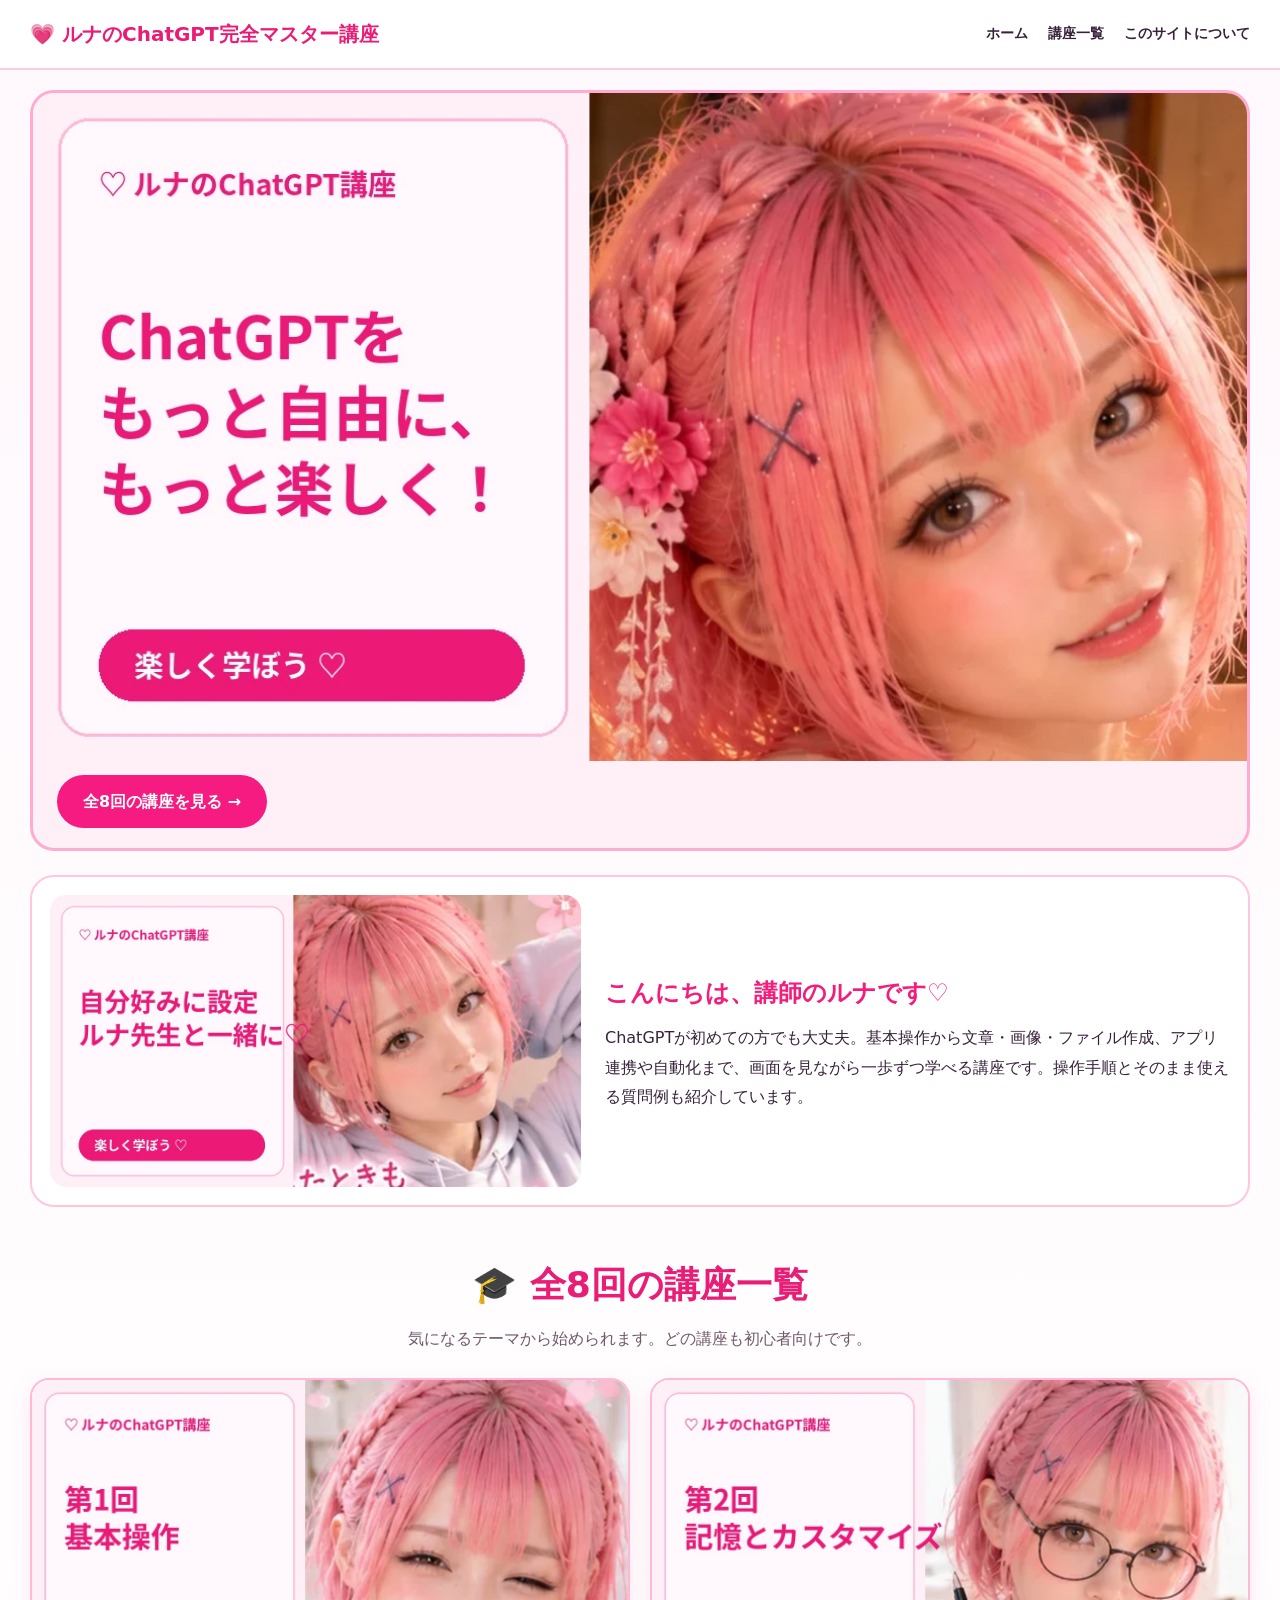
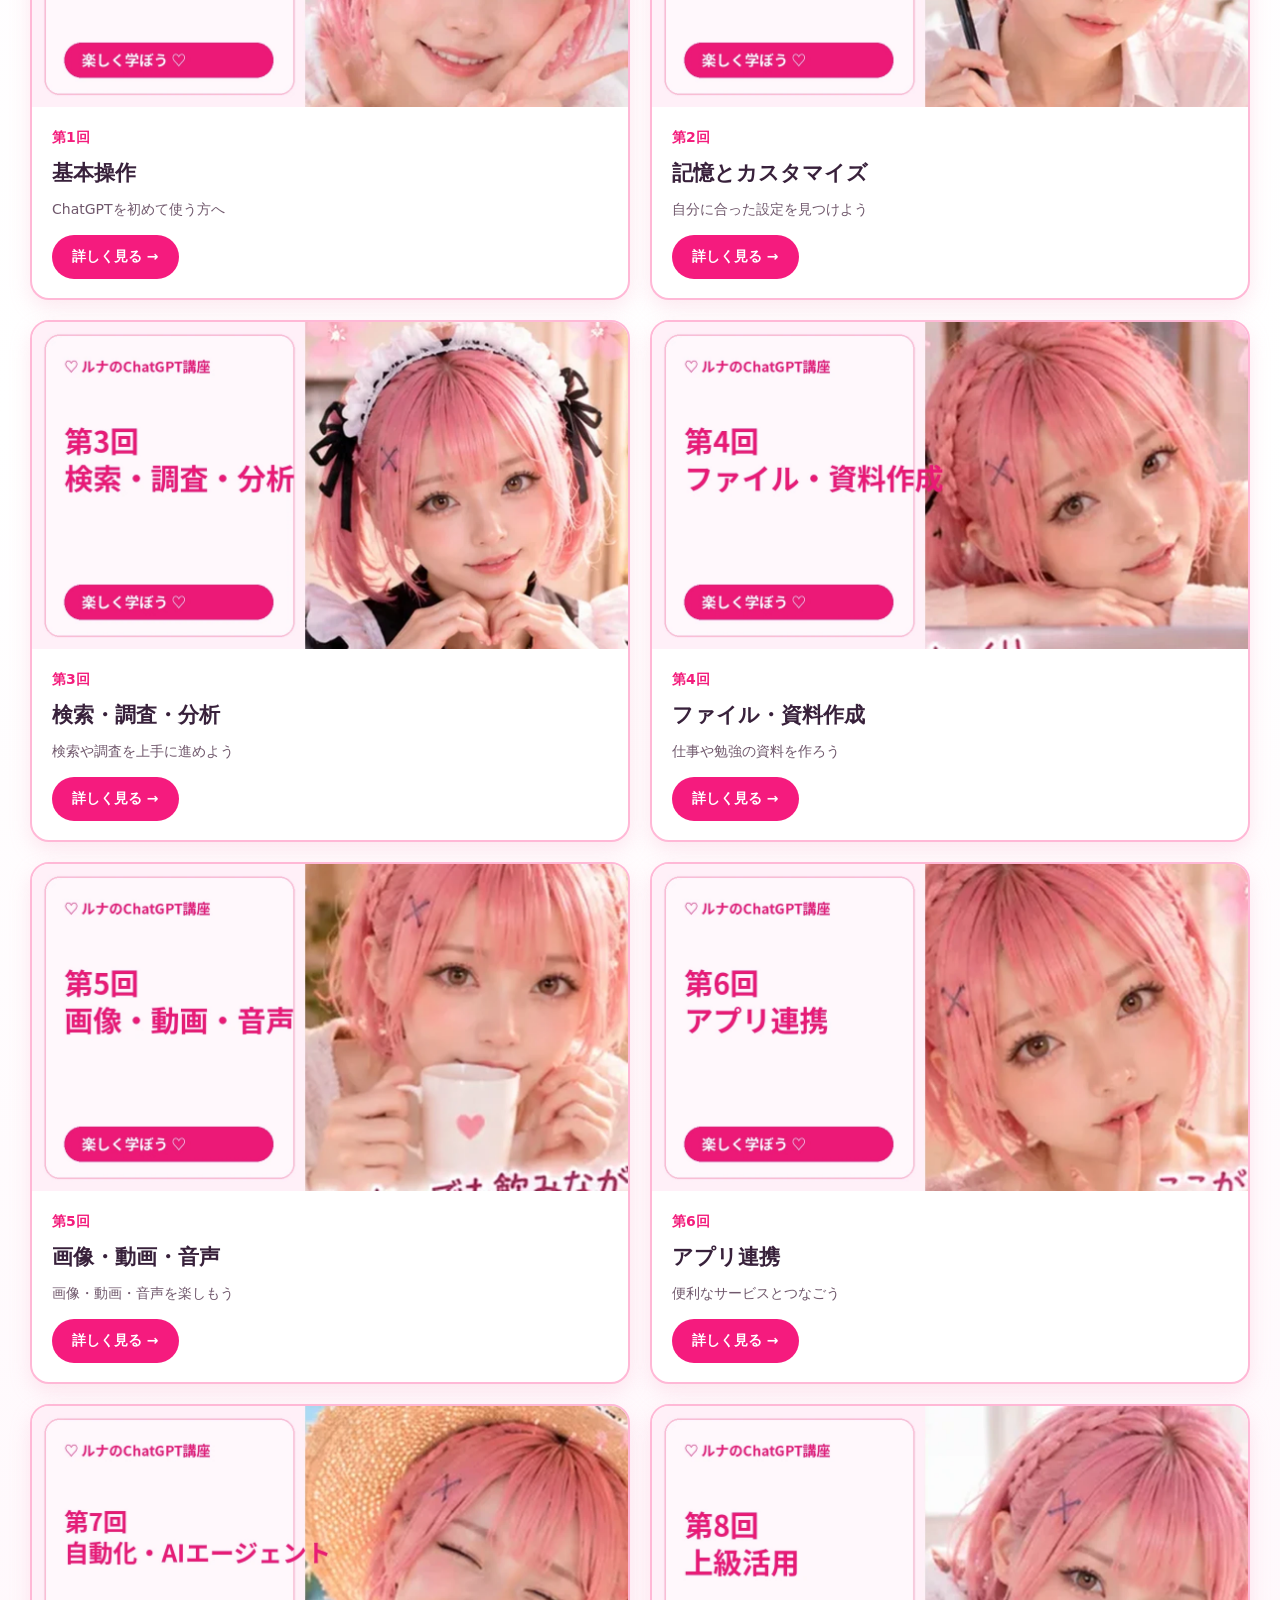
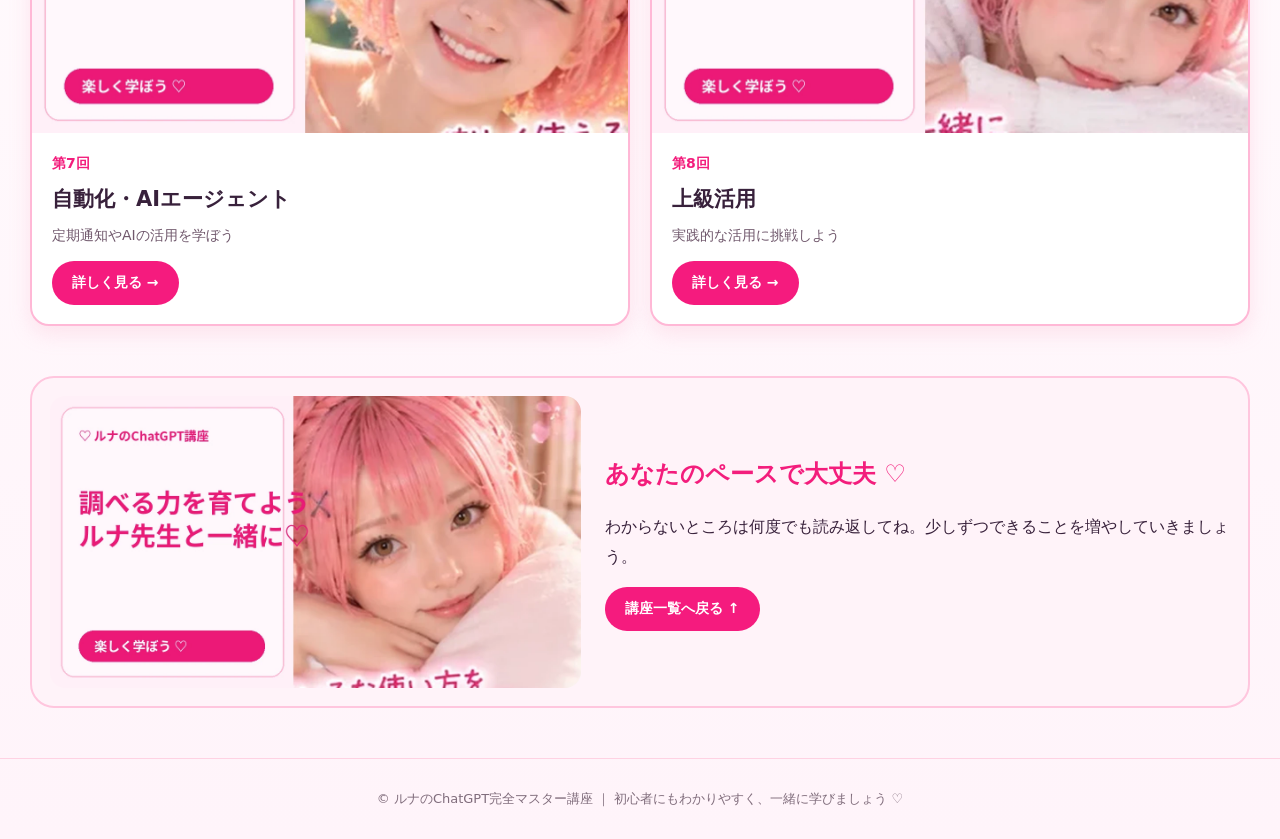
==== commit e31c4fad: "Add files via upload" ====
--- a/index.html
+++ b/index.html
@@ -1 +1 @@
-<!doctype html><html lang="ja"><head><meta charset="utf-8"><meta name="viewport" content="width=device-width,initial-scale=1"><meta name="theme-color" content="#fff0f7"><meta name="description" content="ルナ先生と学ぶ、初心者向けChatGPTの詳しい使い方講座。"><title>ホーム｜ルナのChatGPT完全マスター講座</title><link rel="stylesheet" href="style.css"></head><body><header class="top"><div class="wrap bar"><a class="brand" href="index.html">💗 ルナのChatGPT完全マスター講座</a><nav><a href="index.html">ホーム</a><a href="index.html#lessons">講座一覧</a><a href="index.html#about">このサイトについて</a></nav></div></header><main class="wrap"><section class="hero"><picture><source media="(max-width: 700px)" srcset="hero-home-mobile.webp"><img src="hero-home.webp" alt="ルナ先生 ChatGPTをもっと自由にもっと楽しく"></picture><a class="hero-action" href="#lessons">全8回の講座を見る →</a></section><section class="intro" id="about"><img src="support-09.webp" alt="ルナ先生からのごあいさつ"><div><h2>こんにちは、講師のルナです♡</h2><p>ChatGPTが初めての方でも大丈夫。基本操作から文章・画像・ファイル作成、アプリ連携や自動化まで、画面を見ながら一歩ずつ学べる講座です。操作手順とそのまま使える質問例も紹介しています。</p></div></section><section id="lessons"><h2 class="section-title">🎓 全8回の講座一覧</h2><p class="lead">気になるテーマから始められます。どの講座も初心者向けです。</p><div class="cards"><a class="lesson-card" href="lesson-1.html"><img src="card-1.webp" alt="ルナ先生と学ぶ第1回 基本操作" loading="lazy"><div class="card-body"><span class="num">第1回</span><h3>基本操作</h3><p>ChatGPTを初めて使う方へ</p><span class="cta">詳しく見る →</span></div></a><a class="lesson-card" href="lesson-2.html"><img src="card-2.webp" alt="ルナ先生と学ぶ第2回 記憶とカスタマイズ" loading="lazy"><div class="card-body"><span class="num">第2回</span><h3>記憶とカスタマイズ</h3><p>自分に合った設定を見つけよう</p><span class="cta">詳しく見る →</span></div></a><a class="lesson-card" href="lesson-3.html"><img src="card-3.webp" alt="ルナ先生と学ぶ第3回 検索・調査・分析" loading="lazy"><div class="card-body"><span class="num">第3回</span><h3>検索・調査・分析</h3><p>検索や調査を上手に進めよう</p><span class="cta">詳しく見る →</span></div></a><a class="lesson-card" href="lesson-4.html"><img src="card-4.webp" alt="ルナ先生と学ぶ第4回 ファイル・資料作成" loading="lazy"><div class="card-body"><span class="num">第4回</span><h3>ファイル・資料作成</h3><p>仕事や勉強の資料を作ろう</p><span class="cta">詳しく見る →</span></div></a><a class="lesson-card" href="lesson-5.html"><img src="card-5.webp" alt="ルナ先生と学ぶ第5回 画像・動画・音声" loading="lazy"><div class="card-body"><span class="num">第5回</span><h3>画像・動画・音声</h3><p>画像・動画・音声を楽しもう</p><span class="cta">詳しく見る →</span></div></a><a class="lesson-card" href="lesson-6.html"><img src="card-6.webp" alt="ルナ先生と学ぶ第6回 アプリ連携" loading="lazy"><div class="card-body"><span class="num">第6回</span><h3>アプリ連携</h3><p>便利なサービスとつなごう</p><span class="cta">詳しく見る →</span></div></a><a class="lesson-card" href="lesson-7.html"><img src="card-7.webp" alt="ルナ先生と学ぶ第7回 自動化・AIエージェント" loading="lazy"><div class="card-body"><span class="num">第7回</span><h3>自動化・AIエージェント</h3><p>定期通知やAIの活用を学ぼう</p><span class="cta">詳しく見る →</span></div></a><a class="lesson-card" href="lesson-8.html"><img src="card-8.webp" alt="ルナ先生と学ぶ第8回 上級活用" loading="lazy"><div class="card-body"><span class="num">第8回</span><h3>上級活用</h3><p>実践的な活用に挑戦しよう</p><span class="cta">詳しく見る →</span></div></a></div></section><section class="closing"><img src="support-10.webp" loading="lazy" alt="ルナ先生からのメッセージ"><div><h2>あなたのペースで大丈夫 ♡</h2><p>わからないところは何度でも読み返してね。少しずつできることを増やしていきましょう。</p><a class="cta" href="#lessons">講座一覧へ戻る ↑</a></div></section></main><footer>© ルナのChatGPT完全マスター講座 ｜ 初心者にもわかりやすく、一緒に学びましょう ♡</footer><script src="app.js"></script></body></html>+<!doctype html><html lang="ja"><head><meta charset="utf-8"><meta name="viewport" content="width=device-width,initial-scale=1"><meta name="theme-color" content="#fff0f7"><meta name="description" content="ルナ先生と学ぶ、初心者向けChatGPTの詳しい使い方講座。"><title>ホーム｜ルナのChatGPT完全マスター講座</title><link rel="stylesheet" href="style.css"></head><body><header class="top"><div class="wrap bar"><a class="brand" href="index.html">💗 ルナのChatGPT完全マスター講座</a><nav><a href="index.html">ホーム</a><a href="index.html#lessons">講座一覧</a><a href="index.html#about">このサイトについて</a></nav></div></header><main class="wrap"><section class="hero"><picture><source media="(max-width: 700px)" srcset="hero-home-mobile.webp"><img src="hero-home.webp" alt="ルナ先生 ChatGPTをもっと自由にもっと楽しく"></picture><a class="hero-action" href="#lessons">全8回の講座を見る →</a></section><section class="intro" id="about"><img src="support-09.webp" alt="ルナ先生からのごあいさつ"><div><h2>こんにちは、講師のルナです♡</h2><p>ChatGPTが初めての方でも大丈夫。基本操作から文章・画像・ファイル作成、アプリ連携や自動化まで、画面を見ながら一歩ずつ学べる講座です。操作手順とそのまま使える質問例も紹介しています。</p></div></section><section id="lessons"><h2 class="section-title">🎓 全8回の講座一覧</h2><p class="lead">気になるテーマから始められます。どの講座も初心者向けです。</p><div class="cards"><a class="lesson-card" href="lesson-1.html"><picture><source media="(max-width:700px)" srcset="card-1-mobile.webp"><img src="card-1.webp" alt="ルナ先生と学ぶ第1回 基本操作" loading="lazy"></picture><div class="card-body"><span class="num">第1回</span><h3>基本操作</h3><p>ChatGPTを初めて使う方へ</p><span class="cta">詳しく見る →</span></div></a><a class="lesson-card" href="lesson-2.html"><picture><source media="(max-width:700px)" srcset="card-2-mobile.webp"><img src="card-2.webp" alt="ルナ先生と学ぶ第2回 記憶とカスタマイズ" loading="lazy"></picture><div class="card-body"><span class="num">第2回</span><h3>記憶とカスタマイズ</h3><p>自分に合った設定を見つけよう</p><span class="cta">詳しく見る →</span></div></a><a class="lesson-card" href="lesson-3.html"><picture><source media="(max-width:700px)" srcset="card-3-mobile.webp"><img src="card-3.webp" alt="ルナ先生と学ぶ第3回 検索・調査・分析" loading="lazy"></picture><div class="card-body"><span class="num">第3回</span><h3>検索・調査・分析</h3><p>検索や調査を上手に進めよう</p><span class="cta">詳しく見る →</span></div></a><a class="lesson-card" href="lesson-4.html"><picture><source media="(max-width:700px)" srcset="card-4-mobile.webp"><img src="card-4.webp" alt="ルナ先生と学ぶ第4回 ファイル・資料作成" loading="lazy"></picture><div class="card-body"><span class="num">第4回</span><h3>ファイル・資料作成</h3><p>仕事や勉強の資料を作ろう</p><span class="cta">詳しく見る →</span></div></a><a class="lesson-card" href="lesson-5.html"><picture><source media="(max-width:700px)" srcset="card-5-mobile.webp"><img src="card-5.webp" alt="ルナ先生と学ぶ第5回 画像・動画・音声" loading="lazy"></picture><div class="card-body"><span class="num">第5回</span><h3>画像・動画・音声</h3><p>画像・動画・音声を楽しもう</p><span class="cta">詳しく見る →</span></div></a><a class="lesson-card" href="lesson-6.html"><picture><source media="(max-width:700px)" srcset="card-6-mobile.webp"><img src="card-6.webp" alt="ルナ先生と学ぶ第6回 アプリ連携" loading="lazy"></picture><div class="card-body"><span class="num">第6回</span><h3>アプリ連携</h3><p>便利なサービスとつなごう</p><span class="cta">詳しく見る →</span></div></a><a class="lesson-card" href="lesson-7.html"><picture><source media="(max-width:700px)" srcset="card-7-mobile.webp"><img src="card-7.webp" alt="ルナ先生と学ぶ第7回 自動化・AIエージェント" loading="lazy"></picture><div class="card-body"><span class="num">第7回</span><h3>自動化・AIエージェント</h3><p>定期通知やAIの活用を学ぼう</p><span class="cta">詳しく見る →</span></div></a><a class="lesson-card" href="lesson-8.html"><picture><source media="(max-width:700px)" srcset="card-8-mobile.webp"><img src="card-8.webp" alt="ルナ先生と学ぶ第8回 上級活用" loading="lazy"></picture><div class="card-body"><span class="num">第8回</span><h3>上級活用</h3><p>実践的な活用に挑戦しよう</p><span class="cta">詳しく見る →</span></div></a></div></section><section class="closing"><picture><source media="(max-width:700px)" srcset="support-10-mobile.webp"><img src="support-10.webp" loading="lazy" alt="ルナ先生からのメッセージ"></picture><div><h2>あなたのペースで大丈夫 ♡</h2><p>わからないところは何度でも読み返してね。少しずつできることを増やしていきましょう。</p><a class="cta" href="#lessons">講座一覧へ戻る ↑</a></div></section></main><footer>© ルナのChatGPT完全マスター講座 ｜ 初心者にもわかりやすく、一緒に学びましょう ♡</footer><script src="app.js"></script></body></html>
--- a/style.css
+++ b/style.css
@@ -1,10 +1,4 @@
 
-:root{--pink:#f31d7c;--ink:#3c263b;--muted:#745f70;--line:#ffb7d4}*{box-sizing:border-box}html{scroll-behavior:smooth}body{margin:0;background:linear-gradient(180deg,#fff7fb,#fff,#fff1f8);font-family:system-ui,"Noto Sans JP",sans-serif;color:var(--ink);line-height:1.85}a{text-decoration:none;color:inherit}img{display:block;width:100%;height:auto}button{cursor:pointer}.wrap{width:min(1200px,calc(100% - 36px));margin:auto}.top{position:sticky;top:0;z-index:20;background:#fffdfef2;border-bottom:2px solid #ffd6e6;backdrop-filter:blur(10px)}.bar{display:flex;justify-content:space-between;align-items:center;min-height:68px;gap:16px}.brand{font-size:clamp(14px,1.6vw,19px);font-weight:900;color:#ec1974}nav{display:flex;gap:18px;flex-wrap:wrap;font-size:13px;font-weight:800}nav a:hover{color:var(--pink)}.hero{margin-top:18px;position:relative;border:3px solid #ff9bc7;border-radius:28px;overflow:hidden;background:#ffe7f2}.hero img{width:100%;height:auto}.hero-action{position:absolute;left:5%;bottom:7%;background:#f51b80;color:#fff;padding:13px 30px;border-radius:30px;font-weight:900;box-shadow:0 8px 22px #f24a8a66}.section-title{text-align:center;color:#e91c76;font-size:clamp(24px,3vw,34px);margin:45px 0 4px}.lead{text-align:center;color:var(--muted);margin:0 0 22px}.intro{display:grid;grid-template-columns:38% 1fr;gap:22px;align-items:center;background:#fff;border:2px solid #ffc6de;border-radius:24px;padding:15px;margin-top:24px}.intro img{border-radius:17px}.intro h2{color:var(--pink);margin:0 0 8px}.intro p{margin:0}.cards{display:grid;grid-template-columns:repeat(4,minmax(0,1fr));gap:18px}.lesson-card{background:#fff;border:2px solid #ffb8d6;border-radius:19px;overflow:hidden;box-shadow:0 7px 22px #f7afc94a;transition:transform .2s}.lesson-card:hover{transform:translateY(-5px)}.lesson-card img{width:100%;aspect-ratio:900/560;object-fit:cover}.card-body{padding:13px 16px 18px}.num{color:#f31d7c;font-size:13px;font-weight:900}.card-body h3{margin:2px 0 4px;font-size:18px}.card-body p{font-size:13px;color:var(--muted);margin:0 0 10px}.cta{display:inline-block;background:#f51b7e;color:#fff;font-weight:800;border-radius:30px;padding:8px 19px;font-size:13px}.closing{margin:55px auto;background:#fff0f7;border:2px solid #ffc4dd;border-radius:24px;padding:18px;display:grid;grid-template-columns:37% 1fr;gap:22px;align-items:center}.closing img{border-radius:17px}.closing h2{color:var(--pink)}footer{border-top:1px solid #ffd2e3;text-align:center;padding:28px;color:#806d7c;font-size:13px}.breadcrumb{margin:20px 0;color:#9b5378;font-size:13px}.lesson-hero{border:3px solid #ffafd2;border-radius:26px;overflow:hidden;background:#ffe6f1}.lesson-hero img{width:100%;height:auto}.lesson-intro{text-align:center;padding:24px 0}.lesson-intro h1{color:#e71c78;font-size:clamp(25px,3vw,38px);margin:0}.lesson-intro p{color:var(--muted)}.lesson-layout{display:grid;grid-template-columns:220px minmax(0,1fr);gap:22px;align-items:start}.toc{position:sticky;top:85px;background:#fff;border:2px solid #ffd3e5;border-radius:20px;padding:18px}.toc h2{font-size:17px;color:#e91e77}.toc a{display:block;border-bottom:1px solid #ffe5ef;padding:10px 0;font-size:13px}.topics{display:grid;gap:22px}.topic{scroll-margin-top:90px;background:#fff;border:2px solid #ffd4e5;border-radius:23px;padding:23px;overflow:hidden}.topic-photo{width:100%;max-width:680px;margin:0 auto 18px}.topic-photo img{border-radius:18px;border:2px solid #ffc2dd;aspect-ratio:760/530;object-fit:cover}.topic-body h2{color:#e91d78;font-size:clamp(22px,2.5vw,30px)}.topic-body h3{color:#ad346b}.topic-body p,.topic-body li{overflow-wrap:anywhere}.topic-body ol{padding-left:24px}.prompt{background:#fff2f8;border:1px solid #ffc7dd;border-radius:16px;padding:14px;margin:15px 0}.prompt-top{display:flex;justify-content:space-between;gap:12px;align-items:center}.prompt p{white-space:pre-wrap;overflow-wrap:anywhere}.copy{border:0;background:#f31d7c;color:#fff;border-radius:18px;padding:8px 13px;font-weight:800}.next{margin:30px 0;padding:24px;border-radius:22px;background:#ffe8f2;display:flex;justify-content:space-between;gap:14px;flex-wrap:wrap}.next a{color:#e91d78;font-weight:900}.mini{font-size:13px;color:var(--muted)}@media(max-width:900px){.cards{grid-template-columns:repeat(2,1fr)}.lesson-layout{grid-template-columns:1fr}.toc{position:static}.hero-action{font-size:12px;padding:9px 17px}}@media(max-width:550px){.wrap{width:min(100% - 22px,1200px)}.bar{flex-direction:column;align-items:flex-start;padding:9px 0;gap:5px}nav{font-size:11px;gap:12px}.hero{margin-top:12px;border-radius:16px}.hero img{min-height:280px;object-fit:cover;object-position:36% center}.hero-action{bottom:4%;left:4%;font-size:11px;padding:8px 12px}.intro,.closing{grid-template-columns:1fr}.cards{gap:10px}.card-body{padding:9px}.card-body h3{font-size:15px}.card-body p{font-size:12px}.lesson-card img{aspect-ratio:900/560}.topic{padding:14px}.topic-photo img{border-radius:12px}.lesson-hero{border-radius:16px}.lesson-hero img{min-height:245px;object-fit:cover;object-position:35% center}.section-title{margin-top:28px}.cta{padding:7px 11px;font-size:12px}}
-
-/* 2026-10: responsive photos with embedded text; never crop */
-.hero img,.lesson-hero img,.lesson-card img,.intro img,.closing img,.topic-photo img{width:100%!important;height:auto!important;min-height:0!important;max-height:none!important;aspect-ratio:auto!important;object-fit:contain!important;object-position:center!important}
-.hero picture,.lesson-hero picture{display:block;width:100%}
-.hero-action{position:static;display:inline-flex;margin:12px 20px 20px}
-.hero,.lesson-hero{overflow:hidden}
-@media(max-width:700px){.wrap{width:calc(100% - 24px)}.cards{grid-template-columns:1fr!important;gap:18px}.lesson-card img{width:100%}.intro,.closing{grid-template-columns:1fr!important}.bar{min-height:auto}.hero{margin-top:14px}.hero-action{margin:10px 14px 16px}.lesson-layout{grid-template-columns:1fr}.topic-photo{max-width:100%}.brand{font-size:15px}nav{font-size:12px}.section-title{font-size:25px}.card-body h3{font-size:19px}}
-@media(min-width:701px) and (max-width:1000px){.cards{grid-template-columns:repeat(2,minmax(0,1fr))}}
+:root{--pink:#f31d7c;--ink:#38213b;--muted:#70586c;--line:#ffc2dc}*{box-sizing:border-box}html{scroll-behavior:smooth}body{margin:0;background:linear-gradient(#fff8fc,#fff,#fff4fa);font-family:system-ui,"Noto Sans JP",sans-serif;color:var(--ink);line-height:1.85}a{text-decoration:none;color:inherit}img{display:block;width:100%;height:auto;max-width:100%}picture{display:block;width:100%}button{cursor:pointer}.wrap{width:min(1220px,calc(100% - 32px));margin:auto}.top{position:sticky;top:0;z-index:20;background:#ffffffed;border-bottom:2px solid #ffccdf}.bar{display:flex;justify-content:space-between;align-items:center;min-height:68px;gap:16px}.brand{font-size:clamp(15px,1.7vw,20px);font-weight:900;color:#e91c76}nav{display:flex;gap:20px;flex-wrap:wrap;font-size:14px;font-weight:800}nav a:hover{color:var(--pink)}.hero{margin-top:20px;border:3px solid #ffacd0;border-radius:24px;overflow:hidden;background:#fff0f8}.hero img,.lesson-hero img,.lesson-card img,.intro img,.closing img,.topic-photo img{width:100%;height:auto!important;max-height:none!important;min-height:0!important;object-fit:contain!important;aspect-ratio:auto!important}.hero-action{display:inline-block;margin:14px 24px 20px;background:#f51b80;color:#fff;padding:12px 26px;border-radius:28px;font-weight:900}.section-title{text-align:center;color:#e91c76;font-size:clamp(25px,3vw,36px);margin:45px 0 5px}.lead{text-align:center;color:var(--muted);margin:0 0 24px}.intro,.closing{display:grid;grid-template-columns:45% 1fr;gap:24px;align-items:center;background:#fff;border:2px solid #ffc6de;border-radius:24px;padding:18px;margin-top:24px;overflow:hidden}.intro img,.closing img{border-radius:16px}.intro h2,.closing h2{color:var(--pink);margin:0 0 8px}.intro p{margin:0}.cards{display:grid;grid-template-columns:repeat(2,minmax(0,1fr));gap:20px}.lesson-card{background:#fff;border:2px solid #ffb8d6;border-radius:19px;overflow:hidden;box-shadow:0 8px 20px #f7afc947}.lesson-card img{display:block}.card-body{padding:15px 20px 19px}.num{color:#f31d7c;font-size:14px;font-weight:900}.card-body h3{margin:2px 0 4px;font-size:21px}.card-body p{font-size:14px;color:var(--muted);margin:0 0 12px}.cta{display:inline-block;background:#f51b7e;color:#fff;font-weight:800;border-radius:30px;padding:9px 20px;font-size:14px}.closing{margin:50px auto;background:#fff3f9}footer{border-top:1px solid #ffd2e3;text-align:center;padding:28px;color:#806d7c;font-size:13px}.breadcrumb{margin:20px 0;color:#9b5378;font-size:14px}.lesson-hero{border:3px solid #ffafd2;border-radius:26px;overflow:hidden;background:#ffe6f1}.lesson-intro{text-align:center;padding:24px 0}.lesson-intro h1{color:#e71c78;font-size:clamp(25px,3vw,38px);margin:0}.lesson-intro p{color:var(--muted)}.lesson-layout{display:grid;grid-template-columns:220px minmax(0,1fr);gap:22px;align-items:start}.toc{position:sticky;top:85px;background:#fff;border:2px solid #ffd3e5;border-radius:20px;padding:18px}.toc h2{font-size:17px;color:#e91e77}.toc a{display:block;border-bottom:1px solid #ffe5ef;padding:10px 0;font-size:13px}.topics{display:grid;gap:22px}.topic{scroll-margin-top:90px;background:#fff;border:2px solid #ffd4e5;border-radius:23px;padding:22px;overflow:hidden}.topic-photo{width:100%;max-width:780px;margin:0 auto 18px}.topic-photo img{border-radius:18px;border:2px solid #ffc2dd}.topic-body h2{color:#e91d78;font-size:clamp(22px,2.5vw,30px)}.topic-body h3{color:#ad346b}.topic-body p,.topic-body li{overflow-wrap:anywhere}.topic-body ol{padding-left:24px}.prompt{background:#fff2f8;border:1px solid #ffc7dd;border-radius:16px;padding:14px;margin:15px 0}.prompt-top{display:flex;justify-content:space-between;gap:12px;align-items:center}.prompt p{white-space:pre-wrap;overflow-wrap:anywhere}.copy{border:0;background:#f31d7c;color:#fff;border-radius:18px;padding:8px 13px;font-weight:800}.next{margin:30px 0;padding:24px;border-radius:22px;background:#ffe8f2;display:flex;justify-content:space-between;gap:14px;flex-wrap:wrap}.next a{color:#e91d78;font-weight:900}.mini{font-size:13px;color:var(--muted)}
+@media(max-width:900px){.lesson-layout{grid-template-columns:1fr}.toc{position:static}}
+@media(max-width:700px){.wrap{width:calc(100% - 24px)}.bar{flex-direction:column;align-items:flex-start;padding:10px 0;gap:5px}nav{font-size:12px;gap:14px}.hero{margin-top:12px;border-radius:17px}.hero-action{margin:10px 14px 15px;font-size:13px;padding:10px 18px}.intro,.closing{grid-template-columns:1fr;padding:13px;gap:12px}.cards{grid-template-columns:1fr;gap:17px}.card-body h3{font-size:19px}.section-title{margin-top:30px}.lesson-hero{border-radius:17px}.topic{padding:14px}.topic-photo{max-width:100%}.topic-photo img{border-radius:12px}}
